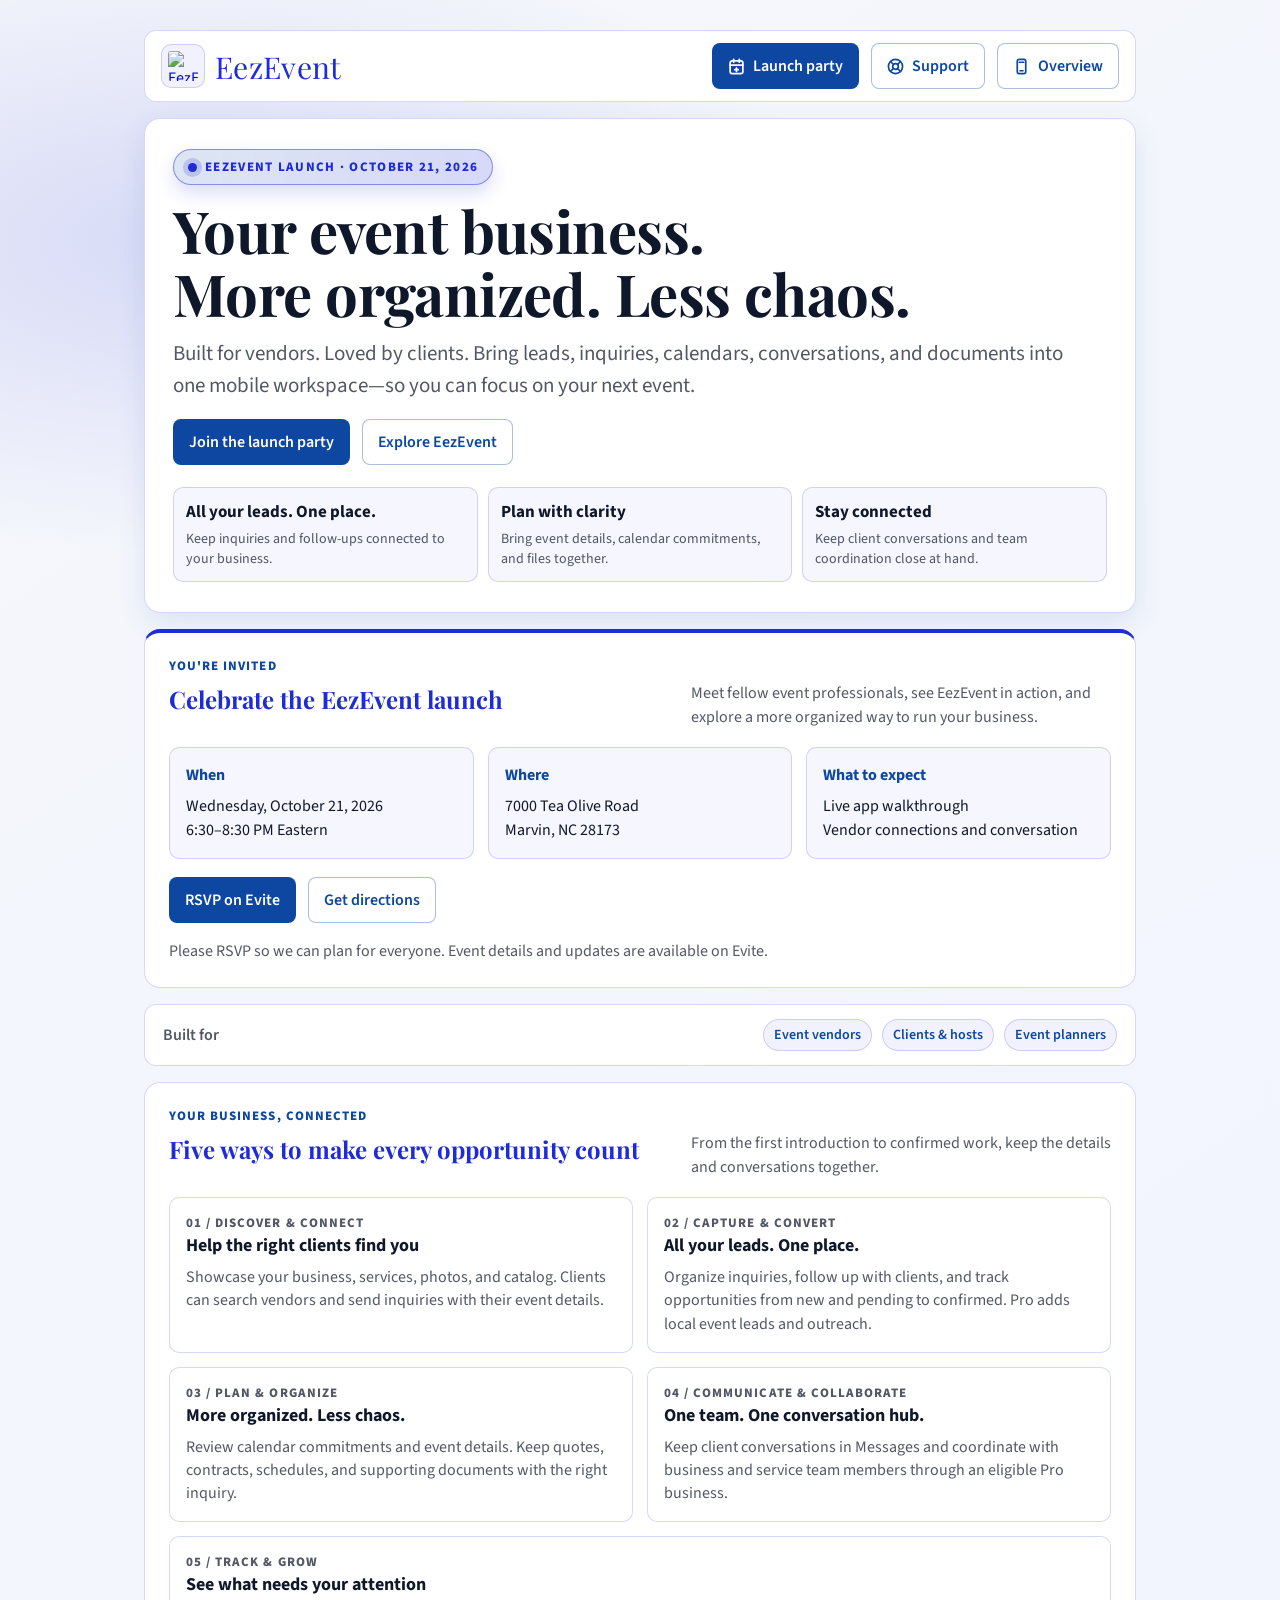
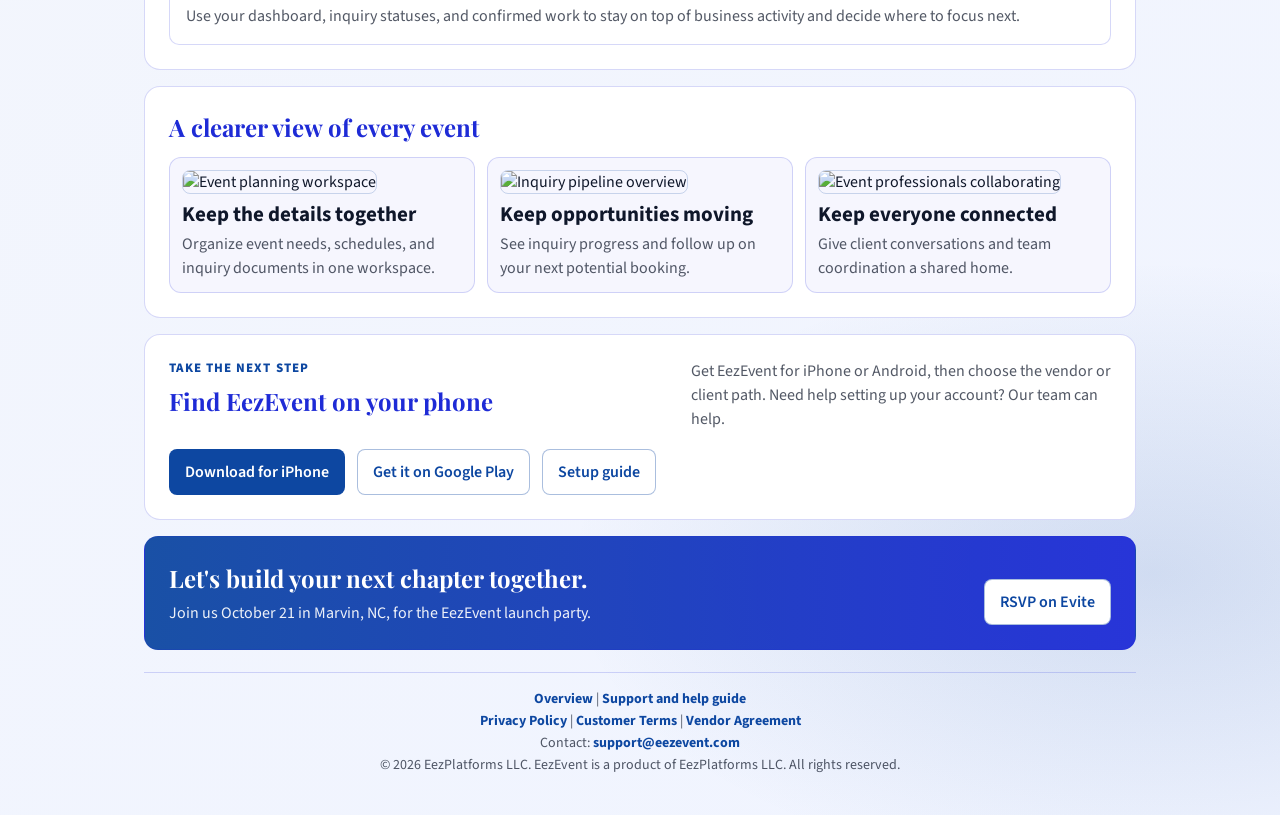
==== index.html @ aec42856 "Refresh EezEvent website for October 21 launch and latest features" ====
<!doctype html>
<html lang="en">
  <head>
    <meta charset="UTF-8" />
    <meta name="viewport" content="width=device-width, initial-scale=1.0" />
    <title>EezEvent | Event Vendor Business Management & Launch Party</title>
    <meta
      name="description"
      content="EezEvent brings leads, inquiries, calendars, conversations, and documents together. Join our launch party October 21, 2026, 6:30–8:30 PM in Marvin, NC."
    />
    <meta property="og:title" content="EezEvent | Event Vendor Business Management & Launch Party" />
    <meta
      property="og:description"
      content="EezEvent brings leads, inquiries, calendars, conversations, and documents together. Join our launch party October 21, 2026, 6:30–8:30 PM in Marvin, NC."
    />
    <meta property="og:type" content="website" />
    <link rel="icon" type="image/png" sizes="32x32" href="./assets/eezevent-just-logo.png" />
    <link rel="icon" type="image/png" sizes="192x192" href="./assets/eezevent-just-logo.png" />
    <link rel="apple-touch-icon" href="./assets/eezevent-just-logo.png" />
    <link rel="preconnect" href="https://fonts.googleapis.com" />
    <link rel="preconnect" href="https://fonts.gstatic.com" crossorigin />
    <link
      href="https://fonts.googleapis.com/css2?family=Playfair+Display:wght@500;600;700&family=Source+Sans+3:wght@400;500;600;700&display=swap"
      rel="stylesheet"
    />
    <link rel="stylesheet" href="./styles.css" />
  </head>
  <body>
    <main class="page">
      <header class="topbar">
        <a class="brand-lockup" href="./index.html" aria-label="EezEvent home">
          <img class="brand-logo" src="./assets/eezevent-just-logo.png" alt="EezEvent logo" />
          <span class="brand-wordmark">EezEvent</span>
        </a>
        <div class="button-row topbar-actions">
          <a
            class="btn btn-solid btn-icon btn-launch"
            href="./index.html#launch-party"
            >Launch party</a
          >
          <a class="btn btn-outline btn-icon btn-support" href="./help.html">Support</a>
          <a class="btn btn-outline btn-icon btn-overview" href="./marketing.html">Overview</a>
        </div>
      </header>

      <section class="hero-panel">
        <p class="eyebrow">EezEvent launch · October 21, 2026</p>
        <h1>Your event business.<br />More organized. Less chaos.</h1>
        <p class="subtitle">Built for vendors. Loved by clients. Bring leads, inquiries, calendars, conversations, and documents into one mobile workspace—so you can focus on your next event.</p>
        <div class="button-row">
          <a class="btn btn-solid" href="#launch-party">Join the launch party</a>
          <a class="btn btn-outline" href="./marketing.html">Explore EezEvent</a>
        </div>
        <div class="hero-meta">
          <article><h3>All your leads. One place.</h3><p>Keep inquiries and follow-ups connected to your business.</p></article>
          <article><h3>Plan with clarity</h3><p>Bring event details, calendar commitments, and files together.</p></article>
          <article><h3>Stay connected</h3><p>Keep client conversations and team coordination close at hand.</p></article>
        </div>
      </section>

      <section class="section event-section" id="launch-party" aria-labelledby="launch-title">
        <div class="section-heading">
          <div>
            <p class="section-kicker">You're invited</p>
            <h2 id="launch-title">Celebrate the EezEvent launch</h2>
          </div>
          <p class="section-intro">Meet fellow event professionals, see EezEvent in action, and explore a more organized way to run your business.</p>
        </div>
        <dl class="event-details">
          <div><dt>When</dt><dd><time datetime="2026-10-21T18:30:00-04:00">Wednesday, October 21, 2026</time><br />6:30–8:30 PM Eastern</dd></div>
          <div><dt>Where</dt><dd>7000 Tea Olive Road<br />Marvin, NC 28173</dd></div>
          <div><dt>What to expect</dt><dd>Live app walkthrough<br />Vendor connections and conversation</dd></div>
        </dl>
        <div class="button-row">
          <a class="btn btn-solid" href="https://evite.me/BHbaJWpThk" target="_blank" rel="noopener noreferrer">RSVP on Evite</a>
          <a class="btn btn-outline" href="https://www.google.com/maps/search/?api=1&amp;query=7000%20Tea%20Olive%20Road%2C%20Marvin%2C%20NC%2028173" target="_blank" rel="noopener noreferrer">Get directions</a>
        </div>
        <p class="event-note">Please RSVP so we can plan for everyone. Event details and updates are available on Evite.</p>
      </section>

      <section class="audience" aria-label="Who EezEvent is for">
        <p>Built for</p><ul><li>Event vendors</li><li>Clients &amp; hosts</li><li>Event planners</li></ul>
      </section>

      <section class="section" id="features" aria-labelledby="features-title">
        <div class="section-heading">
          <div><p class="section-kicker">Your business, connected</p><h2 id="features-title">Five ways to make every opportunity count</h2></div>
          <p class="section-intro">From the first introduction to confirmed work, keep the details and conversations together.</p>
        </div>
        <div class="pillar-grid">
          <article class="card"><p class="section-kicker">01 / Discover &amp; Connect</p><h3>Help the right clients find you</h3><p>Showcase your business, services, photos, and catalog. Clients can search vendors and send inquiries with their event details.</p></article>
          <article class="card"><p class="section-kicker">02 / Capture &amp; Convert</p><h3>All your leads. One place.</h3><p>Organize inquiries, follow up with clients, and track opportunities from new and pending to confirmed. Pro adds local event leads and outreach.</p></article>
          <article class="card"><p class="section-kicker">03 / Plan &amp; Organize</p><h3>More organized. Less chaos.</h3><p>Review calendar commitments and event details. Keep quotes, contracts, schedules, and supporting documents with the right inquiry.</p></article>
          <article class="card"><p class="section-kicker">04 / Communicate &amp; Collaborate</p><h3>One team. One conversation hub.</h3><p>Keep client conversations in Messages and coordinate with business and service team members through an eligible Pro business.</p></article>
          <article class="card"><p class="section-kicker">05 / Track &amp; Grow</p><h3>See what needs your attention</h3><p>Use your dashboard, inquiry statuses, and confirmed work to stay on top of business activity and decide where to focus next.</p></article>
        </div>
      </section>

      <section class="section launch-section">
        <h2>A clearer view of every event</h2>
        <div class="launch-grid">
          <article class="launch-card"><img class="launch-media" src="./assets/launch-workspace.jpg" alt="Event planning workspace" loading="lazy" /><h3>Keep the details together</h3><p>Organize event needs, schedules, and inquiry documents in one workspace.</p></article>
          <article class="launch-card"><img class="launch-media" src="./assets/launch-pipeline.jpg" alt="Inquiry pipeline overview" loading="lazy" /><h3>Keep opportunities moving</h3><p>See inquiry progress and follow up on your next potential booking.</p></article>
          <article class="launch-card"><img class="launch-media" src="./assets/launch-vendor.jpg" alt="Event professionals collaborating" loading="lazy" /><h3>Keep everyone connected</h3><p>Give client conversations and team coordination a shared home.</p></article>
        </div>
      </section>

      <section class="section" id="get-started" aria-labelledby="start-title">
        <div class="section-heading">
          <div><p class="section-kicker">Take the next step</p><h2 id="start-title">Find EezEvent on your phone</h2></div>
          <p class="section-intro">Get EezEvent for iPhone or Android, then choose the vendor or client path. Need help setting up your account? Our team can help.</p>
        </div>
        <div class="button-row">
          <a class="btn btn-solid" href="https://apps.apple.com/us/app/eezevent/id6774633058" target="_blank" rel="noopener noreferrer">Download for iPhone</a>
          <a class="btn btn-outline" href="https://play.google.com/store/apps/details?id=com.eezevent.app" target="_blank" rel="noopener noreferrer">Get it on Google Play</a>
          <a class="btn btn-outline" href="./help.html#getting-started">Setup guide</a>
        </div>
      </section>

      <section class="cta"><div><h2>Let's build your next chapter together.</h2><p>Join us October 21 in Marvin, NC, for the EezEvent launch party.</p></div><div class="button-row"><a class="btn btn-outline" href="https://evite.me/BHbaJWpThk" target="_blank" rel="noopener noreferrer">RSVP on Evite</a></div></section>

      <footer class="launch-note">
        <p>
          <a class="footer-link" href="./marketing.html">Overview</a> |
          <a class="footer-link" href="./help.html">Support and help guide</a>
        </p>
        <p>
          <a class="footer-link" href="./agreements/privacy-policy.html">Privacy Policy</a> |
          <a class="footer-link" href="./agreements/customer-agreement.html">Customer Terms</a> |
          <a class="footer-link" href="./agreements/vendor-agreement.html">Vendor Agreement</a>
        </p>
        <p>Contact: <a class="footer-link" href="mailto:support@eezevent.com">support@eezevent.com</a></p>
        <p>© 2026 EezPlatforms LLC. EezEvent is a product of EezPlatforms LLC. All rights reserved.</p>
      </footer>
    </main>
  </body>
</html>
---- styles.css ----
:root {
  --ink: #0f172a;
  --ink-soft: rgba(15, 23, 42, 0.72);
  --navy: #0d47a1;
  --navy-strong: #1e2bd6;
  --paper: #f5f7fb;
  --surface: #ffffff;
  --line: rgba(30, 43, 214, 0.18);
}

* {
  box-sizing: border-box;
}

html,
body {
  margin: 0;
  min-height: 100%;
  font-family: "Source Sans 3", system-ui, -apple-system, sans-serif;
  color: var(--ink);
  background:
    radial-gradient(1000px 480px at 15% 10%, rgba(30, 43, 214, 0.14), transparent 65%),
    radial-gradient(900px 480px at 90% 90%, rgba(13, 71, 161, 0.14), transparent 65%),
    linear-gradient(145deg, var(--paper), #f0f4ff);
}

html {
  scroll-behavior: smooth;
}

.page {
  min-height: 100vh;
  max-width: 1040px;
  margin: 0 auto;
  padding: 30px 24px 38px;
  display: grid;
  gap: 16px;
}

.topbar {
  padding: 12px 16px;
  border: 1px solid var(--line);
  border-radius: 12px;
  background: var(--surface);
  display: flex;
  align-items: center;
  justify-content: space-between;
  gap: 14px;
}

.brand-lockup {
  display: inline-flex;
  align-items: center;
  gap: 10px;
  min-width: 0;
  text-decoration: none;
}

.brand-logo {
  display: block;
  width: 44px;
  height: 44px;
  object-fit: contain;
  border-radius: 10px;
  background: rgba(30, 43, 214, 0.06);
  border: 1px solid rgba(30, 43, 214, 0.18);
  padding: 6px;
  flex-shrink: 0;
}

.brand-wordmark {
  font-family: "Playfair Display", Georgia, serif;
  font-size: 30px;
  line-height: 1;
  letter-spacing: 0.01em;
  color: var(--navy-strong);
  white-space: nowrap;
  transform: translateY(1px);
}

.topbar-note {
  margin: 0;
  color: var(--ink-soft);
  font-weight: 600;
  font-size: 15px;
  text-align: right;
}

.hero-panel {
  padding: 30px 28px;
  border-radius: 16px;
  border: 1px solid var(--line);
  background: var(--surface);
  box-shadow: 0 10px 28px rgba(13, 71, 161, 0.1);
}

.eyebrow {
  margin: 0 0 14px;
  display: inline-flex;
  align-items: center;
  gap: 8px;
  padding: 8px 14px;
  border-radius: 999px;
  border: 1px solid rgba(30, 43, 214, 0.46);
  background: linear-gradient(90deg, rgba(13, 71, 161, 0.14), rgba(30, 43, 214, 0.18));
  color: var(--navy-strong);
  letter-spacing: 0.1em;
  font-size: 13px;
  font-weight: 800;
  text-transform: uppercase;
  box-shadow: 0 8px 18px rgba(30, 43, 214, 0.16);
}

.eyebrow::before {
  content: "";
  width: 9px;
  height: 9px;
  border-radius: 50%;
  background: var(--navy-strong);
  box-shadow: 0 0 0 5px rgba(30, 43, 214, 0.18);
}

h1,
h2 {
  margin: 0;
  font-family: "Playfair Display", Georgia, serif;
}

h1 {
  font-size: clamp(36px, 5.3vw, 58px);
  line-height: 1.08;
  letter-spacing: -0.01em;
  max-width: 25ch;
}

.subtitle {
  margin: 14px 0 0;
  max-width: 90ch;
  font-size: clamp(17px, 2.1vw, 21px);
  line-height: 1.5;
  color: var(--ink-soft);
}

.button-row {
  margin-top: 18px;
  display: flex;
  flex-wrap: wrap;
  gap: 12px;
}

.topbar-actions {
  margin-top: 0;
  justify-content: flex-end;
}

.btn {
  display: inline-flex;
  align-items: center;
  justify-content: center;
  text-decoration: none;
  font-weight: 600;
  border-radius: 8px;
  padding: 11px 15px;
  border: 1px solid transparent;
  white-space: nowrap;
  transition: background 0.18s ease, color 0.18s ease, border-color 0.18s ease;
}

.btn-icon {
  gap: 8px;
}

.btn-icon::before {
  content: "";
  width: 17px;
  height: 17px;
  flex: 0 0 17px;
  background: currentColor;
  -webkit-mask: var(--btn-icon) center / contain no-repeat;
  mask: var(--btn-icon) center / contain no-repeat;
}

.btn-launch {
  --btn-icon: url("data:image/svg+xml,%3Csvg xmlns='http://www.w3.org/2000/svg' viewBox='0 0 24 24' fill='none' stroke='black' stroke-width='2.4' stroke-linecap='round' stroke-linejoin='round'%3E%3Cpath d='M8 2v4'/%3E%3Cpath d='M16 2v4'/%3E%3Crect x='3' y='4' width='18' height='18' rx='3'/%3E%3Cpath d='M3 10h18'/%3E%3Cpath d='M12 14v5'/%3E%3Cpath d='M9.5 16.5h5'/%3E%3C/svg%3E");
}

.btn-support {
  --btn-icon: url("data:image/svg+xml,%3Csvg xmlns='http://www.w3.org/2000/svg' viewBox='0 0 24 24' fill='none' stroke='black' stroke-width='2.4' stroke-linecap='round' stroke-linejoin='round'%3E%3Ccircle cx='12' cy='12' r='10'/%3E%3Ccircle cx='12' cy='12' r='4'/%3E%3Cpath d='m4.93 4.93 4.24 4.24'/%3E%3Cpath d='m14.83 14.83 4.24 4.24'/%3E%3Cpath d='m14.83 9.17 4.24-4.24'/%3E%3Cpath d='m4.93 19.07 4.24-4.24'/%3E%3C/svg%3E");
}

.btn-overview {
  --btn-icon: url("data:image/svg+xml,%3Csvg xmlns='http://www.w3.org/2000/svg' viewBox='0 0 24 24' fill='none' stroke='black' stroke-width='2.4' stroke-linecap='round' stroke-linejoin='round'%3E%3Crect x='6' y='2' width='12' height='20' rx='2.5'/%3E%3Cpath d='M10 18h4'/%3E%3Cpath d='M9 6h6'/%3E%3C/svg%3E");
}

.btn-solid {
  background: var(--navy);
  color: #fff;
}

.btn-outline {
  border-color: rgba(13, 71, 161, 0.35);
  color: var(--navy);
  background: #fff;
}

.btn:hover {
  transform: translateY(-1px);
}

.hero-meta {
  margin-top: 22px;
  display: grid;
  grid-template-columns: repeat(3, minmax(0, 1fr));
  gap: 10px;
}

.hero-meta article {
  border: 1px solid var(--line);
  border-radius: 10px;
  background: rgba(30, 43, 214, 0.04);
  padding: 12px;
}

.hero-meta h3 {
  margin: 0 0 6px;
  font-size: 17px;
  color: var(--ink);
}

.hero-meta p {
  margin: 0;
  color: var(--ink-soft);
  line-height: 1.4;
  font-size: 14px;
}

.marketing-hero {
  padding: 30px 28px;
  border-radius: 16px;
  border: 1px solid var(--line);
  background: var(--surface);
  box-shadow: 0 10px 28px rgba(13, 71, 161, 0.1);
  display: grid;
  grid-template-columns: minmax(0, 1.1fr) minmax(300px, 0.9fr);
  gap: 24px;
  align-items: center;
}

.marketing-copy {
  min-width: 0;
}

.marketing-visual {
  border-radius: 14px;
  border: 1px solid rgba(13, 71, 161, 0.18);
  background: #fff;
  padding: 14px;
  display: flex;
  align-items: center;
  justify-content: center;
  overflow: hidden;
}

.marketing-screenshot {
  display: block;
  width: 100%;
  height: auto;
  max-height: 650px;
  object-fit: contain;
  border-radius: 10px;
}

.section {
  padding: 24px;
  border-radius: 16px;
  border: 1px solid var(--line);
  background: var(--surface);
}

.section h2 {
  margin-bottom: 14px;
  color: var(--navy-strong);
}

.section-heading {
  display: grid;
  grid-template-columns: minmax(0, 1.2fr) minmax(0, 1fr);
  gap: 18px;
  align-items: end;
  margin-bottom: 18px;
}

.section-kicker {
  margin: 0 0 8px;
  color: var(--navy);
  font-weight: 800;
  text-transform: uppercase;
  letter-spacing: 0.08em;
  font-size: 13px;
}

.section-intro {
  margin: 0;
  color: var(--ink-soft);
  line-height: 1.5;
}

.help-nav {
  display: flex;
  flex-wrap: wrap;
  gap: 10px;
  margin-bottom: 18px;
}

.help-nav a {
  text-decoration: none;
  color: var(--navy);
  font-weight: 700;
  font-size: 14px;
  padding: 8px 12px;
  border-radius: 999px;
  border: 1px solid var(--line);
  background: rgba(30, 43, 214, 0.05);
}

.help-grid {
  display: grid;
  grid-template-columns: 1fr;
  gap: 14px;
}

.support-layout {
  display: grid;
  grid-template-columns: minmax(0, 0.95fr) minmax(0, 1.05fr);
  gap: 14px;
  align-items: stretch;
}

.support-list,
.support-topic-grid {
  display: grid;
  gap: 14px;
}

.support-topic-grid {
  grid-template-columns: repeat(2, minmax(0, 1fr));
}

.support-card {
  border: 1px solid var(--line);
  border-radius: 14px;
  background: linear-gradient(180deg, rgba(255, 255, 255, 0.98), rgba(244, 247, 255, 0.96));
  padding: 18px;
  box-shadow: 0 10px 22px rgba(13, 71, 161, 0.06);
}

.support-primary {
  display: flex;
  flex-direction: column;
  align-items: flex-start;
  justify-content: center;
}

.support-label {
  margin: 0 0 8px;
  color: var(--navy);
  font-weight: 800;
  text-transform: uppercase;
  letter-spacing: 0.08em;
  font-size: 13px;
}

.support-card h3 {
  margin: 0 0 10px;
  font-size: 22px;
  line-height: 1.2;
}

.support-card h3 a {
  color: var(--navy-strong);
  overflow-wrap: anywhere;
}

.support-card p {
  margin: 0 0 12px;
  color: var(--ink-soft);
  line-height: 1.55;
}

.support-card p:last-child {
  margin-bottom: 0;
}

.support-card ul {
  margin: 0;
  padding-left: 18px;
  color: var(--ink);
  line-height: 1.55;
}

.support-card li + li {
  margin-top: 7px;
}

.help-topic {
  border: 1px solid var(--line);
  border-radius: 14px;
  background: linear-gradient(180deg, rgba(255, 255, 255, 0.98), rgba(244, 247, 255, 0.96));
  padding: 18px;
  box-shadow: 0 10px 22px rgba(13, 71, 161, 0.06);
}

.help-topic h3 {
  margin: 0 0 10px;
  font-size: 22px;
  line-height: 1.2;
}

.help-topic p {
  margin: 0 0 12px;
  color: var(--ink-soft);
  line-height: 1.55;
}

.help-topic ul,
.help-topic ol {
  margin: 0;
  padding-left: 18px;
  color: var(--ink);
  line-height: 1.55;
}

.help-topic li + li {
  margin-top: 7px;
}

.launch-grid {
  display: grid;
  grid-template-columns: repeat(3, minmax(0, 1fr));
  gap: 12px;
}

.launch-card {
  border: 1px solid var(--line);
  border-radius: 12px;
  background: rgba(30, 43, 214, 0.04);
  padding: 12px;
}

.launch-media {
  width: 100%;
  height: 130px;
  object-fit: cover;
  border-radius: 8px;
  border: 1px solid rgba(13, 71, 161, 0.2);
  margin-bottom: 8px;
}

.launch-card h3 {
  margin: 0 0 6px;
  font-size: 21px;
  line-height: 1.2;
}

.launch-card p {
  margin: 0;
  color: var(--ink-soft);
  line-height: 1.45;
}

.marketing-feature-grid,
.audience-columns {
  display: grid;
  grid-template-columns: repeat(3, minmax(0, 1fr));
  gap: 14px;
}

.marketing-feature,
.audience-columns article {
  border: 1px solid var(--line);
  border-radius: 14px;
  background: rgba(30, 43, 214, 0.04);
  padding: 14px;
}

.marketing-feature img {
  width: 100%;
  height: 150px;
  object-fit: cover;
  border-radius: 10px;
  border: 1px solid rgba(13, 71, 161, 0.2);
  margin-bottom: 10px;
}

.marketing-feature h3,
.audience-columns h2 {
  margin: 0 0 8px;
  line-height: 1.2;
}

.marketing-feature h3 {
  font-size: 21px;
}

.audience-columns h2 {
  color: var(--ink);
  font-size: 24px;
}

.marketing-feature p,
.audience-columns p:last-child {
  margin: 0;
  color: var(--ink-soft);
  line-height: 1.48;
}

.audience {
  padding: 14px 18px;
  border-radius: 12px;
  border: 1px solid var(--line);
  background: var(--surface);
  display: flex;
  align-items: center;
  justify-content: space-between;
  gap: 10px;
}

.audience p {
  margin: 0;
  color: var(--ink-soft);
  font-weight: 600;
}

.audience ul {
  margin: 0;
  padding: 0;
  list-style: none;
  display: flex;
  flex-wrap: wrap;
  gap: 10px;
}

.audience li {
  padding: 5px 10px;
  border-radius: 999px;
  border: 1px solid var(--line);
  background: rgba(30, 43, 214, 0.06);
  color: var(--navy);
  font-weight: 600;
  font-size: 14px;
}

.card-grid {
  display: grid;
  grid-template-columns: repeat(3, minmax(0, 1fr));
  gap: 12px;
}

.card {
  padding: 16px;
  border-radius: 10px;
  border: 1px solid var(--line);
  background: rgba(255, 255, 255, 0.96);
}

.card h3 {
  margin: 0 0 8px;
  font-size: 18px;
  color: var(--ink);
}

.card p {
  margin: 0;
  color: var(--ink-soft);
  line-height: 1.45;
}

.cta {
  padding: 24px;
  border-radius: 14px;
  border: 1px solid var(--line);
  background: linear-gradient(90deg, rgba(13, 71, 161, 0.95), rgba(30, 43, 214, 0.95));
  color: #fff;
  display: flex;
  flex-wrap: wrap;
  align-items: center;
  justify-content: space-between;
  gap: 16px;
}

.cta h2 {
  margin: 0 0 8px;
  color: #fff;
}

.cta p {
  margin: 0;
  color: rgba(255, 255, 255, 0.92);
}

.launch-note {
  margin-top: 6px;
  padding-top: 14px;
  border-top: 1px solid var(--line);
}

.launch-note p {
  margin: 2px 0;
  color: var(--ink-soft);
  text-align: center;
  font-size: 14px;
}

.footer-link {
  color: var(--navy);
  font-weight: 700;
  text-decoration: none;
}

.footer-link:hover {
  text-decoration: underline;
}

@media (max-width: 900px) {
  .hero-meta,
  .launch-grid,
  .card-grid,
  .section-heading,
  .support-layout,
  .support-topic-grid,
  .marketing-hero,
  .marketing-feature-grid,
  .audience-columns {
    grid-template-columns: 1fr;
  }
}

@media (max-width: 640px) {
  .page {
    padding: 16px;
  }

  .topbar {
    flex-direction: column;
    align-items: flex-start;
  }

  .brand-lockup {
    width: 100%;
  }

  .brand-wordmark {
    font-size: 26px;
  }

  .topbar-note {
    text-align: left;
  }

  .topbar-actions {
    width: 100%;
    justify-content: flex-start;
  }

  .hero-panel,
  .marketing-hero,
  .section,
  .cta {
    padding: 20px 16px;
    border-radius: 12px;
  }

  .marketing-visual {
    padding: 14px;
  }

  h1 {
    max-width: 100%;
  }

  .audience {
    flex-direction: column;
    align-items: flex-start;
  }

  .help-topic {
    padding: 16px;
  }
}

/* Launch content extends the existing brand tokens and responsive card layouts. */
.event-section {
  border-top: 4px solid var(--navy-strong);
  scroll-margin-top: 20px;
}

.event-details {
  display: grid;
  grid-template-columns: repeat(3, minmax(0, 1fr));
  gap: 14px;
  margin: 0;
}

.event-details div {
  padding: 16px;
  border: 1px solid var(--line);
  border-radius: 10px;
  background: rgba(30, 43, 214, 0.04);
}

.event-details dt {
  margin-bottom: 8px;
  color: var(--navy);
  font-weight: 700;
}

.event-details dd {
  margin: 0;
  line-height: 1.5;
}

.event-note {
  margin: 16px 0 0;
  color: var(--ink-soft);
  line-height: 1.5;
}

.pillar-grid,
.plan-grid {
  display: grid;
  grid-template-columns: repeat(2, minmax(0, 1fr));
  gap: 14px;
}

.pillar-grid .card:last-child {
  grid-column: 1 / -1;
}

.plan-grid ul {
  margin: 12px 0 0;
  padding-left: 20px;
  color: var(--ink-soft);
  line-height: 1.5;
}

.plan-grid li + li {
  margin-top: 6px;
}

.audience-columns h3 {
  margin: 0 0 10px;
  font-size: 22px;
  line-height: 1.2;
}

a:focus-visible {
  outline: 3px solid var(--navy-strong);
  outline-offset: 4px;
}

@media (max-width: 640px) {
  .event-details,
  .pillar-grid,
  .plan-grid {
    grid-template-columns: 1fr;
  }

  .btn {
    white-space: normal;
    text-align: center;
  }
}

@media (prefers-reduced-motion: reduce) {
  html { scroll-behavior: auto; }
  .btn { transition: none; }
  .btn:hover { transform: none; }
}
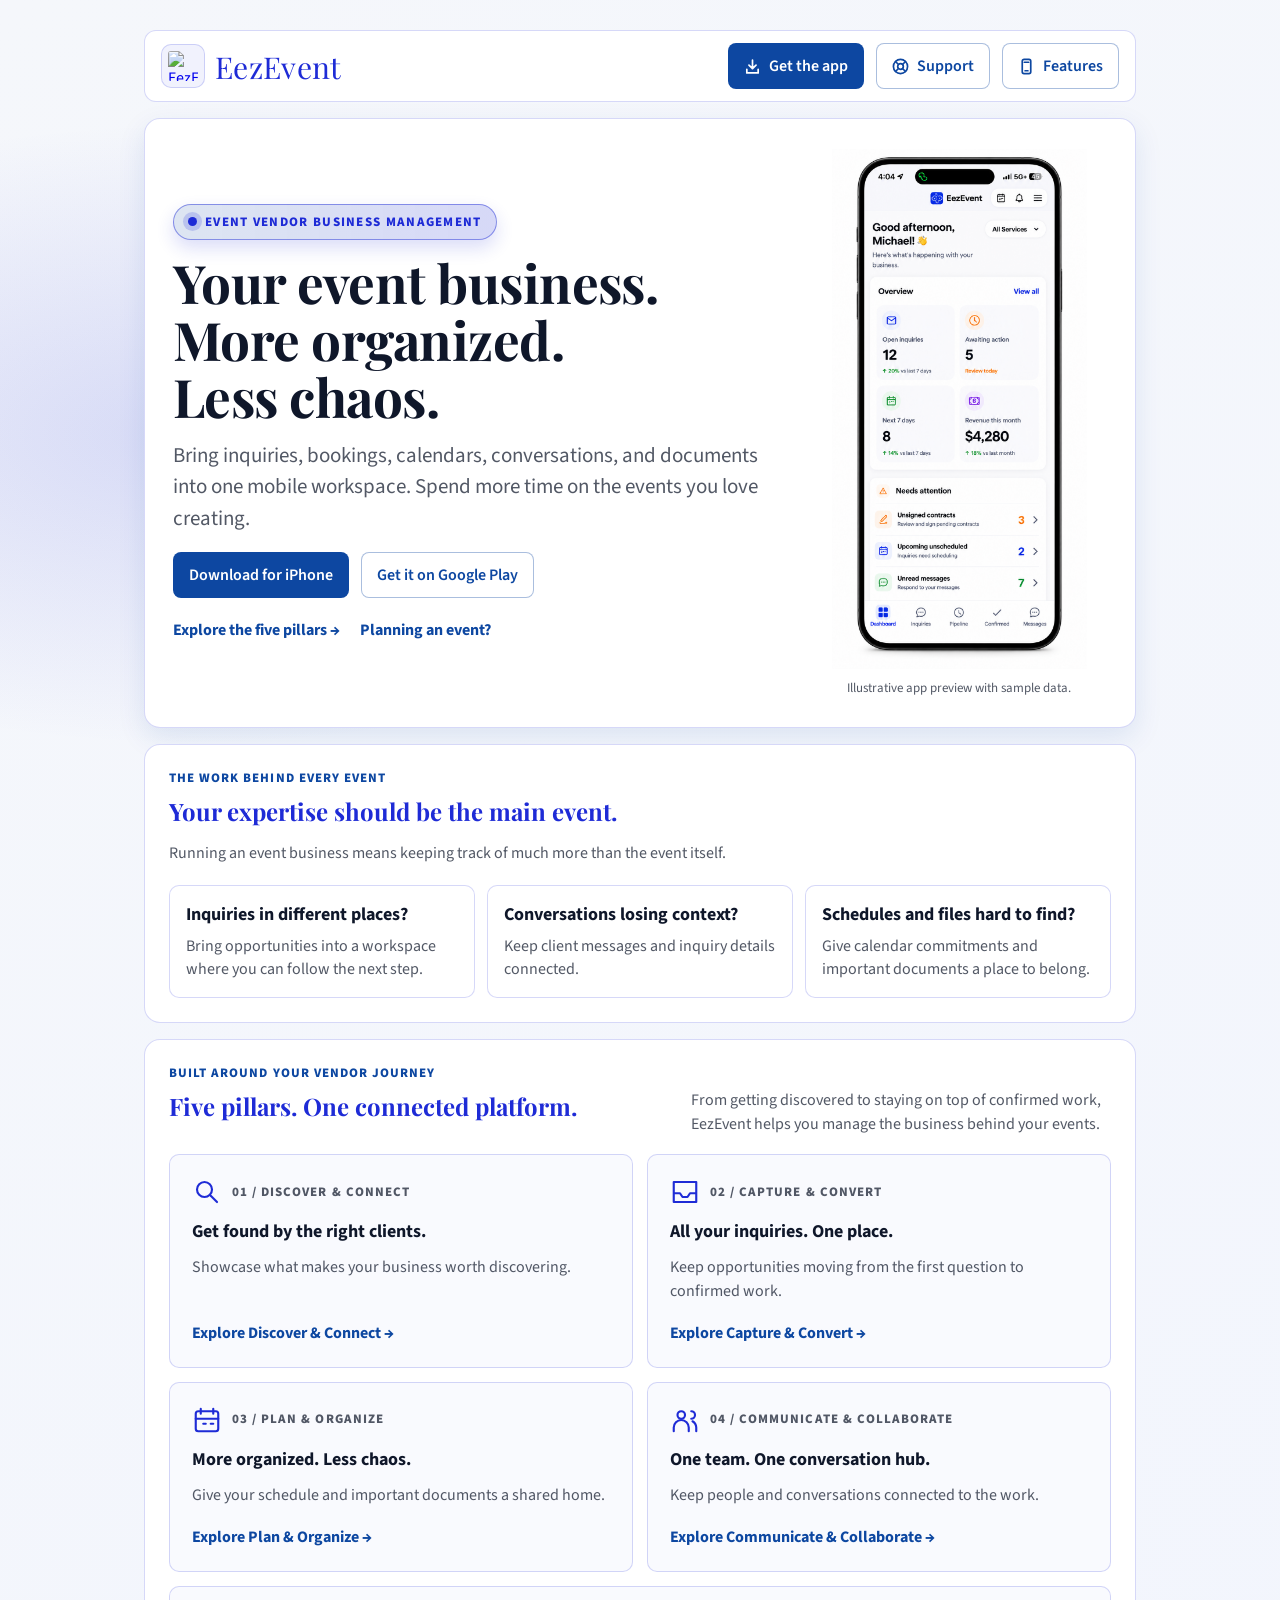
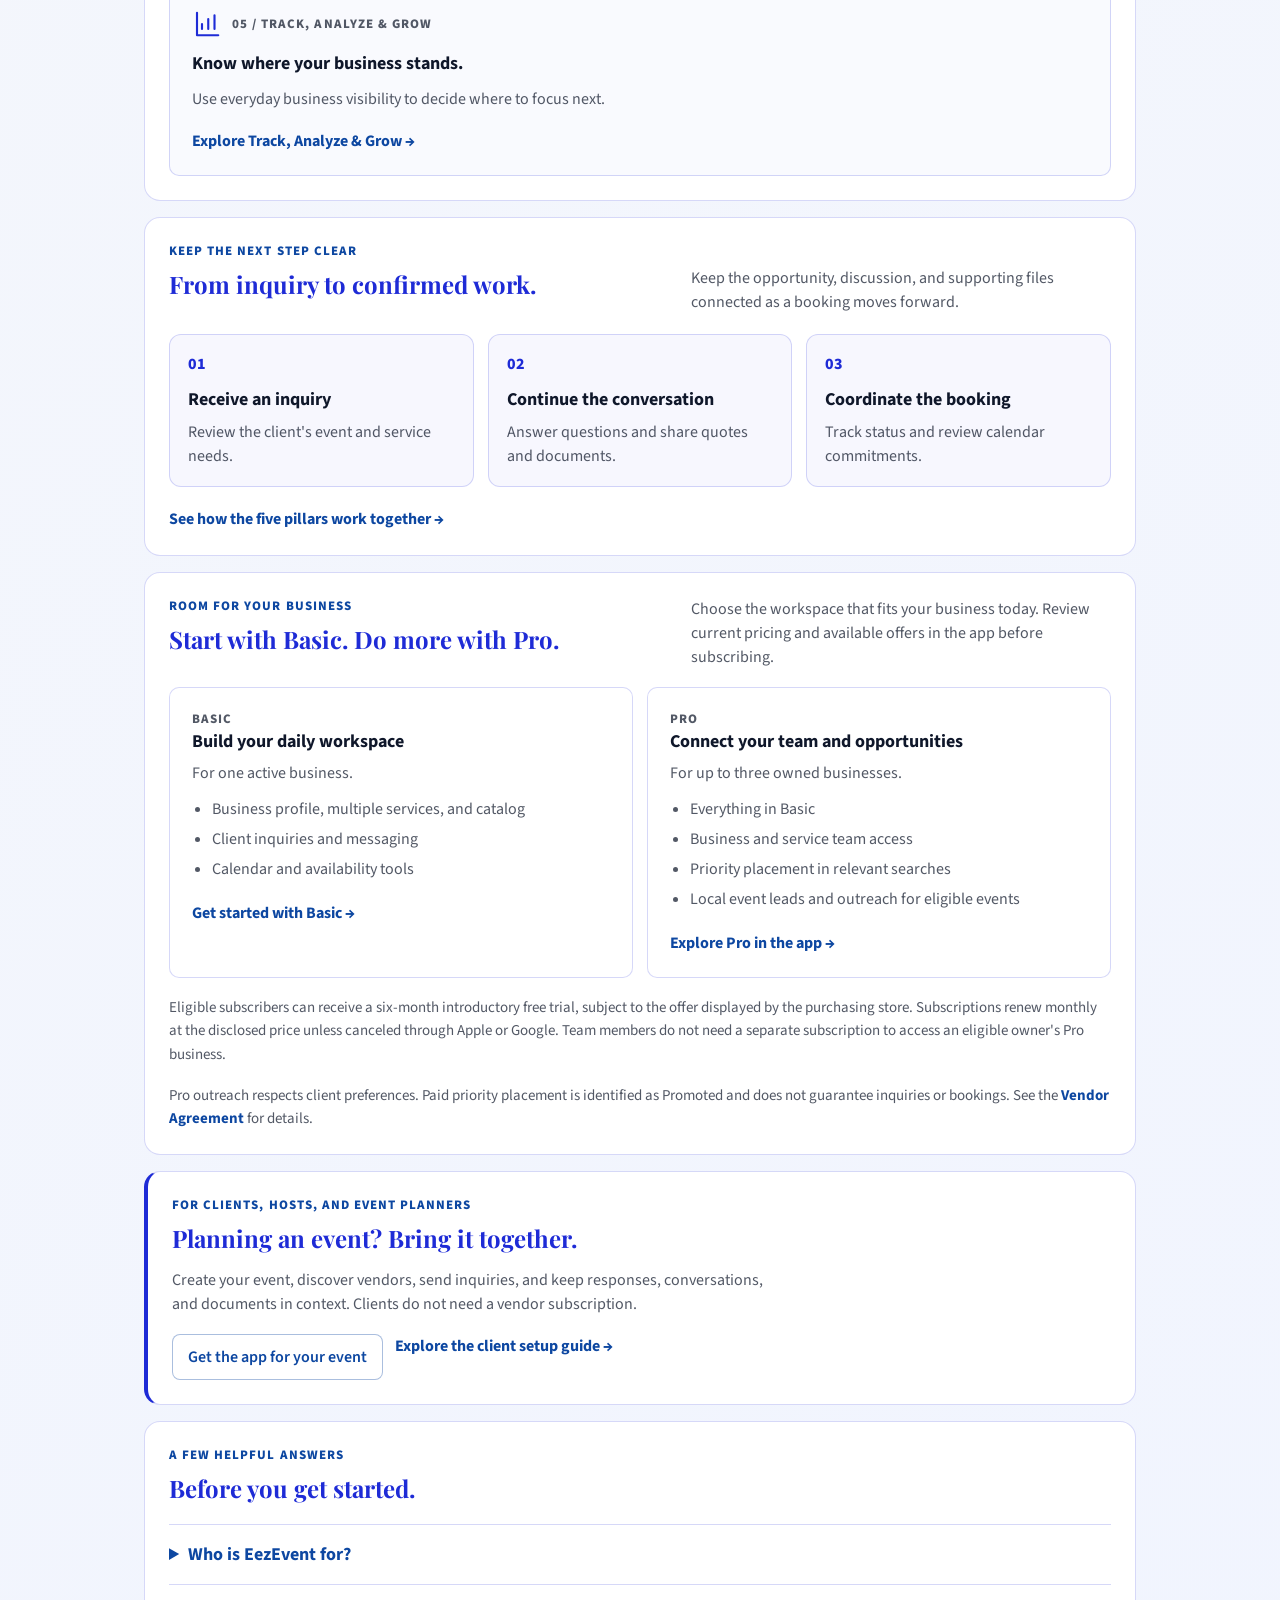
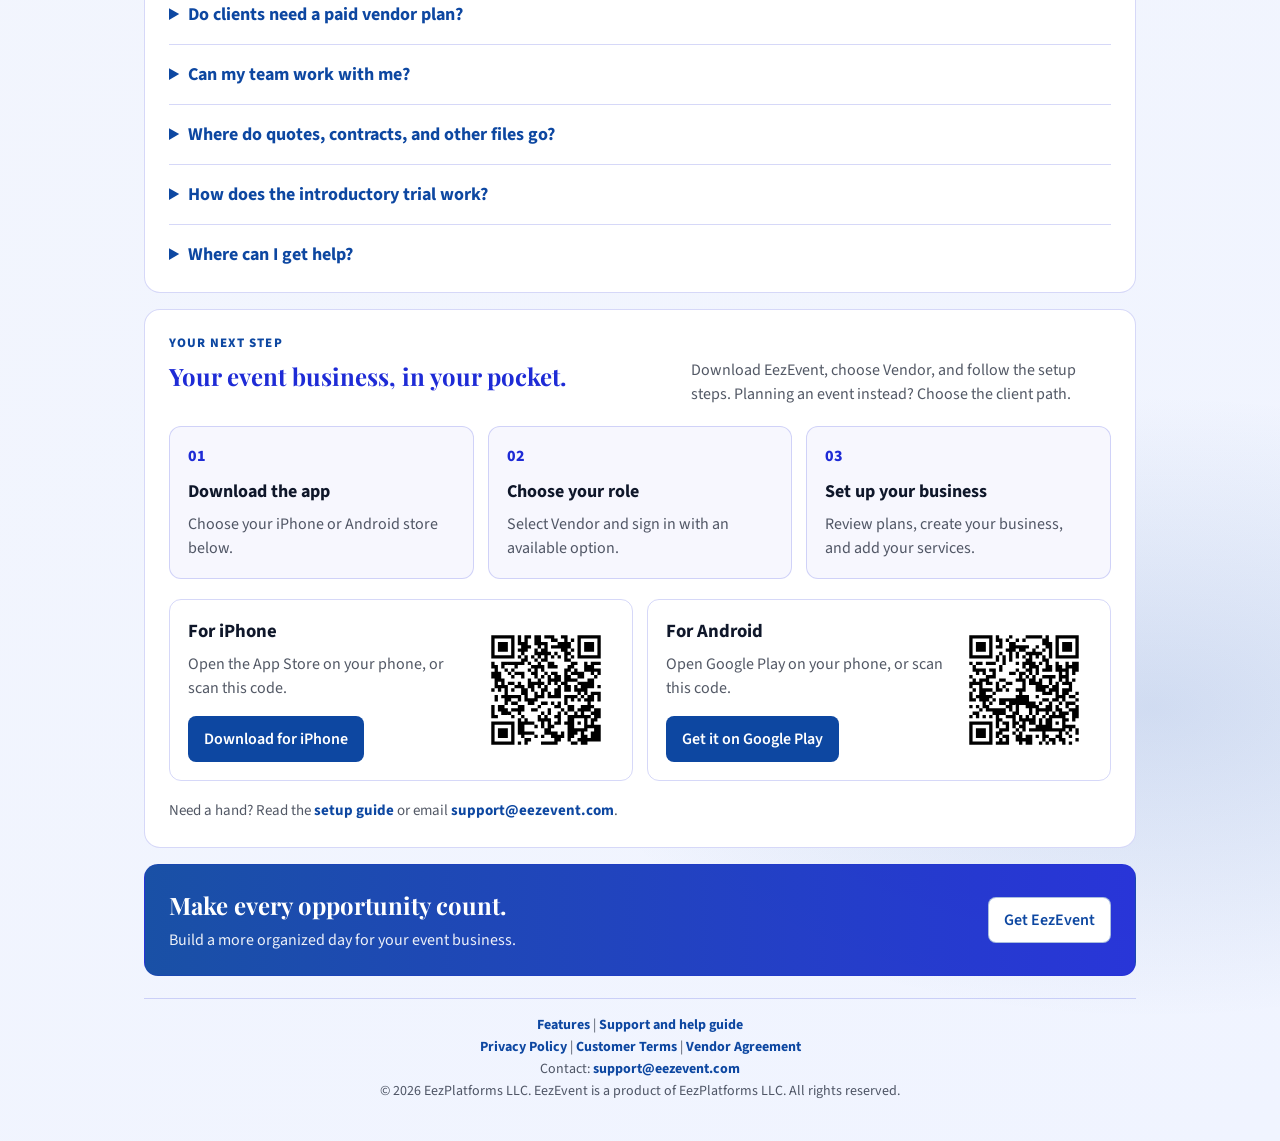
==== commit ed752759: "Build vendor-first post-launch website around five product pillars" ====
--- a/index.html
+++ b/index.html
@@ -3,19 +3,34 @@
   <head>
     <meta charset="UTF-8" />
     <meta name="viewport" content="width=device-width, initial-scale=1.0" />
-    <title>EezEvent | Event Vendor Business Management & Launch Party</title>
+    <title>EezEvent | Manage Your Event Vendor Business</title>
     <meta
       name="description"
-      content="EezEvent brings leads, inquiries, calendars, conversations, and documents together. Join our launch party October 21, 2026, 6:30–8:30 PM in Marvin, NC."
+      content="Manage your event vendor business with EezEvent. Connect services, inquiries, bookings, calendars, documents, and client conversations. Download for iPhone or Android."
     />
-    <meta property="og:title" content="EezEvent | Event Vendor Business Management & Launch Party" />
+    <meta
+      property="og:title"
+      content="EezEvent | Manage Your Event Vendor Business"
+    />
     <meta
       property="og:description"
-      content="EezEvent brings leads, inquiries, calendars, conversations, and documents together. Join our launch party October 21, 2026, 6:30–8:30 PM in Marvin, NC."
+      content="Manage your event vendor business with EezEvent. Connect services, inquiries, bookings, calendars, documents, and client conversations. Download for iPhone or Android."
     />
     <meta property="og:type" content="website" />
-    <link rel="icon" type="image/png" sizes="32x32" href="./assets/eezevent-just-logo.png" />
-    <link rel="icon" type="image/png" sizes="192x192" href="./assets/eezevent-just-logo.png" />
+    <meta property="og:url" content="https://eezevent.com/" />
+    <link rel="canonical" href="https://eezevent.com/" />
+    <link
+      rel="icon"
+      type="image/png"
+      sizes="32x32"
+      href="./assets/eezevent-just-logo.png"
+    />
+    <link
+      rel="icon"
+      type="image/png"
+      sizes="192x192"
+      href="./assets/eezevent-just-logo.png"
+    />
     <link rel="apple-touch-icon" href="./assets/eezevent-just-logo.png" />
     <link rel="preconnect" href="https://fonts.googleapis.com" />
     <link rel="preconnect" href="https://fonts.gstatic.com" crossorigin />
@@ -26,111 +41,536 @@
     <link rel="stylesheet" href="./styles.css" />
   </head>
   <body>
-    <main class="page">
+    <a class="skip-link" href="#main-content">Skip to content</a>
+    <main class="page" id="main-content">
       <header class="topbar">
         <a class="brand-lockup" href="./index.html" aria-label="EezEvent home">
-          <img class="brand-logo" src="./assets/eezevent-just-logo.png" alt="EezEvent logo" />
+          <img
+            class="brand-logo"
+            src="./assets/eezevent-just-logo.png"
+            alt="EezEvent logo"
+          />
           <span class="brand-wordmark">EezEvent</span>
         </a>
-        <div class="button-row topbar-actions">
+        <div class="button-row topbar-actions" aria-label="Site navigation">
           <a
-            class="btn btn-solid btn-icon btn-launch"
-            href="./index.html#launch-party"
-            >Launch party</a
-          >
-          <a class="btn btn-outline btn-icon btn-support" href="./help.html">Support</a>
-          <a class="btn btn-outline btn-icon btn-overview" href="./marketing.html">Overview</a>
+            class="btn btn-solid btn-icon btn-download"
+            href="./index.html#get-started"
+            >Get the app</a
+          >
+          <a class="btn btn-outline btn-icon btn-support" href="./help.html"
+            >Support</a
+          >
+          <a
+            class="btn btn-outline btn-icon btn-overview"
+            href="./marketing.html"
+            >Features</a
+          >
         </div>
       </header>
 
-      <section class="hero-panel">
-        <p class="eyebrow">EezEvent launch · October 21, 2026</p>
-        <h1>Your event business.<br />More organized. Less chaos.</h1>
-        <p class="subtitle">Built for vendors. Loved by clients. Bring leads, inquiries, calendars, conversations, and documents into one mobile workspace—so you can focus on your next event.</p>
-        <div class="button-row">
-          <a class="btn btn-solid" href="#launch-party">Join the launch party</a>
-          <a class="btn btn-outline" href="./marketing.html">Explore EezEvent</a>
-        </div>
-        <div class="hero-meta">
-          <article><h3>All your leads. One place.</h3><p>Keep inquiries and follow-ups connected to your business.</p></article>
-          <article><h3>Plan with clarity</h3><p>Bring event details, calendar commitments, and files together.</p></article>
-          <article><h3>Stay connected</h3><p>Keep client conversations and team coordination close at hand.</p></article>
-        </div>
-      </section>
-
-      <section class="section event-section" id="launch-party" aria-labelledby="launch-title">
+      <section class="marketing-hero home-hero" aria-labelledby="hero-title">
+        <div class="marketing-copy">
+          <p class="eyebrow">Event vendor business management</p>
+          <h1 id="hero-title">
+            Your event business.<br />More organized.<br />Less chaos.
+          </h1>
+          <p class="subtitle">
+            Bring inquiries, bookings, calendars, conversations, and documents
+            into one mobile workspace. Spend more time on the events you love
+            creating.
+          </p>
+          <div class="button-row">
+            <a
+              class="btn btn-solid"
+              href="https://apps.apple.com/us/app/eezevent/id6774633058"
+              target="_blank"
+              rel="noopener noreferrer"
+              >Download for iPhone</a
+            >
+            <a
+              class="btn btn-outline"
+              href="https://play.google.com/store/apps/details?id=com.eezevent.app"
+              target="_blank"
+              rel="noopener noreferrer"
+              >Get it on Google Play</a
+            >
+          </div>
+          <p class="hero-links">
+            <a class="text-link" href="#features">Explore the five pillars →</a
+            ><a class="text-link" href="#for-hosts">Planning an event?</a>
+          </p>
+        </div>
+        <figure class="product-preview">
+          <img
+            src="./assets/eezevent-vendor-app-screen.png"
+            width="878"
+            height="1792"
+            alt="Illustrative EezEvent vendor dashboard showing inquiries, upcoming work, and follow-ups with sample figures"
+            fetchpriority="high"
+          />
+          <figcaption>Illustrative app preview with sample data.</figcaption>
+        </figure>
+      </section>
+      <section class="section" aria-labelledby="challenge-title">
+        <p class="section-kicker">The work behind every event</p>
+        <h2 id="challenge-title">Your expertise should be the main event.</h2>
+        <p class="section-intro">
+          Running an event business means keeping track of much more than the
+          event itself.
+        </p>
+        <div class="card-grid problem-grid">
+          <article class="card">
+            <h3>Inquiries in different places?</h3>
+            <p>
+              Bring opportunities into a workspace where you can follow the next
+              step.
+            </p>
+          </article>
+          <article class="card">
+            <h3>Conversations losing context?</h3>
+            <p>Keep client messages and inquiry details connected.</p>
+          </article>
+          <article class="card">
+            <h3>Schedules and files hard to find?</h3>
+            <p>
+              Give calendar commitments and important documents a place to
+              belong.
+            </p>
+          </article>
+        </div>
+      </section>
+      <section class="section" id="features" aria-labelledby="features-title">
         <div class="section-heading">
           <div>
-            <p class="section-kicker">You're invited</p>
-            <h2 id="launch-title">Celebrate the EezEvent launch</h2>
+            <p class="section-kicker">Built around your vendor journey</p>
+            <h2 id="features-title">Five pillars. One connected platform.</h2>
           </div>
-          <p class="section-intro">Meet fellow event professionals, see EezEvent in action, and explore a more organized way to run your business.</p>
-        </div>
-        <dl class="event-details">
-          <div><dt>When</dt><dd><time datetime="2026-10-21T18:30:00-04:00">Wednesday, October 21, 2026</time><br />6:30–8:30 PM Eastern</dd></div>
-          <div><dt>Where</dt><dd>7000 Tea Olive Road<br />Marvin, NC 28173</dd></div>
-          <div><dt>What to expect</dt><dd>Live app walkthrough<br />Vendor connections and conversation</dd></div>
-        </dl>
+          <p class="section-intro">
+            From getting discovered to staying on top of confirmed work,
+            EezEvent helps you manage the business behind your events.
+          </p>
+        </div>
+        <div class="pillar-grid">
+          <article class="card pillar-card">
+            <div class="pillar-label">
+              <svg
+                class="pillar-icon"
+                viewBox="0 0 24 24"
+                fill="none"
+                stroke="currentColor"
+                stroke-width="1.7"
+                stroke-linecap="round"
+                stroke-linejoin="round"
+                aria-hidden="true"
+              >
+                <circle cx="10" cy="10" r="6" />
+                <path d="m15 15 5 5" />
+              </svg>
+              <p class="section-kicker">01 / Discover &amp; Connect</p>
+            </div>
+            <h3>Get found by the right clients.</h3>
+            <p>Showcase what makes your business worth discovering.</p>
+            <a class="text-link" href="./marketing.html#discover"
+              >Explore Discover &amp; Connect
+              <span aria-hidden="true">→</span></a
+            >
+          </article>
+          <article class="card pillar-card">
+            <div class="pillar-label">
+              <svg
+                class="pillar-icon"
+                viewBox="0 0 24 24"
+                fill="none"
+                stroke="currentColor"
+                stroke-width="1.7"
+                stroke-linecap="round"
+                stroke-linejoin="round"
+                aria-hidden="true"
+              >
+                <path d="M3 4h18v16H3zM3 13h5l2 3h4l2-3h5" />
+              </svg>
+              <p class="section-kicker">02 / Capture &amp; Convert</p>
+            </div>
+            <h3>All your inquiries. One place.</h3>
+            <p>
+              Keep opportunities moving from the first question to confirmed
+              work.
+            </p>
+            <a class="text-link" href="./marketing.html#capture"
+              >Explore Capture &amp; Convert
+              <span aria-hidden="true">→</span></a
+            >
+          </article>
+          <article class="card pillar-card">
+            <div class="pillar-label">
+              <svg
+                class="pillar-icon"
+                viewBox="0 0 24 24"
+                fill="none"
+                stroke="currentColor"
+                stroke-width="1.7"
+                stroke-linecap="round"
+                stroke-linejoin="round"
+                aria-hidden="true"
+              >
+                <rect x="3" y="5" width="18" height="16" rx="2" />
+                <path d="M7 3v4m10-4v4M3 11h18m-12 4h2m4 0h2" />
+              </svg>
+              <p class="section-kicker">03 / Plan &amp; Organize</p>
+            </div>
+            <h3>More organized. Less chaos.</h3>
+            <p>Give your schedule and important documents a shared home.</p>
+            <a class="text-link" href="./marketing.html#plan"
+              >Explore Plan &amp; Organize <span aria-hidden="true">→</span></a
+            >
+          </article>
+          <article class="card pillar-card">
+            <div class="pillar-label">
+              <svg
+                class="pillar-icon"
+                viewBox="0 0 24 24"
+                fill="none"
+                stroke="currentColor"
+                stroke-width="1.7"
+                stroke-linecap="round"
+                stroke-linejoin="round"
+                aria-hidden="true"
+              >
+                <circle cx="9" cy="8" r="3" />
+                <path
+                  d="M3 21v-3a6 6 0 0 1 12 0v3m2-16a3 3 0 0 1 0 6m4 10v-3a6 6 0 0 0-3-5"
+                />
+              </svg>
+              <p class="section-kicker">04 / Communicate &amp; Collaborate</p>
+            </div>
+            <h3>One team. One conversation hub.</h3>
+            <p>Keep people and conversations connected to the work.</p>
+            <a class="text-link" href="./marketing.html#communicate"
+              >Explore Communicate &amp; Collaborate
+              <span aria-hidden="true">→</span></a
+            >
+          </article>
+          <article class="card pillar-card">
+            <div class="pillar-label">
+              <svg
+                class="pillar-icon"
+                viewBox="0 0 24 24"
+                fill="none"
+                stroke="currentColor"
+                stroke-width="1.7"
+                stroke-linecap="round"
+                stroke-linejoin="round"
+                aria-hidden="true"
+              >
+                <path d="M4 3v18h17M8 16v-4m5 4V8m5 8V5" />
+              </svg>
+              <p class="section-kicker">05 / Track, Analyze &amp; Grow</p>
+            </div>
+            <h3>Know where your business stands.</h3>
+            <p>
+              Use everyday business visibility to decide where to focus next.
+            </p>
+            <a class="text-link" href="./marketing.html#grow"
+              >Explore Track, Analyze &amp; Grow
+              <span aria-hidden="true">→</span></a
+            >
+          </article>
+        </div>
+      </section>
+      <section class="section" aria-labelledby="workflow-title">
+        <div class="section-heading">
+          <div>
+            <p class="section-kicker">Keep the next step clear</p>
+            <h2 id="workflow-title">From inquiry to confirmed work.</h2>
+          </div>
+          <p class="section-intro">
+            Keep the opportunity, discussion, and supporting files connected as
+            a booking moves forward.
+          </p>
+        </div>
+        <ol class="setup-steps workflow-steps">
+          <li>
+            <strong>Receive an inquiry</strong
+            ><span>Review the client's event and service needs.</span>
+          </li>
+          <li>
+            <strong>Continue the conversation</strong
+            ><span>Answer questions and share quotes and documents.</span>
+          </li>
+          <li>
+            <strong>Coordinate the booking</strong
+            ><span>Track status and review calendar commitments.</span>
+          </li>
+        </ol>
+        <a class="text-link" href="./marketing.html"
+          >See how the five pillars work together →</a
+        >
+      </section>
+      <section class="section" id="plans" aria-labelledby="plans-title">
+        <div class="section-heading">
+          <div>
+            <p class="section-kicker">Room for your business</p>
+            <h2 id="plans-title">Start with Basic. Do more with Pro.</h2>
+          </div>
+          <p class="section-intro">
+            Choose the workspace that fits your business today. Review current
+            pricing and available offers in the app before subscribing.
+          </p>
+        </div>
+        <div class="plan-grid">
+          <article class="card plan-card">
+            <p class="section-kicker">Basic</p>
+            <h3>Build your daily workspace</h3>
+            <p>For one active business.</p>
+            <ul>
+              <li>Business profile, multiple services, and catalog</li>
+              <li>Client inquiries and messaging</li>
+              <li>Calendar and availability tools</li>
+            </ul>
+            <a class="text-link" href="./index.html#get-started"
+              >Get started with Basic →</a
+            >
+          </article>
+          <article class="card plan-card">
+            <p class="section-kicker">Pro</p>
+            <h3>Connect your team and opportunities</h3>
+            <p>For up to three owned businesses.</p>
+            <ul>
+              <li>Everything in Basic</li>
+              <li>Business and service team access</li>
+              <li>Priority placement in relevant searches</li>
+              <li>Local event leads and outreach for eligible events</li>
+            </ul>
+            <a class="text-link" href="./index.html#get-started"
+              >Explore Pro in the app →</a
+            >
+          </article>
+        </div>
+        <p class="content-note">
+          Eligible subscribers can receive a six-month introductory free trial,
+          subject to the offer displayed by the purchasing store. Subscriptions
+          renew monthly at the disclosed price unless canceled through Apple or
+          Google. Team members do not need a separate subscription to access an
+          eligible owner's Pro business.
+        </p>
+        <p class="content-note">
+          Pro outreach respects client preferences. Paid priority placement is
+          identified as Promoted and does not guarantee inquiries or bookings.
+          See the
+          <a class="footer-link" href="./agreements/vendor-agreement.html"
+            >Vendor Agreement</a
+          >
+          for details.
+        </p>
+      </section>
+      <section
+        class="section host-section"
+        id="for-hosts"
+        aria-labelledby="hosts-title"
+      >
+        <p class="section-kicker">For clients, hosts, and event planners</p>
+        <h2 id="hosts-title">Planning an event? Bring it together.</h2>
+        <p class="section-intro">
+          Create your event, discover vendors, send inquiries, and keep
+          responses, conversations, and documents in context. Clients do not
+          need a vendor subscription.
+        </p>
         <div class="button-row">
-          <a class="btn btn-solid" href="https://evite.me/BHbaJWpThk" target="_blank" rel="noopener noreferrer">RSVP on Evite</a>
-          <a class="btn btn-outline" href="https://www.google.com/maps/search/?api=1&amp;query=7000%20Tea%20Olive%20Road%2C%20Marvin%2C%20NC%2028173" target="_blank" rel="noopener noreferrer">Get directions</a>
-        </div>
-        <p class="event-note">Please RSVP so we can plan for everyone. Event details and updates are available on Evite.</p>
-      </section>
-
-      <section class="audience" aria-label="Who EezEvent is for">
-        <p>Built for</p><ul><li>Event vendors</li><li>Clients &amp; hosts</li><li>Event planners</li></ul>
-      </section>
-
-      <section class="section" id="features" aria-labelledby="features-title">
-        <div class="section-heading">
-          <div><p class="section-kicker">Your business, connected</p><h2 id="features-title">Five ways to make every opportunity count</h2></div>
-          <p class="section-intro">From the first introduction to confirmed work, keep the details and conversations together.</p>
-        </div>
-        <div class="pillar-grid">
-          <article class="card"><p class="section-kicker">01 / Discover &amp; Connect</p><h3>Help the right clients find you</h3><p>Showcase your business, services, photos, and catalog. Clients can search vendors and send inquiries with their event details.</p></article>
-          <article class="card"><p class="section-kicker">02 / Capture &amp; Convert</p><h3>All your leads. One place.</h3><p>Organize inquiries, follow up with clients, and track opportunities from new and pending to confirmed. Pro adds local event leads and outreach.</p></article>
-          <article class="card"><p class="section-kicker">03 / Plan &amp; Organize</p><h3>More organized. Less chaos.</h3><p>Review calendar commitments and event details. Keep quotes, contracts, schedules, and supporting documents with the right inquiry.</p></article>
-          <article class="card"><p class="section-kicker">04 / Communicate &amp; Collaborate</p><h3>One team. One conversation hub.</h3><p>Keep client conversations in Messages and coordinate with business and service team members through an eligible Pro business.</p></article>
-          <article class="card"><p class="section-kicker">05 / Track &amp; Grow</p><h3>See what needs your attention</h3><p>Use your dashboard, inquiry statuses, and confirmed work to stay on top of business activity and decide where to focus next.</p></article>
-        </div>
-      </section>
-
-      <section class="section launch-section">
-        <h2>A clearer view of every event</h2>
-        <div class="launch-grid">
-          <article class="launch-card"><img class="launch-media" src="./assets/launch-workspace.jpg" alt="Event planning workspace" loading="lazy" /><h3>Keep the details together</h3><p>Organize event needs, schedules, and inquiry documents in one workspace.</p></article>
-          <article class="launch-card"><img class="launch-media" src="./assets/launch-pipeline.jpg" alt="Inquiry pipeline overview" loading="lazy" /><h3>Keep opportunities moving</h3><p>See inquiry progress and follow up on your next potential booking.</p></article>
-          <article class="launch-card"><img class="launch-media" src="./assets/launch-vendor.jpg" alt="Event professionals collaborating" loading="lazy" /><h3>Keep everyone connected</h3><p>Give client conversations and team coordination a shared home.</p></article>
-        </div>
-      </section>
-
+          <a class="btn btn-outline" href="#get-started"
+            >Get the app for your event</a
+          ><a class="text-link" href="./help.html#help-events"
+            >Explore the client setup guide →</a
+          >
+        </div>
+      </section>
+      <section class="section" id="faq" aria-labelledby="faq-title">
+        <p class="section-kicker">A few helpful answers</p>
+        <h2 id="faq-title">Before you get started.</h2>
+        <div class="faq-list">
+          <details>
+            <summary>Who is EezEvent for?</summary>
+            <p>
+              EezEvent helps event vendors such as DJs, caterers, photographers,
+              decorators, and venues manage their business. Clients and planners
+              use the same app to organize events and connect with vendors.
+            </p>
+          </details>
+          <details>
+            <summary>Do clients need a paid vendor plan?</summary>
+            <p>
+              No. Vendor owners choose Basic or Pro. Clients can create events
+              and connect with vendors without a vendor subscription.
+            </p>
+          </details>
+          <details>
+            <summary>Can my team work with me?</summary>
+            <p>
+              Business and service team access is included with an eligible
+              owner's Pro business. Those team members do not need a separate
+              subscription to work in that business.
+            </p>
+          </details>
+          <details>
+            <summary>Where do quotes, contracts, and other files go?</summary>
+            <p>
+              Keep supporting documents with the relevant inquiry so the files
+              remain connected to the booking discussion. Your calendar helps
+              you review upcoming commitments.
+            </p>
+          </details>
+          <details>
+            <summary>How does the introductory trial work?</summary>
+            <p>
+              Eligible subscribers may receive a six-month introductory trial.
+              The app's purchasing store shows eligibility, price, billing
+              period, and renewal terms before purchase. Subscriptions renew
+              monthly unless canceled through the store.
+            </p>
+          </details>
+          <details>
+            <summary>Where can I get help?</summary>
+            <p>
+              Visit the
+              <a class="footer-link" href="./help.html"
+                >support and setup guide</a
+              >
+              or contact
+              <a class="footer-link" href="mailto:support@eezevent.com"
+                >support@eezevent.com</a
+              >.
+            </p>
+          </details>
+        </div>
+      </section>
       <section class="section" id="get-started" aria-labelledby="start-title">
         <div class="section-heading">
-          <div><p class="section-kicker">Take the next step</p><h2 id="start-title">Find EezEvent on your phone</h2></div>
-          <p class="section-intro">Get EezEvent for iPhone or Android, then choose the vendor or client path. Need help setting up your account? Our team can help.</p>
-        </div>
-        <div class="button-row">
-          <a class="btn btn-solid" href="https://apps.apple.com/us/app/eezevent/id6774633058" target="_blank" rel="noopener noreferrer">Download for iPhone</a>
-          <a class="btn btn-outline" href="https://play.google.com/store/apps/details?id=com.eezevent.app" target="_blank" rel="noopener noreferrer">Get it on Google Play</a>
-          <a class="btn btn-outline" href="./help.html#getting-started">Setup guide</a>
-        </div>
-      </section>
-
-      <section class="cta"><div><h2>Let's build your next chapter together.</h2><p>Join us October 21 in Marvin, NC, for the EezEvent launch party.</p></div><div class="button-row"><a class="btn btn-outline" href="https://evite.me/BHbaJWpThk" target="_blank" rel="noopener noreferrer">RSVP on Evite</a></div></section>
+          <div>
+            <p class="section-kicker">Your next step</p>
+            <h2 id="start-title">Your event business, in your pocket.</h2>
+          </div>
+          <p class="section-intro">
+            Download EezEvent, choose Vendor, and follow the setup steps.
+            Planning an event instead? Choose the client path.
+          </p>
+        </div>
+        <ol class="setup-steps">
+          <li>
+            <strong>Download the app</strong
+            ><span>Choose your iPhone or Android store below.</span>
+          </li>
+          <li>
+            <strong>Choose your role</strong
+            ><span>Select Vendor and sign in with an available option.</span>
+          </li>
+          <li>
+            <strong>Set up your business</strong
+            ><span
+              >Review plans, create your business, and add your services.</span
+            >
+          </li>
+        </ol>
+        <div class="download-grid">
+          <article class="download-card">
+            <div>
+              <h3>For iPhone</h3>
+              <p>Open the App Store on your phone, or scan this code.</p>
+              <a
+                class="btn btn-solid"
+                href="https://apps.apple.com/us/app/eezevent/id6774633058"
+                target="_blank"
+                rel="noopener noreferrer"
+                >Download for iPhone</a
+              >
+            </div>
+            <a
+              href="https://apps.apple.com/us/app/eezevent/id6774633058"
+              aria-label="Open EezEvent in the App Store"
+              target="_blank"
+              rel="noopener noreferrer"
+              ><img
+                class="store-qr"
+                src="./assets/ios-store-qr.svg"
+                width="160"
+                height="160"
+                alt="QR code for EezEvent's App Store listing"
+                loading="lazy"
+            /></a>
+          </article>
+          <article class="download-card">
+            <div>
+              <h3>For Android</h3>
+              <p>Open Google Play on your phone, or scan this code.</p>
+              <a
+                class="btn btn-solid"
+                href="https://play.google.com/store/apps/details?id=com.eezevent.app"
+                target="_blank"
+                rel="noopener noreferrer"
+                >Get it on Google Play</a
+              >
+            </div>
+            <a
+              href="https://play.google.com/store/apps/details?id=com.eezevent.app"
+              aria-label="Open EezEvent in Google Play"
+              target="_blank"
+              rel="noopener noreferrer"
+              ><img
+                class="store-qr"
+                src="./assets/android-store-qr.svg"
+                width="160"
+                height="160"
+                alt="QR code for EezEvent's Google Play listing"
+                loading="lazy"
+            /></a>
+          </article>
+        </div>
+        <p class="content-note">
+          Need a hand? Read the
+          <a class="footer-link" href="./help.html#getting-started"
+            >setup guide</a
+          >
+          or email
+          <a class="footer-link" href="mailto:support@eezevent.com"
+            >support@eezevent.com</a
+          >.
+        </p>
+      </section>
+      <section class="cta">
+        <div>
+          <h2>Make every opportunity count.</h2>
+          <p>Build a more organized day for your event business.</p>
+        </div>
+        <a class="btn btn-outline" href="#get-started">Get EezEvent</a>
+      </section>
 
       <footer class="launch-note">
         <p>
-          <a class="footer-link" href="./marketing.html">Overview</a> |
+          <a class="footer-link" href="./marketing.html">Features</a> |
           <a class="footer-link" href="./help.html">Support and help guide</a>
         </p>
         <p>
-          <a class="footer-link" href="./agreements/privacy-policy.html">Privacy Policy</a> |
-          <a class="footer-link" href="./agreements/customer-agreement.html">Customer Terms</a> |
-          <a class="footer-link" href="./agreements/vendor-agreement.html">Vendor Agreement</a>
-        </p>
-        <p>Contact: <a class="footer-link" href="mailto:support@eezevent.com">support@eezevent.com</a></p>
-        <p>© 2026 EezPlatforms LLC. EezEvent is a product of EezPlatforms LLC. All rights reserved.</p>
+          <a class="footer-link" href="./agreements/privacy-policy.html"
+            >Privacy Policy</a
+          >
+          |
+          <a class="footer-link" href="./agreements/customer-agreement.html"
+            >Customer Terms</a
+          >
+          |
+          <a class="footer-link" href="./agreements/vendor-agreement.html"
+            >Vendor Agreement</a
+          >
+        </p>
+        <p>
+          Contact:
+          <a class="footer-link" href="mailto:support@eezevent.com"
+            >support@eezevent.com</a
+          >
+        </p>
+        <p>
+          © 2026 EezPlatforms LLC. EezEvent is a product of EezPlatforms LLC.
+          All rights reserved.
+        </p>
       </footer>
     </main>
   </body>
--- a/styles.css
+++ b/styles.css
@@ -16,11 +16,23 @@
 body {
   margin: 0;
   min-height: 100%;
-  font-family: "Source Sans 3", system-ui, -apple-system, sans-serif;
+  font-family:
+    "Source Sans 3",
+    system-ui,
+    -apple-system,
+    sans-serif;
   color: var(--ink);
   background:
-    radial-gradient(1000px 480px at 15% 10%, rgba(30, 43, 214, 0.14), transparent 65%),
-    radial-gradient(900px 480px at 90% 90%, rgba(13, 71, 161, 0.14), transparent 65%),
+    radial-gradient(
+      1000px 480px at 15% 10%,
+      rgba(30, 43, 214, 0.14),
+      transparent 65%
+    ),
+    radial-gradient(
+      900px 480px at 90% 90%,
+      rgba(13, 71, 161, 0.14),
+      transparent 65%
+    ),
     linear-gradient(145deg, var(--paper), #f0f4ff);
 }
 
@@ -102,7 +114,11 @@
   padding: 8px 14px;
   border-radius: 999px;
   border: 1px solid rgba(30, 43, 214, 0.46);
-  background: linear-gradient(90deg, rgba(13, 71, 161, 0.14), rgba(30, 43, 214, 0.18));
+  background: linear-gradient(
+    90deg,
+    rgba(13, 71, 161, 0.14),
+    rgba(30, 43, 214, 0.18)
+  );
   color: var(--navy-strong);
   letter-spacing: 0.1em;
   font-size: 13px;
@@ -163,7 +179,10 @@
   padding: 11px 15px;
   border: 1px solid transparent;
   white-space: nowrap;
-  transition: background 0.18s ease, color 0.18s ease, border-color 0.18s ease;
+  transition:
+    background 0.18s ease,
+    color 0.18s ease,
+    border-color 0.18s ease;
 }
 
 .btn-icon {
@@ -180,8 +199,8 @@
   mask: var(--btn-icon) center / contain no-repeat;
 }
 
-.btn-launch {
-  --btn-icon: url("data:image/svg+xml,%3Csvg xmlns='http://www.w3.org/2000/svg' viewBox='0 0 24 24' fill='none' stroke='black' stroke-width='2.4' stroke-linecap='round' stroke-linejoin='round'%3E%3Cpath d='M8 2v4'/%3E%3Cpath d='M16 2v4'/%3E%3Crect x='3' y='4' width='18' height='18' rx='3'/%3E%3Cpath d='M3 10h18'/%3E%3Cpath d='M12 14v5'/%3E%3Cpath d='M9.5 16.5h5'/%3E%3C/svg%3E");
+.btn-download {
+  --btn-icon: url("data:image/svg+xml,%3Csvg xmlns='http://www.w3.org/2000/svg' viewBox='0 0 24 24' fill='none' stroke='black' stroke-width='2.4' stroke-linecap='round' stroke-linejoin='round'%3E%3Cpath d='M12 3v12m-5-5 5 5 5-5M4 16v5h16v-5'/%3E%3C/svg%3E");
 }
 
 .btn-support {
@@ -349,7 +368,11 @@
 .support-card {
   border: 1px solid var(--line);
   border-radius: 14px;
-  background: linear-gradient(180deg, rgba(255, 255, 255, 0.98), rgba(244, 247, 255, 0.96));
+  background: linear-gradient(
+    180deg,
+    rgba(255, 255, 255, 0.98),
+    rgba(244, 247, 255, 0.96)
+  );
   padding: 18px;
   box-shadow: 0 10px 22px rgba(13, 71, 161, 0.06);
 }
@@ -405,7 +428,11 @@
 .help-topic {
   border: 1px solid var(--line);
   border-radius: 14px;
-  background: linear-gradient(180deg, rgba(255, 255, 255, 0.98), rgba(244, 247, 255, 0.96));
+  background: linear-gradient(
+    180deg,
+    rgba(255, 255, 255, 0.98),
+    rgba(244, 247, 255, 0.96)
+  );
   padding: 18px;
   box-shadow: 0 10px 22px rgba(13, 71, 161, 0.06);
 }
@@ -579,7 +606,11 @@
   padding: 24px;
   border-radius: 14px;
   border: 1px solid var(--line);
-  background: linear-gradient(90deg, rgba(13, 71, 161, 0.95), rgba(30, 43, 214, 0.95));
+  background: linear-gradient(
+    90deg,
+    rgba(13, 71, 161, 0.95),
+    rgba(30, 43, 214, 0.95)
+  );
   color: #fff;
   display: flex;
   flex-wrap: wrap;
@@ -688,37 +719,6 @@
   }
 }
 
-/* Launch content extends the existing brand tokens and responsive card layouts. */
-.event-section {
-  border-top: 4px solid var(--navy-strong);
-  scroll-margin-top: 20px;
-}
-
-.event-details {
-  display: grid;
-  grid-template-columns: repeat(3, minmax(0, 1fr));
-  gap: 14px;
-  margin: 0;
-}
-
-.event-details div {
-  padding: 16px;
-  border: 1px solid var(--line);
-  border-radius: 10px;
-  background: rgba(30, 43, 214, 0.04);
-}
-
-.event-details dt {
-  margin-bottom: 8px;
-  color: var(--navy);
-  font-weight: 700;
-}
-
-.event-details dd {
-  margin: 0;
-  line-height: 1.5;
-}
-
 .event-note {
   margin: 16px 0 0;
   color: var(--ink-soft);
@@ -759,7 +759,6 @@
 }
 
 @media (max-width: 640px) {
-  .event-details,
   .pillar-grid,
   .plan-grid {
     grid-template-columns: 1fr;
@@ -772,7 +771,273 @@
 }
 
 @media (prefers-reduced-motion: reduce) {
-  html { scroll-behavior: auto; }
-  .btn { transition: none; }
-  .btn:hover { transform: none; }
-}
+  html {
+    scroll-behavior: auto;
+  }
+  .btn {
+    transition: none;
+  }
+  .btn:hover {
+    transform: none;
+  }
+}
+
+/* Evergreen product pages: reuse the existing brand palette and type. */
+.skip-link {
+  position: absolute;
+  left: 16px;
+  top: -80px;
+  z-index: 10;
+  padding: 12px 16px;
+  border-radius: 8px;
+  background: var(--navy);
+  color: #fff;
+}
+.skip-link:focus {
+  top: 12px;
+}
+.home-hero {
+  grid-template-columns: minmax(0, 1.35fr) minmax(0, 0.65fr);
+}
+.home-hero h1 {
+  font-size: clamp(34px, 4.8vw, 53px);
+}
+.product-preview {
+  margin: 0;
+  min-width: 0;
+  text-align: center;
+}
+.product-preview img {
+  display: block;
+  width: auto;
+  max-width: 100%;
+  height: auto;
+  max-height: 520px;
+  margin: 0 auto;
+}
+.product-preview figcaption {
+  margin-top: 10px;
+  font-size: 13px;
+  color: var(--ink-soft);
+}
+.hero-links {
+  display: flex;
+  flex-wrap: wrap;
+  gap: 10px 20px;
+  margin: 20px 0 0;
+}
+.text-link {
+  display: inline-block;
+  color: var(--navy);
+  font-weight: 700;
+  text-decoration: none;
+  line-height: 1.5;
+}
+.text-link:hover {
+  text-decoration: underline;
+}
+.problem-grid {
+  margin-top: 20px;
+}
+.pillar-card {
+  display: flex;
+  flex-direction: column;
+  gap: 12px;
+  padding: 22px;
+  background: rgba(30, 43, 214, 0.025);
+}
+.pillar-card h3,
+.pillar-card p {
+  margin: 0;
+}
+.pillar-card .text-link {
+  margin-top: auto;
+  padding-top: 6px;
+}
+.pillar-label {
+  display: flex;
+  align-items: center;
+  gap: 10px;
+}
+.pillar-icon {
+  width: 30px;
+  height: 30px;
+  flex: 0 0 30px;
+  color: var(--navy-strong);
+}
+.content-note {
+  font-size: 15px;
+  line-height: 1.55;
+  color: var(--ink-soft);
+  margin: 18px 0 0;
+}
+.setup-steps {
+  display: grid;
+  grid-template-columns: repeat(3, minmax(0, 1fr));
+  gap: 14px;
+  list-style: none;
+  counter-reset: setup;
+  padding: 0;
+  margin: 20px 0;
+}
+.setup-steps li {
+  counter-increment: setup;
+  padding: 18px;
+  border: 1px solid var(--line);
+  border-radius: 12px;
+  background: rgba(30, 43, 214, 0.035);
+}
+.setup-steps li::before {
+  content: counter(setup, decimal-leading-zero);
+  display: block;
+  color: var(--navy-strong);
+  font-weight: 800;
+  margin-bottom: 12px;
+}
+.setup-steps strong {
+  display: block;
+  font-size: 18px;
+  margin-bottom: 8px;
+}
+.setup-steps span {
+  display: block;
+  color: var(--ink-soft);
+  line-height: 1.5;
+}
+.plan-card {
+  padding: 22px;
+}
+.plan-card .text-link {
+  margin-top: 20px;
+}
+.host-section {
+  border-left: 4px solid var(--navy-strong);
+}
+.host-section .section-intro {
+  max-width: 75ch;
+}
+.faq-list {
+  margin-top: 20px;
+}
+.faq-list details {
+  border-top: 1px solid var(--line);
+  padding: 16px 0;
+}
+.faq-list details:last-child {
+  padding-bottom: 0;
+}
+.faq-list summary {
+  cursor: pointer;
+  color: var(--navy);
+  font-size: 18px;
+  font-weight: 700;
+  line-height: 1.5;
+}
+.faq-list p {
+  color: var(--ink-soft);
+  line-height: 1.6;
+  margin: 12px 0 0;
+  max-width: 85ch;
+}
+summary:focus-visible {
+  outline: 3px solid var(--navy-strong);
+  outline-offset: 4px;
+}
+.download-grid {
+  display: grid;
+  grid-template-columns: repeat(2, minmax(0, 1fr));
+  gap: 14px;
+}
+.download-card {
+  display: flex;
+  align-items: center;
+  justify-content: space-between;
+  gap: 12px;
+  border: 1px solid var(--line);
+  border-radius: 12px;
+  padding: 18px;
+}
+.download-card h3 {
+  margin: 0 0 8px;
+}
+.download-card p {
+  color: var(--ink-soft);
+  line-height: 1.5;
+  margin: 0 0 16px;
+}
+.store-qr {
+  display: block;
+  width: 136px;
+  height: 136px;
+  background: white;
+  flex-shrink: 0;
+}
+.download-card > a {
+  flex-shrink: 0;
+}
+.pillar-nav {
+  margin: 0;
+}
+.pillar-detail {
+  scroll-margin-top: 20px;
+}
+.pillar-detail-heading {
+  display: flex;
+  align-items: flex-start;
+  gap: 18px;
+}
+.pillar-detail-heading > div {
+  flex: 1;
+  min-width: 0;
+}
+.pillar-number {
+  font-size: 32px;
+  font-weight: 800;
+  color: var(--navy-strong);
+  line-height: 1;
+}
+.benefit-list {
+  color: var(--ink-soft);
+  line-height: 1.6;
+  padding-left: 22px;
+  margin: 20px 0;
+}
+.benefit-list li + li {
+  margin-top: 10px;
+}
+section[id] {
+  scroll-margin-top: 20px;
+}
+@media (max-width: 900px) {
+  .home-hero {
+    grid-template-columns: 1fr;
+  }
+  .home-hero .product-preview {
+    max-width: 280px;
+    justify-self: center;
+  }
+  .download-grid {
+    grid-template-columns: 1fr;
+  }
+}
+@media (max-width: 640px) {
+  .setup-steps {
+    grid-template-columns: 1fr;
+  }
+  .pillar-card,
+  .plan-card {
+    padding: 18px;
+  }
+  .pillar-detail-heading {
+    gap: 12px;
+  }
+  .pillar-detail-heading .pillar-icon {
+    display: none;
+  }
+  .download-card {
+    flex-wrap: wrap;
+  }
+  .hero-links {
+    flex-direction: column;
+  }
+}
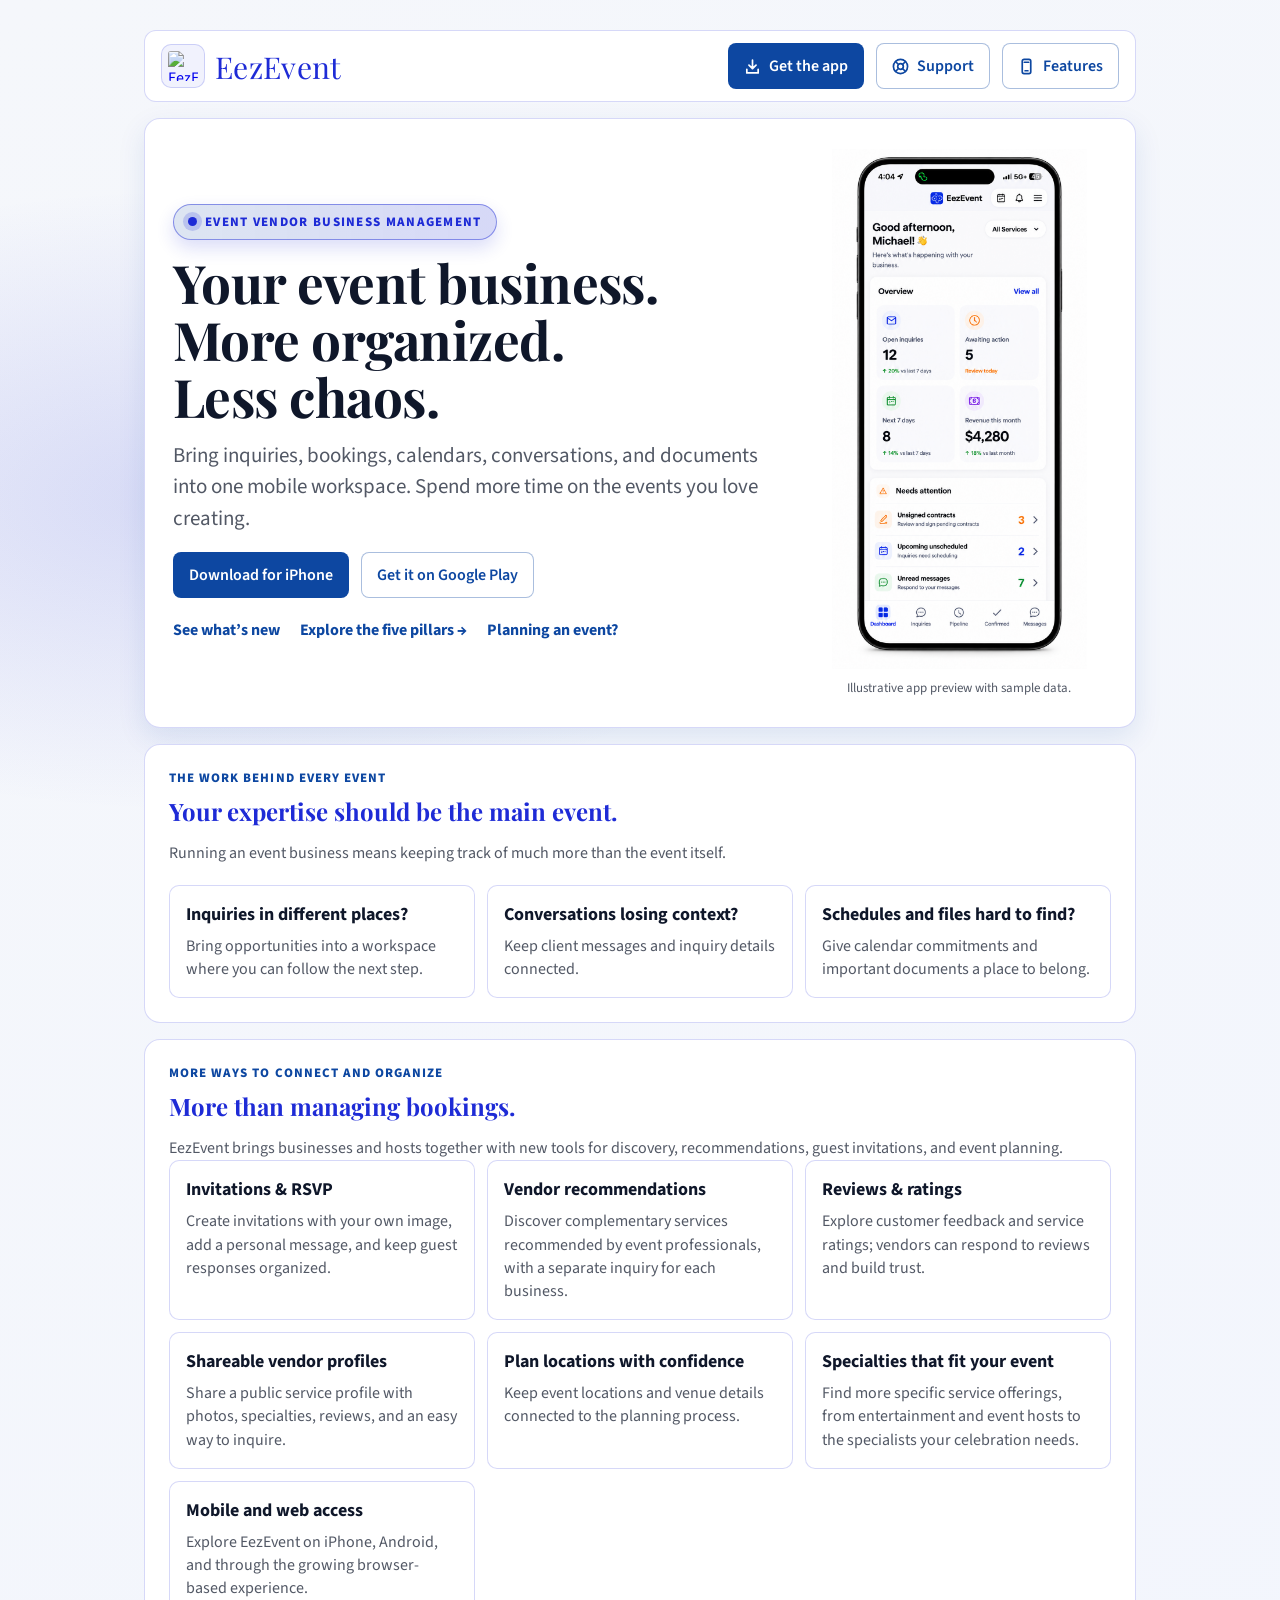
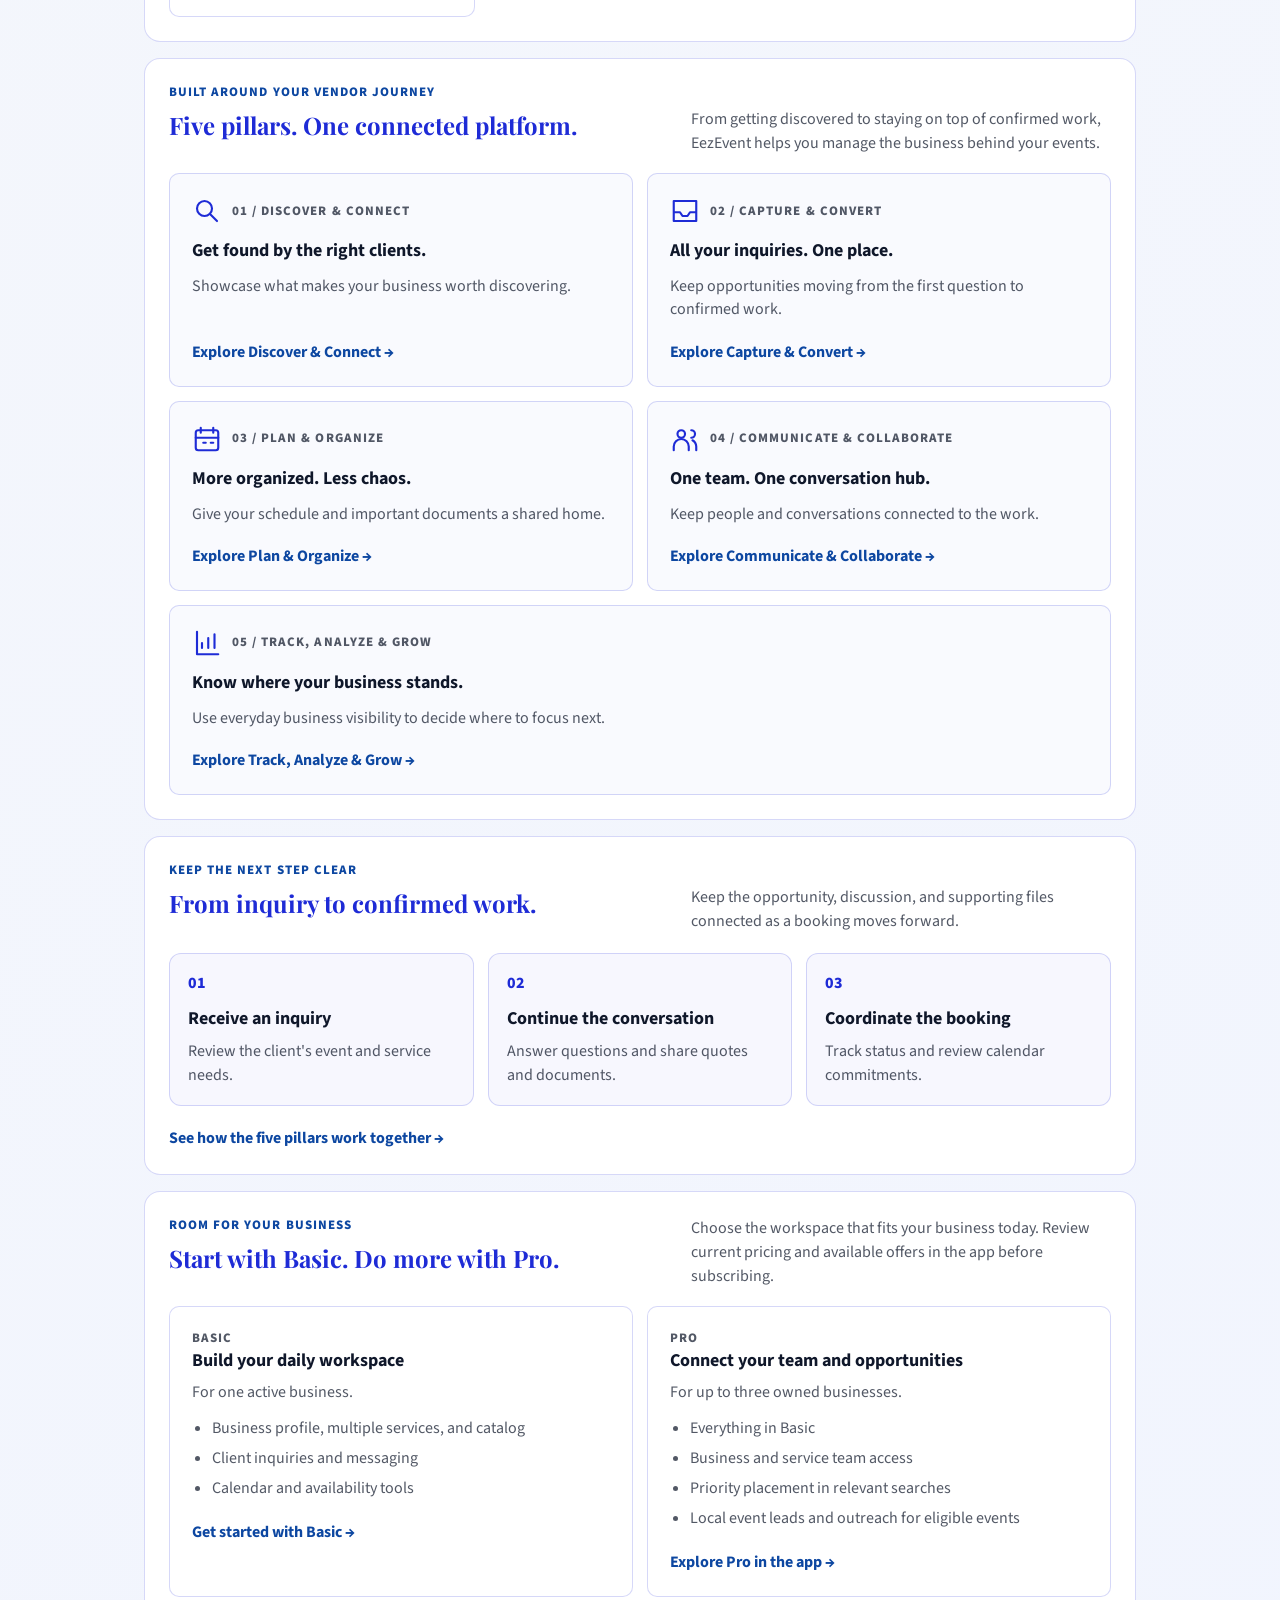
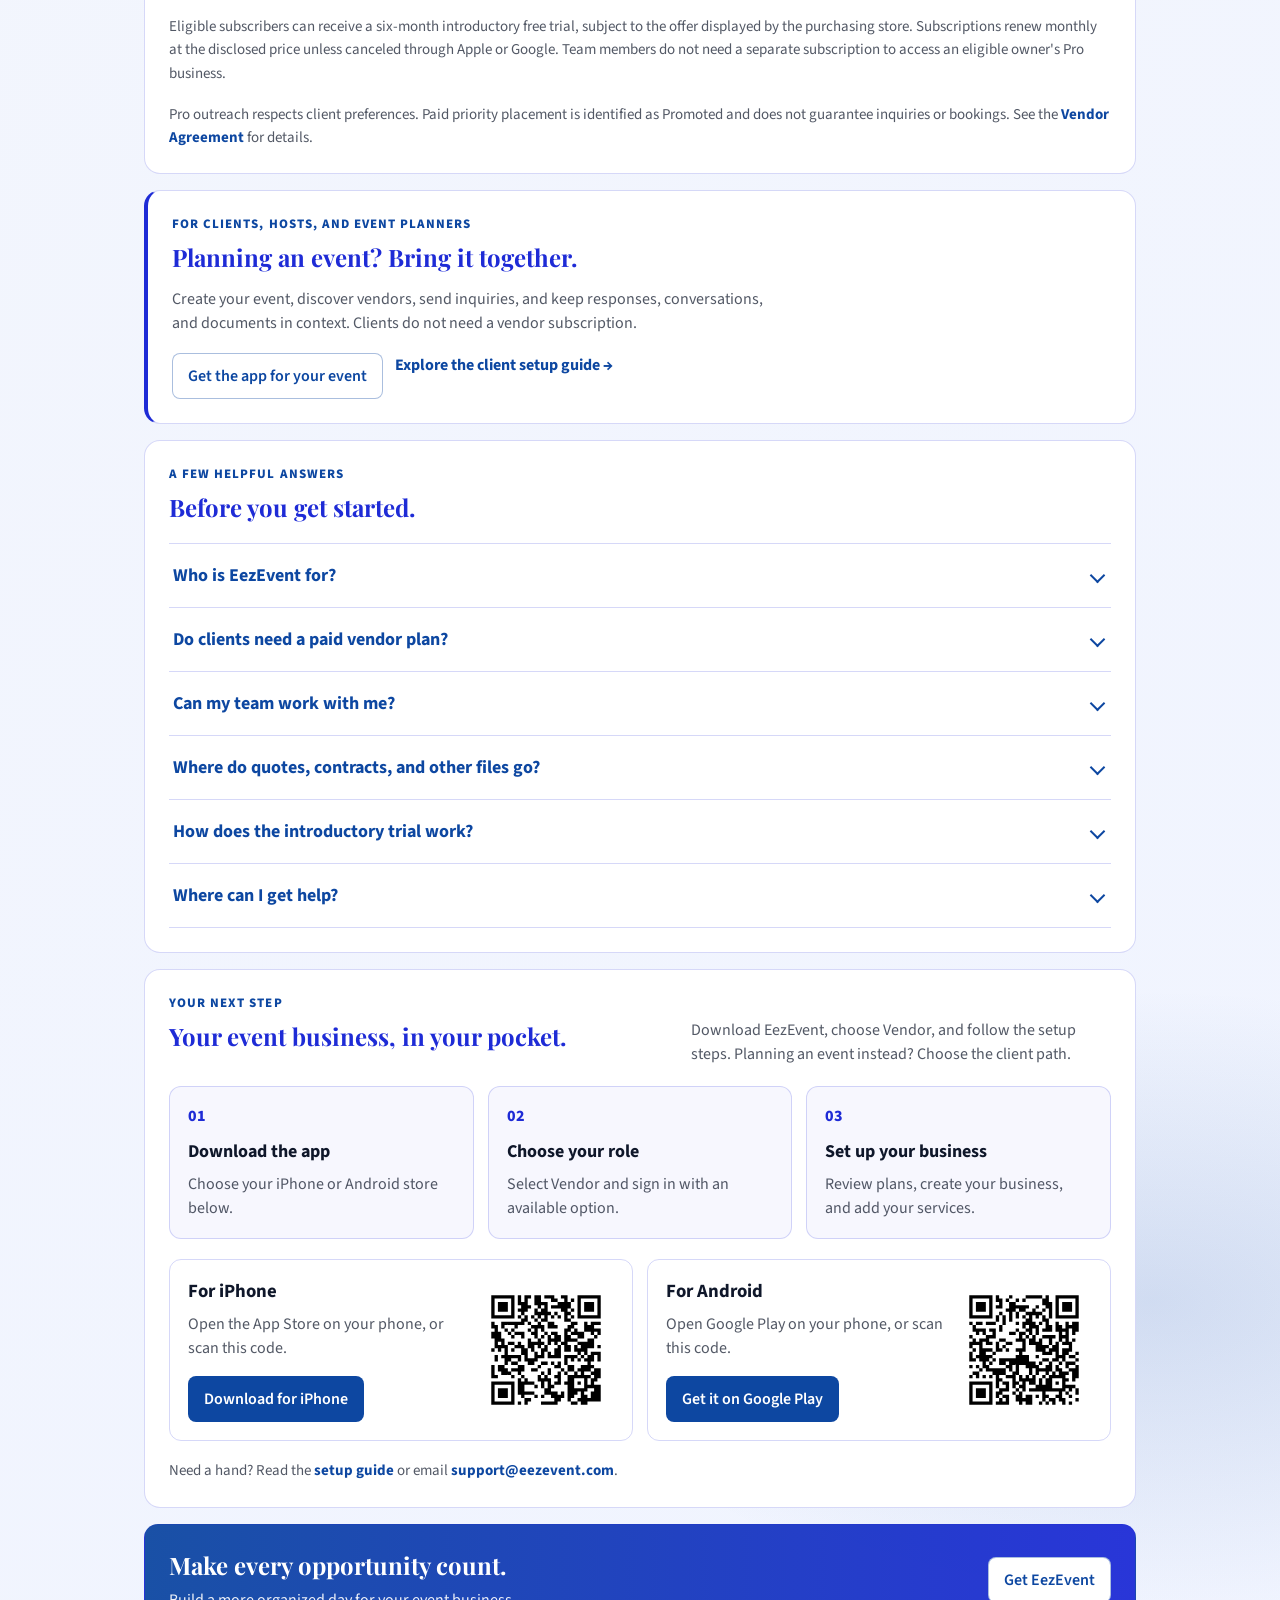
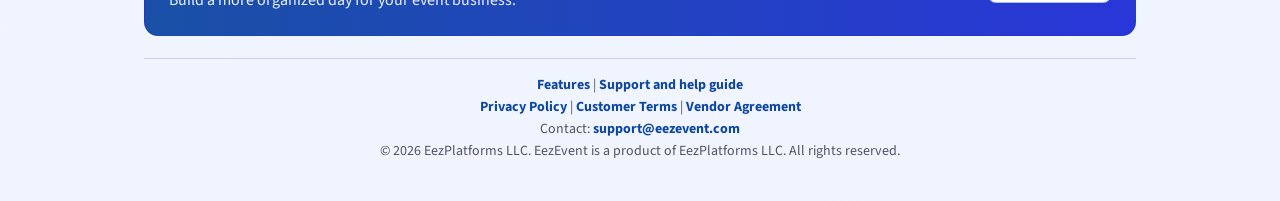
==== commit 4a01abfc: "feat(marketing): showcase approved EezEvent invitations, referrals, reviews and web capabilities" ====
--- a/index.html
+++ b/index.html
@@ -6,7 +6,7 @@
     <title>EezEvent | Manage Your Event Vendor Business</title>
     <meta
       name="description"
-      content="Manage your event vendor business with EezEvent. Connect services, inquiries, bookings, calendars, documents, and client conversations. Download for iPhone or Android."
+      content="Manage your event vendor business with EezEvent. Discover shareable profiles, reviews, vendor recommendations, invitations, RSVPs, and connected planning tools."
     />
     <meta
       property="og:title"
@@ -97,7 +97,7 @@
             >
           </div>
           <p class="hero-links">
-            <a class="text-link" href="#features">Explore the five pillars →</a
+            <a class="text-link" href="#whats-new">See what’s new</a><a class="text-link" href="#features">Explore the five pillars →</a
             ><a class="text-link" href="#for-hosts">Planning an event?</a>
           </p>
         </div>
@@ -137,6 +137,41 @@
               Give calendar commitments and important documents a place to
               belong.
             </p>
+          </article>
+        </div>
+      </section>
+      <section class="section" id="whats-new" aria-labelledby="whats-new-title">
+        <p class="section-kicker">More ways to connect and organize</p>
+        <h2 id="whats-new-title">More than managing bookings.</h2>
+        <p class="section-intro">EezEvent brings businesses and hosts together with new tools for discovery, recommendations, guest invitations, and event planning.</p>
+        <div class="card-grid eezevent-feature-grid">
+          <article class="card">
+            <h3>Invitations & RSVP</h3>
+            <p>Create invitations with your own image, add a personal message, and keep guest responses organized.</p>
+          </article>
+          <article class="card">
+            <h3>Vendor recommendations</h3>
+            <p>Discover complementary services recommended by event professionals, with a separate inquiry for each business.</p>
+          </article>
+          <article class="card">
+            <h3>Reviews & ratings</h3>
+            <p>Explore customer feedback and service ratings; vendors can respond to reviews and build trust.</p>
+          </article>
+          <article class="card">
+            <h3>Shareable vendor profiles</h3>
+            <p>Share a public service profile with photos, specialties, reviews, and an easy way to inquire.</p>
+          </article>
+          <article class="card">
+            <h3>Plan locations with confidence</h3>
+            <p>Keep event locations and venue details connected to the planning process.</p>
+          </article>
+          <article class="card">
+            <h3>Specialties that fit your event</h3>
+            <p>Find more specific service offerings, from entertainment and event hosts to the specialists your celebration needs.</p>
+          </article>
+          <article class="card">
+            <h3>Mobile and web access</h3>
+            <p>Explore EezEvent on iPhone, Android, and through the growing browser-based experience.</p>
           </article>
         </div>
       </section>
--- a/styles.css
+++ b/styles.css
@@ -921,27 +921,51 @@
 }
 .faq-list details {
   border-top: 1px solid var(--line);
-  padding: 16px 0;
 }
 .faq-list details:last-child {
-  padding-bottom: 0;
+  border-bottom: 1px solid var(--line);
 }
 .faq-list summary {
+  display: flex;
+  align-items: center;
+  justify-content: space-between;
+  gap: 20px;
+  padding: 18px 4px;
+  border-radius: 8px;
   cursor: pointer;
+  list-style: none;
   color: var(--navy);
   font-size: 18px;
   font-weight: 700;
   line-height: 1.5;
+  text-align: left;
+}
+.faq-list summary::-webkit-details-marker {
+  display: none;
+}
+.faq-list summary::after {
+  content: "";
+  width: 9px;
+  height: 9px;
+  margin-right: 4px;
+  border-right: 2px solid currentColor;
+  border-bottom: 2px solid currentColor;
+  transform: rotate(45deg);
+  flex-shrink: 0;
+}
+.faq-list details[open] > summary::after {
+  transform: rotate(225deg);
 }
 .faq-list p {
   color: var(--ink-soft);
   line-height: 1.6;
-  margin: 12px 0 0;
-  max-width: 85ch;
+  margin: 0;
+  padding: 0 4px 20px;
+  max-width: none;
 }
 summary:focus-visible {
-  outline: 3px solid var(--navy-strong);
-  outline-offset: 4px;
+  outline: 2px solid var(--navy-strong);
+  outline-offset: -2px;
 }
 .download-grid {
   display: grid;
@@ -983,8 +1007,12 @@
 }
 .pillar-detail-heading {
   display: flex;
-  align-items: flex-start;
+  align-items: center;
   gap: 18px;
+  margin-bottom: 16px;
+}
+.pillar-detail-heading .section-kicker {
+  margin: 0;
 }
 .pillar-detail-heading > div {
   flex: 1;
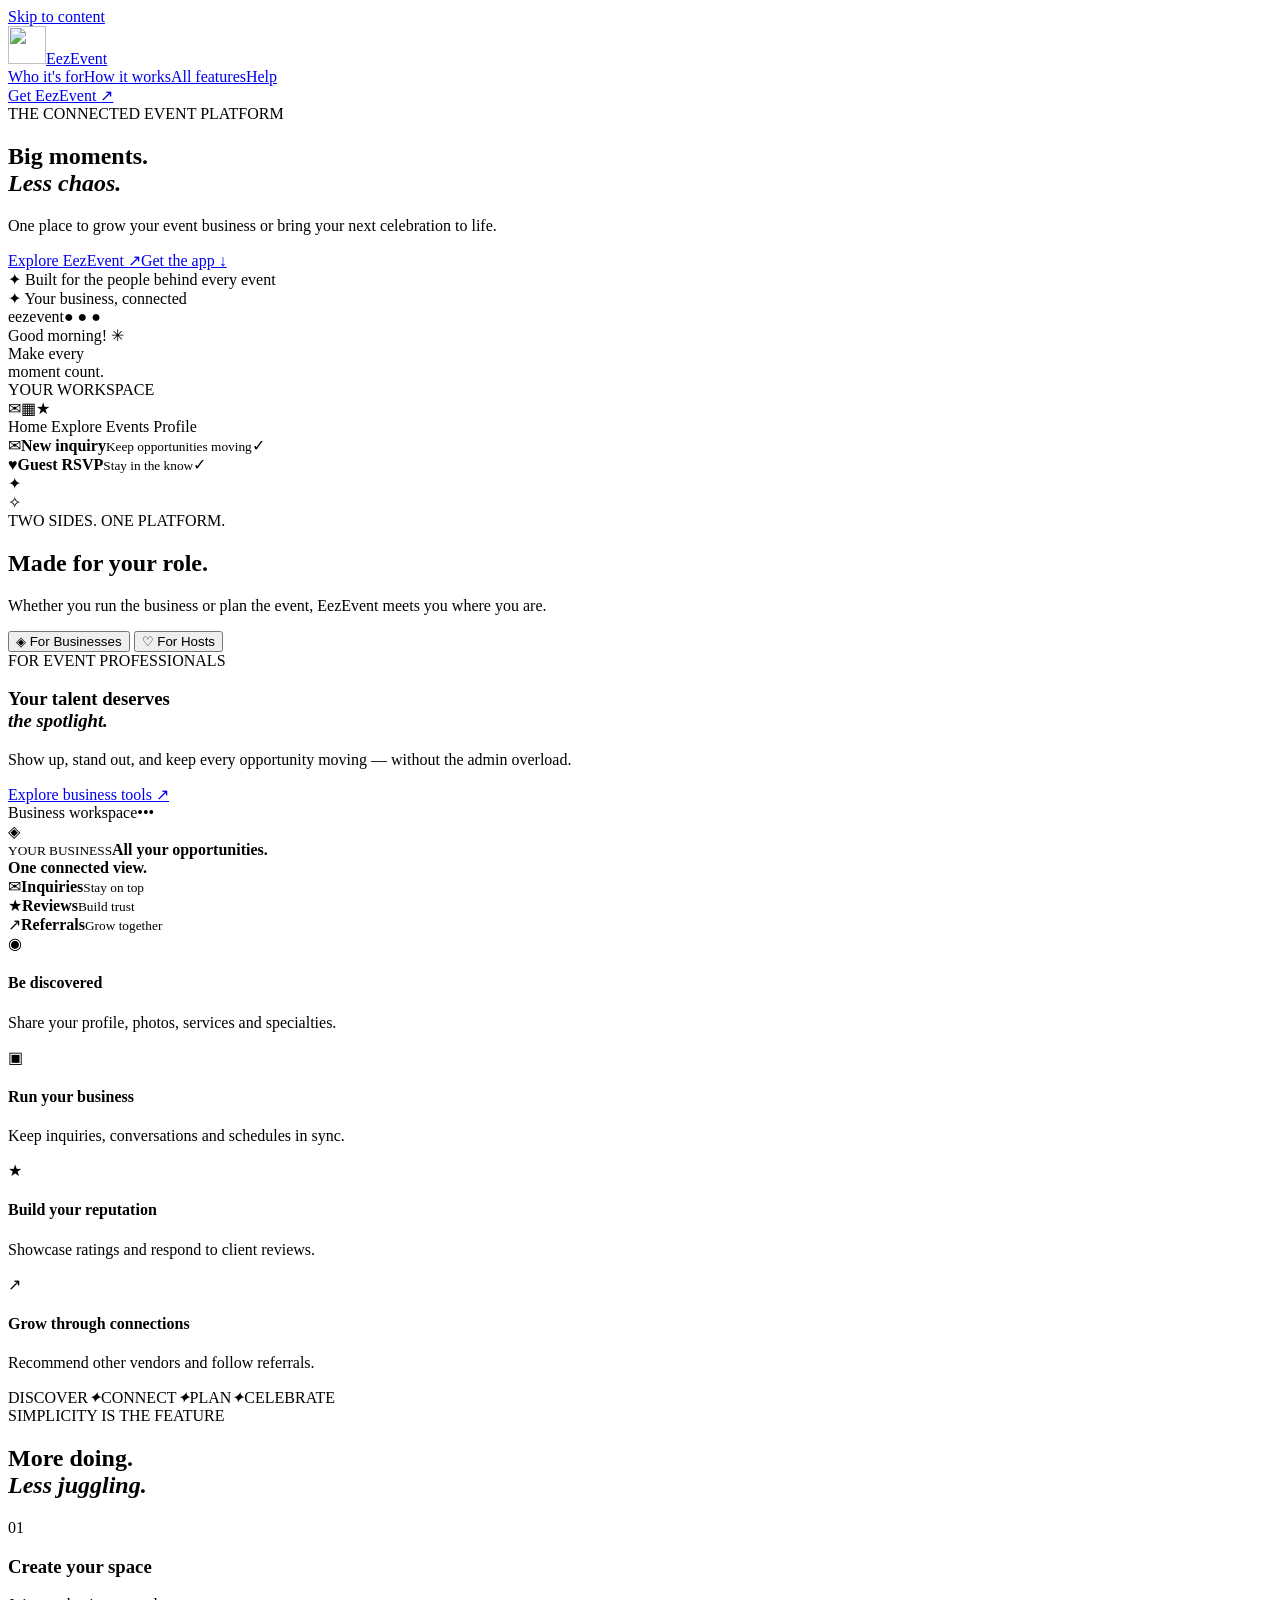
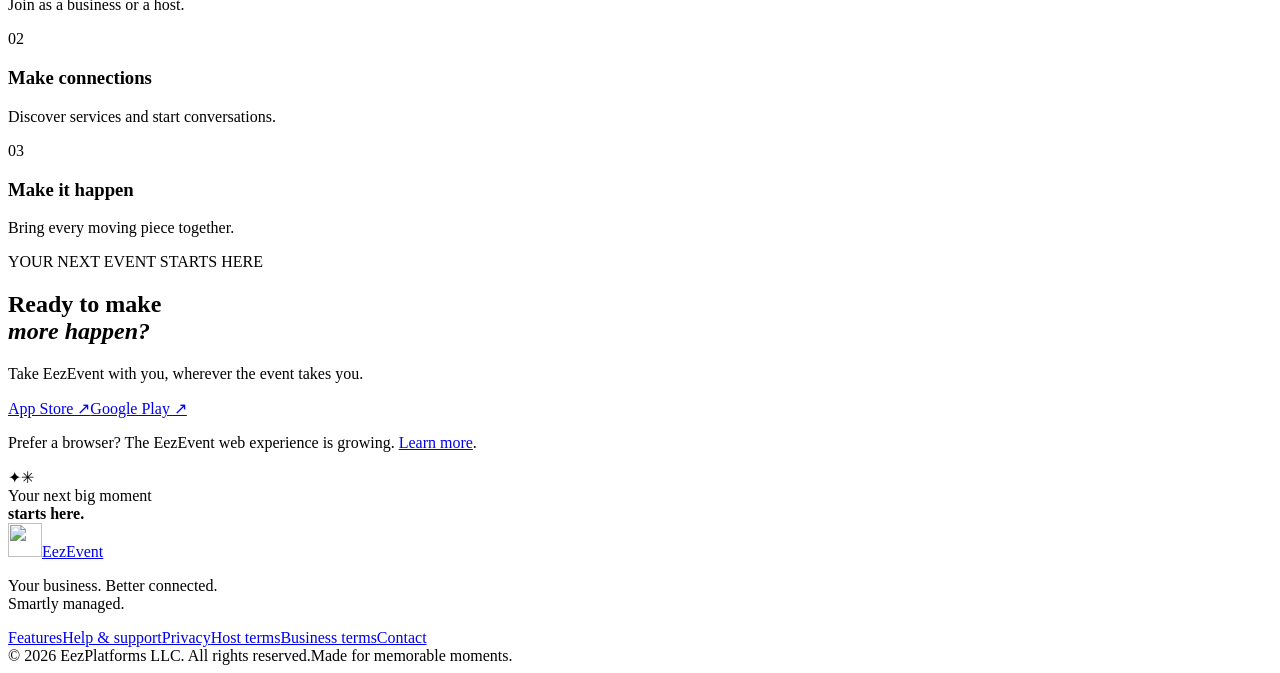
==== commit b68e55a4: "feat(site): redesign homepage around business and host personas" ====
--- a/index.html
+++ b/index.html
@@ -1,612 +1,84 @@
 <!doctype html>
 <html lang="en">
-  <head>
-    <meta charset="UTF-8" />
-    <meta name="viewport" content="width=device-width, initial-scale=1.0" />
-    <title>EezEvent | Manage Your Event Vendor Business</title>
-    <meta
-      name="description"
-      content="Manage your event vendor business with EezEvent. Discover shareable profiles, reviews, vendor recommendations, invitations, RSVPs, and connected planning tools."
-    />
-    <meta
-      property="og:title"
-      content="EezEvent | Manage Your Event Vendor Business"
-    />
-    <meta
-      property="og:description"
-      content="Manage your event vendor business with EezEvent. Connect services, inquiries, bookings, calendars, documents, and client conversations. Download for iPhone or Android."
-    />
-    <meta property="og:type" content="website" />
-    <meta property="og:url" content="https://eezevent.com/" />
-    <link rel="canonical" href="https://eezevent.com/" />
-    <link
-      rel="icon"
-      type="image/png"
-      sizes="32x32"
-      href="./assets/eezevent-just-logo.png"
-    />
-    <link
-      rel="icon"
-      type="image/png"
-      sizes="192x192"
-      href="./assets/eezevent-just-logo.png"
-    />
-    <link rel="apple-touch-icon" href="./assets/eezevent-just-logo.png" />
-    <link rel="preconnect" href="https://fonts.googleapis.com" />
-    <link rel="preconnect" href="https://fonts.gstatic.com" crossorigin />
-    <link
-      href="https://fonts.googleapis.com/css2?family=Playfair+Display:wght@500;600;700&family=Source+Sans+3:wght@400;500;600;700&display=swap"
-      rel="stylesheet"
-    />
-    <link rel="stylesheet" href="./styles.css" />
-  </head>
-  <body>
-    <a class="skip-link" href="#main-content">Skip to content</a>
-    <main class="page" id="main-content">
-      <header class="topbar">
-        <a class="brand-lockup" href="./index.html" aria-label="EezEvent home">
-          <img
-            class="brand-logo"
-            src="./assets/eezevent-just-logo.png"
-            alt="EezEvent logo"
-          />
-          <span class="brand-wordmark">EezEvent</span>
-        </a>
-        <div class="button-row topbar-actions" aria-label="Site navigation">
-          <a
-            class="btn btn-solid btn-icon btn-download"
-            href="./index.html#get-started"
-            >Get the app</a
-          >
-          <a class="btn btn-outline btn-icon btn-support" href="./help.html"
-            >Support</a
-          >
-          <a
-            class="btn btn-outline btn-icon btn-overview"
-            href="./marketing.html"
-            >Features</a
-          >
-        </div>
-      </header>
-
-      <section class="marketing-hero home-hero" aria-labelledby="hero-title">
-        <div class="marketing-copy">
-          <p class="eyebrow">Event vendor business management</p>
-          <h1 id="hero-title">
-            Your event business.<br />More organized.<br />Less chaos.
-          </h1>
-          <p class="subtitle">
-            Bring inquiries, bookings, calendars, conversations, and documents
-            into one mobile workspace. Spend more time on the events you love
-            creating.
-          </p>
-          <div class="button-row">
-            <a
-              class="btn btn-solid"
-              href="https://apps.apple.com/us/app/eezevent/id6774633058"
-              target="_blank"
-              rel="noopener noreferrer"
-              >Download for iPhone</a
-            >
-            <a
-              class="btn btn-outline"
-              href="https://play.google.com/store/apps/details?id=com.eezevent.app"
-              target="_blank"
-              rel="noopener noreferrer"
-              >Get it on Google Play</a
-            >
-          </div>
-          <p class="hero-links">
-            <a class="text-link" href="#whats-new">See what’s new</a><a class="text-link" href="#features">Explore the five pillars →</a
-            ><a class="text-link" href="#for-hosts">Planning an event?</a>
-          </p>
-        </div>
-        <figure class="product-preview">
-          <img
-            src="./assets/eezevent-vendor-app-screen.png"
-            width="878"
-            height="1792"
-            alt="Illustrative EezEvent vendor dashboard showing inquiries, upcoming work, and follow-ups with sample figures"
-            fetchpriority="high"
-          />
-          <figcaption>Illustrative app preview with sample data.</figcaption>
-        </figure>
-      </section>
-      <section class="section" aria-labelledby="challenge-title">
-        <p class="section-kicker">The work behind every event</p>
-        <h2 id="challenge-title">Your expertise should be the main event.</h2>
-        <p class="section-intro">
-          Running an event business means keeping track of much more than the
-          event itself.
-        </p>
-        <div class="card-grid problem-grid">
-          <article class="card">
-            <h3>Inquiries in different places?</h3>
-            <p>
-              Bring opportunities into a workspace where you can follow the next
-              step.
-            </p>
-          </article>
-          <article class="card">
-            <h3>Conversations losing context?</h3>
-            <p>Keep client messages and inquiry details connected.</p>
-          </article>
-          <article class="card">
-            <h3>Schedules and files hard to find?</h3>
-            <p>
-              Give calendar commitments and important documents a place to
-              belong.
-            </p>
-          </article>
-        </div>
-      </section>
-      <section class="section" id="whats-new" aria-labelledby="whats-new-title">
-        <p class="section-kicker">More ways to connect and organize</p>
-        <h2 id="whats-new-title">More than managing bookings.</h2>
-        <p class="section-intro">EezEvent brings businesses and hosts together with new tools for discovery, recommendations, guest invitations, and event planning.</p>
-        <div class="card-grid eezevent-feature-grid">
-          <article class="card">
-            <h3>Invitations & RSVP</h3>
-            <p>Create invitations with your own image, add a personal message, and keep guest responses organized.</p>
-          </article>
-          <article class="card">
-            <h3>Vendor recommendations</h3>
-            <p>Discover complementary services recommended by event professionals, with a separate inquiry for each business.</p>
-          </article>
-          <article class="card">
-            <h3>Reviews & ratings</h3>
-            <p>Explore customer feedback and service ratings; vendors can respond to reviews and build trust.</p>
-          </article>
-          <article class="card">
-            <h3>Shareable vendor profiles</h3>
-            <p>Share a public service profile with photos, specialties, reviews, and an easy way to inquire.</p>
-          </article>
-          <article class="card">
-            <h3>Plan locations with confidence</h3>
-            <p>Keep event locations and venue details connected to the planning process.</p>
-          </article>
-          <article class="card">
-            <h3>Specialties that fit your event</h3>
-            <p>Find more specific service offerings, from entertainment and event hosts to the specialists your celebration needs.</p>
-          </article>
-          <article class="card">
-            <h3>Mobile and web access</h3>
-            <p>Explore EezEvent on iPhone, Android, and through the growing browser-based experience.</p>
-          </article>
-        </div>
-      </section>
-      <section class="section" id="features" aria-labelledby="features-title">
-        <div class="section-heading">
-          <div>
-            <p class="section-kicker">Built around your vendor journey</p>
-            <h2 id="features-title">Five pillars. One connected platform.</h2>
-          </div>
-          <p class="section-intro">
-            From getting discovered to staying on top of confirmed work,
-            EezEvent helps you manage the business behind your events.
-          </p>
-        </div>
-        <div class="pillar-grid">
-          <article class="card pillar-card">
-            <div class="pillar-label">
-              <svg
-                class="pillar-icon"
-                viewBox="0 0 24 24"
-                fill="none"
-                stroke="currentColor"
-                stroke-width="1.7"
-                stroke-linecap="round"
-                stroke-linejoin="round"
-                aria-hidden="true"
-              >
-                <circle cx="10" cy="10" r="6" />
-                <path d="m15 15 5 5" />
-              </svg>
-              <p class="section-kicker">01 / Discover &amp; Connect</p>
-            </div>
-            <h3>Get found by the right clients.</h3>
-            <p>Showcase what makes your business worth discovering.</p>
-            <a class="text-link" href="./marketing.html#discover"
-              >Explore Discover &amp; Connect
-              <span aria-hidden="true">→</span></a
-            >
-          </article>
-          <article class="card pillar-card">
-            <div class="pillar-label">
-              <svg
-                class="pillar-icon"
-                viewBox="0 0 24 24"
-                fill="none"
-                stroke="currentColor"
-                stroke-width="1.7"
-                stroke-linecap="round"
-                stroke-linejoin="round"
-                aria-hidden="true"
-              >
-                <path d="M3 4h18v16H3zM3 13h5l2 3h4l2-3h5" />
-              </svg>
-              <p class="section-kicker">02 / Capture &amp; Convert</p>
-            </div>
-            <h3>All your inquiries. One place.</h3>
-            <p>
-              Keep opportunities moving from the first question to confirmed
-              work.
-            </p>
-            <a class="text-link" href="./marketing.html#capture"
-              >Explore Capture &amp; Convert
-              <span aria-hidden="true">→</span></a
-            >
-          </article>
-          <article class="card pillar-card">
-            <div class="pillar-label">
-              <svg
-                class="pillar-icon"
-                viewBox="0 0 24 24"
-                fill="none"
-                stroke="currentColor"
-                stroke-width="1.7"
-                stroke-linecap="round"
-                stroke-linejoin="round"
-                aria-hidden="true"
-              >
-                <rect x="3" y="5" width="18" height="16" rx="2" />
-                <path d="M7 3v4m10-4v4M3 11h18m-12 4h2m4 0h2" />
-              </svg>
-              <p class="section-kicker">03 / Plan &amp; Organize</p>
-            </div>
-            <h3>More organized. Less chaos.</h3>
-            <p>Give your schedule and important documents a shared home.</p>
-            <a class="text-link" href="./marketing.html#plan"
-              >Explore Plan &amp; Organize <span aria-hidden="true">→</span></a
-            >
-          </article>
-          <article class="card pillar-card">
-            <div class="pillar-label">
-              <svg
-                class="pillar-icon"
-                viewBox="0 0 24 24"
-                fill="none"
-                stroke="currentColor"
-                stroke-width="1.7"
-                stroke-linecap="round"
-                stroke-linejoin="round"
-                aria-hidden="true"
-              >
-                <circle cx="9" cy="8" r="3" />
-                <path
-                  d="M3 21v-3a6 6 0 0 1 12 0v3m2-16a3 3 0 0 1 0 6m4 10v-3a6 6 0 0 0-3-5"
-                />
-              </svg>
-              <p class="section-kicker">04 / Communicate &amp; Collaborate</p>
-            </div>
-            <h3>One team. One conversation hub.</h3>
-            <p>Keep people and conversations connected to the work.</p>
-            <a class="text-link" href="./marketing.html#communicate"
-              >Explore Communicate &amp; Collaborate
-              <span aria-hidden="true">→</span></a
-            >
-          </article>
-          <article class="card pillar-card">
-            <div class="pillar-label">
-              <svg
-                class="pillar-icon"
-                viewBox="0 0 24 24"
-                fill="none"
-                stroke="currentColor"
-                stroke-width="1.7"
-                stroke-linecap="round"
-                stroke-linejoin="round"
-                aria-hidden="true"
-              >
-                <path d="M4 3v18h17M8 16v-4m5 4V8m5 8V5" />
-              </svg>
-              <p class="section-kicker">05 / Track, Analyze &amp; Grow</p>
-            </div>
-            <h3>Know where your business stands.</h3>
-            <p>
-              Use everyday business visibility to decide where to focus next.
-            </p>
-            <a class="text-link" href="./marketing.html#grow"
-              >Explore Track, Analyze &amp; Grow
-              <span aria-hidden="true">→</span></a
-            >
-          </article>
-        </div>
-      </section>
-      <section class="section" aria-labelledby="workflow-title">
-        <div class="section-heading">
-          <div>
-            <p class="section-kicker">Keep the next step clear</p>
-            <h2 id="workflow-title">From inquiry to confirmed work.</h2>
-          </div>
-          <p class="section-intro">
-            Keep the opportunity, discussion, and supporting files connected as
-            a booking moves forward.
-          </p>
-        </div>
-        <ol class="setup-steps workflow-steps">
-          <li>
-            <strong>Receive an inquiry</strong
-            ><span>Review the client's event and service needs.</span>
-          </li>
-          <li>
-            <strong>Continue the conversation</strong
-            ><span>Answer questions and share quotes and documents.</span>
-          </li>
-          <li>
-            <strong>Coordinate the booking</strong
-            ><span>Track status and review calendar commitments.</span>
-          </li>
-        </ol>
-        <a class="text-link" href="./marketing.html"
-          >See how the five pillars work together →</a
-        >
-      </section>
-      <section class="section" id="plans" aria-labelledby="plans-title">
-        <div class="section-heading">
-          <div>
-            <p class="section-kicker">Room for your business</p>
-            <h2 id="plans-title">Start with Basic. Do more with Pro.</h2>
-          </div>
-          <p class="section-intro">
-            Choose the workspace that fits your business today. Review current
-            pricing and available offers in the app before subscribing.
-          </p>
-        </div>
-        <div class="plan-grid">
-          <article class="card plan-card">
-            <p class="section-kicker">Basic</p>
-            <h3>Build your daily workspace</h3>
-            <p>For one active business.</p>
-            <ul>
-              <li>Business profile, multiple services, and catalog</li>
-              <li>Client inquiries and messaging</li>
-              <li>Calendar and availability tools</li>
-            </ul>
-            <a class="text-link" href="./index.html#get-started"
-              >Get started with Basic →</a
-            >
-          </article>
-          <article class="card plan-card">
-            <p class="section-kicker">Pro</p>
-            <h3>Connect your team and opportunities</h3>
-            <p>For up to three owned businesses.</p>
-            <ul>
-              <li>Everything in Basic</li>
-              <li>Business and service team access</li>
-              <li>Priority placement in relevant searches</li>
-              <li>Local event leads and outreach for eligible events</li>
-            </ul>
-            <a class="text-link" href="./index.html#get-started"
-              >Explore Pro in the app →</a
-            >
-          </article>
-        </div>
-        <p class="content-note">
-          Eligible subscribers can receive a six-month introductory free trial,
-          subject to the offer displayed by the purchasing store. Subscriptions
-          renew monthly at the disclosed price unless canceled through Apple or
-          Google. Team members do not need a separate subscription to access an
-          eligible owner's Pro business.
-        </p>
-        <p class="content-note">
-          Pro outreach respects client preferences. Paid priority placement is
-          identified as Promoted and does not guarantee inquiries or bookings.
-          See the
-          <a class="footer-link" href="./agreements/vendor-agreement.html"
-            >Vendor Agreement</a
-          >
-          for details.
-        </p>
-      </section>
-      <section
-        class="section host-section"
-        id="for-hosts"
-        aria-labelledby="hosts-title"
-      >
-        <p class="section-kicker">For clients, hosts, and event planners</p>
-        <h2 id="hosts-title">Planning an event? Bring it together.</h2>
-        <p class="section-intro">
-          Create your event, discover vendors, send inquiries, and keep
-          responses, conversations, and documents in context. Clients do not
-          need a vendor subscription.
-        </p>
-        <div class="button-row">
-          <a class="btn btn-outline" href="#get-started"
-            >Get the app for your event</a
-          ><a class="text-link" href="./help.html#help-events"
-            >Explore the client setup guide →</a
-          >
-        </div>
-      </section>
-      <section class="section" id="faq" aria-labelledby="faq-title">
-        <p class="section-kicker">A few helpful answers</p>
-        <h2 id="faq-title">Before you get started.</h2>
-        <div class="faq-list">
-          <details>
-            <summary>Who is EezEvent for?</summary>
-            <p>
-              EezEvent helps event vendors such as DJs, caterers, photographers,
-              decorators, and venues manage their business. Clients and planners
-              use the same app to organize events and connect with vendors.
-            </p>
-          </details>
-          <details>
-            <summary>Do clients need a paid vendor plan?</summary>
-            <p>
-              No. Vendor owners choose Basic or Pro. Clients can create events
-              and connect with vendors without a vendor subscription.
-            </p>
-          </details>
-          <details>
-            <summary>Can my team work with me?</summary>
-            <p>
-              Business and service team access is included with an eligible
-              owner's Pro business. Those team members do not need a separate
-              subscription to work in that business.
-            </p>
-          </details>
-          <details>
-            <summary>Where do quotes, contracts, and other files go?</summary>
-            <p>
-              Keep supporting documents with the relevant inquiry so the files
-              remain connected to the booking discussion. Your calendar helps
-              you review upcoming commitments.
-            </p>
-          </details>
-          <details>
-            <summary>How does the introductory trial work?</summary>
-            <p>
-              Eligible subscribers may receive a six-month introductory trial.
-              The app's purchasing store shows eligibility, price, billing
-              period, and renewal terms before purchase. Subscriptions renew
-              monthly unless canceled through the store.
-            </p>
-          </details>
-          <details>
-            <summary>Where can I get help?</summary>
-            <p>
-              Visit the
-              <a class="footer-link" href="./help.html"
-                >support and setup guide</a
-              >
-              or contact
-              <a class="footer-link" href="mailto:support@eezevent.com"
-                >support@eezevent.com</a
-              >.
-            </p>
-          </details>
-        </div>
-      </section>
-      <section class="section" id="get-started" aria-labelledby="start-title">
-        <div class="section-heading">
-          <div>
-            <p class="section-kicker">Your next step</p>
-            <h2 id="start-title">Your event business, in your pocket.</h2>
-          </div>
-          <p class="section-intro">
-            Download EezEvent, choose Vendor, and follow the setup steps.
-            Planning an event instead? Choose the client path.
-          </p>
-        </div>
-        <ol class="setup-steps">
-          <li>
-            <strong>Download the app</strong
-            ><span>Choose your iPhone or Android store below.</span>
-          </li>
-          <li>
-            <strong>Choose your role</strong
-            ><span>Select Vendor and sign in with an available option.</span>
-          </li>
-          <li>
-            <strong>Set up your business</strong
-            ><span
-              >Review plans, create your business, and add your services.</span
-            >
-          </li>
-        </ol>
-        <div class="download-grid">
-          <article class="download-card">
-            <div>
-              <h3>For iPhone</h3>
-              <p>Open the App Store on your phone, or scan this code.</p>
-              <a
-                class="btn btn-solid"
-                href="https://apps.apple.com/us/app/eezevent/id6774633058"
-                target="_blank"
-                rel="noopener noreferrer"
-                >Download for iPhone</a
-              >
-            </div>
-            <a
-              href="https://apps.apple.com/us/app/eezevent/id6774633058"
-              aria-label="Open EezEvent in the App Store"
-              target="_blank"
-              rel="noopener noreferrer"
-              ><img
-                class="store-qr"
-                src="./assets/ios-store-qr.svg"
-                width="160"
-                height="160"
-                alt="QR code for EezEvent's App Store listing"
-                loading="lazy"
-            /></a>
-          </article>
-          <article class="download-card">
-            <div>
-              <h3>For Android</h3>
-              <p>Open Google Play on your phone, or scan this code.</p>
-              <a
-                class="btn btn-solid"
-                href="https://play.google.com/store/apps/details?id=com.eezevent.app"
-                target="_blank"
-                rel="noopener noreferrer"
-                >Get it on Google Play</a
-              >
-            </div>
-            <a
-              href="https://play.google.com/store/apps/details?id=com.eezevent.app"
-              aria-label="Open EezEvent in Google Play"
-              target="_blank"
-              rel="noopener noreferrer"
-              ><img
-                class="store-qr"
-                src="./assets/android-store-qr.svg"
-                width="160"
-                height="160"
-                alt="QR code for EezEvent's Google Play listing"
-                loading="lazy"
-            /></a>
-          </article>
-        </div>
-        <p class="content-note">
-          Need a hand? Read the
-          <a class="footer-link" href="./help.html#getting-started"
-            >setup guide</a
-          >
-          or email
-          <a class="footer-link" href="mailto:support@eezevent.com"
-            >support@eezevent.com</a
-          >.
-        </p>
-      </section>
-      <section class="cta">
-        <div>
-          <h2>Make every opportunity count.</h2>
-          <p>Build a more organized day for your event business.</p>
-        </div>
-        <a class="btn btn-outline" href="#get-started">Get EezEvent</a>
-      </section>
-
-      <footer class="launch-note">
-        <p>
-          <a class="footer-link" href="./marketing.html">Features</a> |
-          <a class="footer-link" href="./help.html">Support and help guide</a>
-        </p>
-        <p>
-          <a class="footer-link" href="./agreements/privacy-policy.html"
-            >Privacy Policy</a
-          >
-          |
-          <a class="footer-link" href="./agreements/customer-agreement.html"
-            >Customer Terms</a
-          >
-          |
-          <a class="footer-link" href="./agreements/vendor-agreement.html"
-            >Vendor Agreement</a
-          >
-        </p>
-        <p>
-          Contact:
-          <a class="footer-link" href="mailto:support@eezevent.com"
-            >support@eezevent.com</a
-          >
-        </p>
-        <p>
-          © 2026 EezPlatforms LLC. EezEvent is a product of EezPlatforms LLC.
-          All rights reserved.
-        </p>
-      </footer>
-    </main>
-  </body>
-</html>
+<head>
+  <meta charset="utf-8">
+  <meta name="viewport" content="width=device-width, initial-scale=1">
+  <meta name="theme-color" content="#1b1035">
+  <title>EezEvent — More bookings. Less chaos.</title>
+  <meta name="description" content="EezEvent connects event businesses and hosts. Showcase services, manage inquiries, discover vendors, send invitations and track RSVPs — all in one place.">
+  <meta property="og:type" content="website">
+  <meta property="og:title" content="EezEvent — Your event world, connected">
+  <meta property="og:description" content="For event businesses and hosts: more connections, less chaos.">
+  <meta property="og:url" content="https://eezevent.com/">
+  <link rel="canonical" href="https://eezevent.com/">
+  <link rel="icon" href="./assets/eezevent-just-logo.png" type="image/png">
+  <link rel="apple-touch-icon" href="./assets/eezevent-just-logo.png">
+  <link rel="preconnect" href="https://fonts.googleapis.com">
+  <link rel="preconnect" href="https://fonts.gstatic.com" crossorigin>
+  <link href="https://fonts.googleapis.com/css2?family=DM+Sans:wght@400;500;600;700;800&family=Manrope:wght@400;500;600;700;800&display=swap" rel="stylesheet">
+  <link rel="stylesheet" href="./modern.css">
+</head>
+<body>
+<a class="skip" href="#main">Skip to content</a>
+<header class="site-header">
+  <nav class="nav wrap" aria-label="Main navigation">
+    <a class="brand" href="./index.html" aria-label="EezEvent home"><img src="./assets/eezevent-just-logo.png" alt="" width="38" height="38"><span>EezEvent</span></a>
+    <div class="nav-links"><a href="#experiences">Who it's for</a><a href="#how-it-works">How it works</a><a href="./marketing.html">All features</a><a href="./help.html">Help</a></div>
+    <a class="nav-cta" href="#get-started">Get EezEvent <span aria-hidden="true">↗</span></a>
+  </nav>
+</header>
+<main id="main">
+<section class="hero">
+  <div class="hero-glow hero-glow-a" aria-hidden="true"></div><div class="hero-glow hero-glow-b" aria-hidden="true"></div>
+  <div class="wrap hero-layout">
+    <div class="hero-copy">
+      <div class="eyebrow"><span class="eyebrow-dot"></span> THE CONNECTED EVENT PLATFORM</div>
+      <h1>Big moments.<br><em>Less chaos.</em></h1>
+      <p>One place to grow your event business or bring your next celebration to life.</p>
+      <div class="hero-actions"><a class="button button-light" href="#experiences">Explore EezEvent <span aria-hidden="true">↗</span></a><a class="button button-ghost" href="#get-started">Get the app <span aria-hidden="true">↓</span></a></div>
+      <div class="hero-proof"><span class="proof-symbol">✦</span> Built for the people behind every event</div>
+    </div>
+    <div class="hero-art" aria-label="Illustration of the EezEvent vendor and host experiences">
+      <div class="orbit orbit-one"></div><div class="orbit orbit-two"></div>
+      <div class="art-label art-label-top"><span class="tiny-icon">✦</span> Your business, connected</div>
+      <div class="phone-shell"><div class="phone-camera"></div><div class="phone-screen"><div class="phone-top"><span>eezevent</span><span>● ● ●</span></div><div class="phone-welcome">Good morning! <span>✳</span></div><div class="phone-title">Make every<br>moment count.</div><div class="phone-panel"><span class="panel-kicker">YOUR WORKSPACE</span><div class="mini-line long"></div><div class="mini-line"></div><div class="mini-row"><span class="mini-tile">✉</span><span class="mini-tile">▦</span><span class="mini-tile">★</span></div></div><div class="phone-bottom">Home <span>Explore</span> Events <span>Profile</span></div></div></div>
+      <div class="floating-card float-inquiry"><span class="float-icon">✉</span><span><strong>New inquiry</strong><small>Keep opportunities moving</small></span><span class="float-check">✓</span></div>
+      <div class="floating-card float-rsvp"><span class="float-icon">♥</span><span><strong>Guest RSVP</strong><small>Stay in the know</small></span><span class="float-check">✓</span></div>
+      <div class="art-spark art-spark-one">✦</div><div class="art-spark art-spark-two">✧</div>
+    </div>
+  </div>
+</section>
+<section class="persona-section wrap" id="experiences" aria-labelledby="persona-title">
+  <div class="section-intro"><span class="kicker">TWO SIDES. ONE PLATFORM.</span><h2 id="persona-title">Made for your role.</h2><p>Whether you run the business or plan the event, EezEvent meets you where you are.</p></div>
+  <div class="persona-switch" role="tablist" aria-label="Choose your EezEvent experience">
+    <button id="tab-business" class="persona-tab active" type="button" role="tab" aria-selected="true" aria-controls="panel-business" tabindex="0" data-persona="business"><span aria-hidden="true">◈</span> For Businesses</button>
+    <button id="tab-host" class="persona-tab" type="button" role="tab" aria-selected="false" aria-controls="panel-host" tabindex="-1" data-persona="host"><span aria-hidden="true">♡</span> For Hosts</button>
+  </div>
+  <div class="persona-panel business-panel" id="panel-business" role="tabpanel" aria-labelledby="tab-business">
+    <div class="persona-story"><span class="persona-overline">FOR EVENT PROFESSIONALS</span><h3>Your talent deserves<br><em>the spotlight.</em></h3><p>Show up, stand out, and keep every opportunity moving — without the admin overload.</p><a class="text-action" href="./marketing.html#discover">Explore business tools <span aria-hidden="true">↗</span></a></div>
+    <div class="feature-visual"><div class="visual-head"><span>Business workspace</span><span class="visual-dots">•••</span></div><div class="visual-card visual-card-primary"><span class="visual-symbol">◈</span><div><small>YOUR BUSINESS</small><strong>All your opportunities.<br>One connected view.</strong></div></div><div class="visual-columns"><div><span>✉</span><strong>Inquiries</strong><small>Stay on top</small></div><div><span>★</span><strong>Reviews</strong><small>Build trust</small></div><div><span>↗</span><strong>Referrals</strong><small>Grow together</small></div></div></div>
+    <div class="persona-features">
+      <article><span class="feature-icon">◉</span><div><h4>Be discovered</h4><p>Share your profile, photos, services and specialties.</p></div></article>
+      <article><span class="feature-icon">▣</span><div><h4>Run your business</h4><p>Keep inquiries, conversations and schedules in sync.</p></div></article>
+      <article><span class="feature-icon">★</span><div><h4>Build your reputation</h4><p>Showcase ratings and respond to client reviews.</p></div></article>
+      <article><span class="feature-icon">↗</span><div><h4>Grow through connections</h4><p>Recommend other vendors and follow referrals.</p></div></article>
+    </div>
+  </div>
+  <div class="persona-panel host-panel" id="panel-host" role="tabpanel" aria-labelledby="tab-host" hidden>
+    <div class="persona-story"><span class="persona-overline">FOR HOSTS & EVENT PLANNERS</span><h3>Dream it. Plan it.<br><em>Celebrate it.</em></h3><p>From finding the right team to inviting your favorite people, make planning feel effortless.</p><a class="text-action" href="#get-started">Start planning <span aria-hidden="true">↗</span></a></div>
+    <div class="feature-visual host-visual"><div class="visual-head"><span>My celebration</span><span class="visual-dots">•••</span></div><div class="visual-card visual-card-primary"><span class="visual-symbol">♡</span><div><small>YOUR EVENT</small><strong>Every detail.<br>Beautifully together.</strong></div></div><div class="visual-columns"><div><span>⌕</span><strong>Vendors</strong><small>Find your fit</small></div><div><span>✉</span><strong>Invites</strong><small>Send & share</small></div><div><span>✓</span><strong>RSVPs</strong><small>Stay updated</small></div></div></div>
+    <div class="persona-features">
+      <article><span class="feature-icon">⌕</span><div><h4>Find your people</h4><p>Explore vendors, specialties, profiles and reviews.</p></div></article>
+      <article><span class="feature-icon">✉</span><div><h4>Invite beautifully</h4><p>Upload your invitation image and track guest RSVPs.</p></div></article>
+      <article><span class="feature-icon">♡</span><div><h4>Discover trusted connections</h4><p>Review vendor recommendations and send inquiries.</p></div></article>
+      <article><span class="feature-icon">⌖</span><div><h4>Keep plans together</h4><p>Organize event locations, details and conversations.</p></div></article>
+    </div>
+  </div>
+</section>
+<section class="statement-band"><div class="wrap"><span>DISCOVER</span><i>✦</i><span>CONNECT</span><i>✦</i><span>PLAN</span><i>✦</i><span>CELEBRATE</span></div></section>
+<section class="how-section wrap" id="how-it-works"><div class="section-intro"><span class="kicker">SIMPLICITY IS THE FEATURE</span><h2>More doing.<br><em>Less juggling.</em></h2></div><div class="steps"><article><div class="step-number">01</div><h3>Create your space</h3><p>Join as a business or a host.</p></article><article><div class="step-number">02</div><h3>Make connections</h3><p>Discover services and start conversations.</p></article><article><div class="step-number">03</div><h3>Make it happen</h3><p>Bring every moving piece together.</p></article></div></section>
+<section class="download-section" id="get-started"><div class="wrap download-layout"><div><span class="kicker">YOUR NEXT EVENT STARTS HERE</span><h2>Ready to make<br><em>more happen?</em></h2><p>Take EezEvent with you, wherever the event takes you.</p><div class="download-actions"><a class="button button-light" href="https://apps.apple.com/us/app/eezevent/id6774633058" target="_blank" rel="noopener noreferrer">App Store ↗</a><a class="button button-ghost" href="https://play.google.com/store/apps/details?id=com.eezevent.app" target="_blank" rel="noopener noreferrer">Google Play ↗</a></div><p class="browser-note">Prefer a browser? The EezEvent web experience is growing. <a href="./help.html">Learn more</a>.</p></div><div class="download-art" aria-hidden="true"><span class="download-shape">✦</span><span class="download-shape-small">✳</span><div class="download-message">Your next big moment<br><strong>starts here.</strong></div></div></div></section>
+</main>
+<footer class="footer"><div class="wrap footer-main"><div class="footer-brand"><a class="brand" href="./index.html"><img src="./assets/eezevent-just-logo.png" alt="" width="34" height="34"><span>EezEvent</span></a><p>Your business. Better connected.<br>Smartly managed.</p></div><div class="footer-links"><a href="./marketing.html">Features</a><a href="./help.html">Help & support</a><a href="./agreements/privacy-policy.html">Privacy</a><a href="./agreements/customer-agreement.html">Host terms</a><a href="./agreements/vendor-agreement.html">Business terms</a><a href="mailto:support@eezevent.com">Contact</a></div></div><div class="wrap footer-bottom"><span>© 2026 EezPlatforms LLC. All rights reserved.</span><span>Made for memorable moments.</span></div></footer>
+<script src="./persona.js" defer></script>
+</body></html>
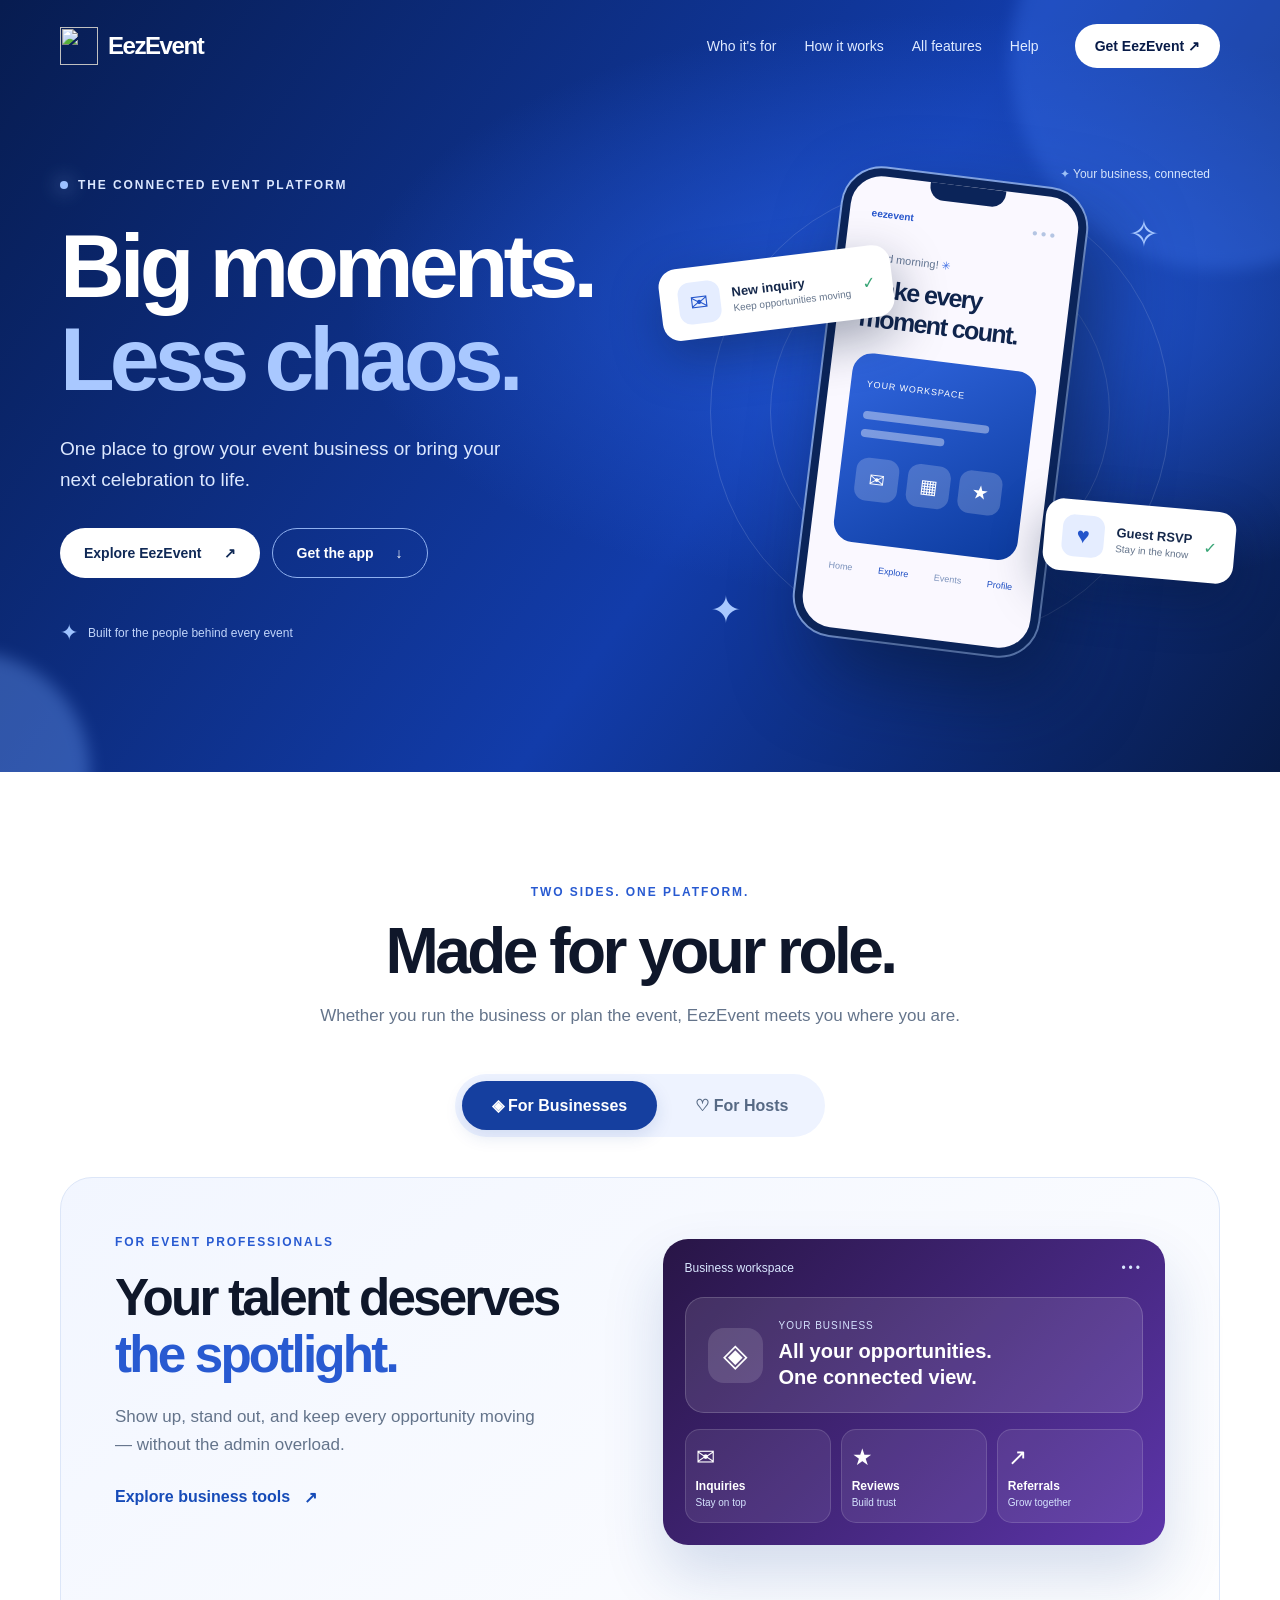
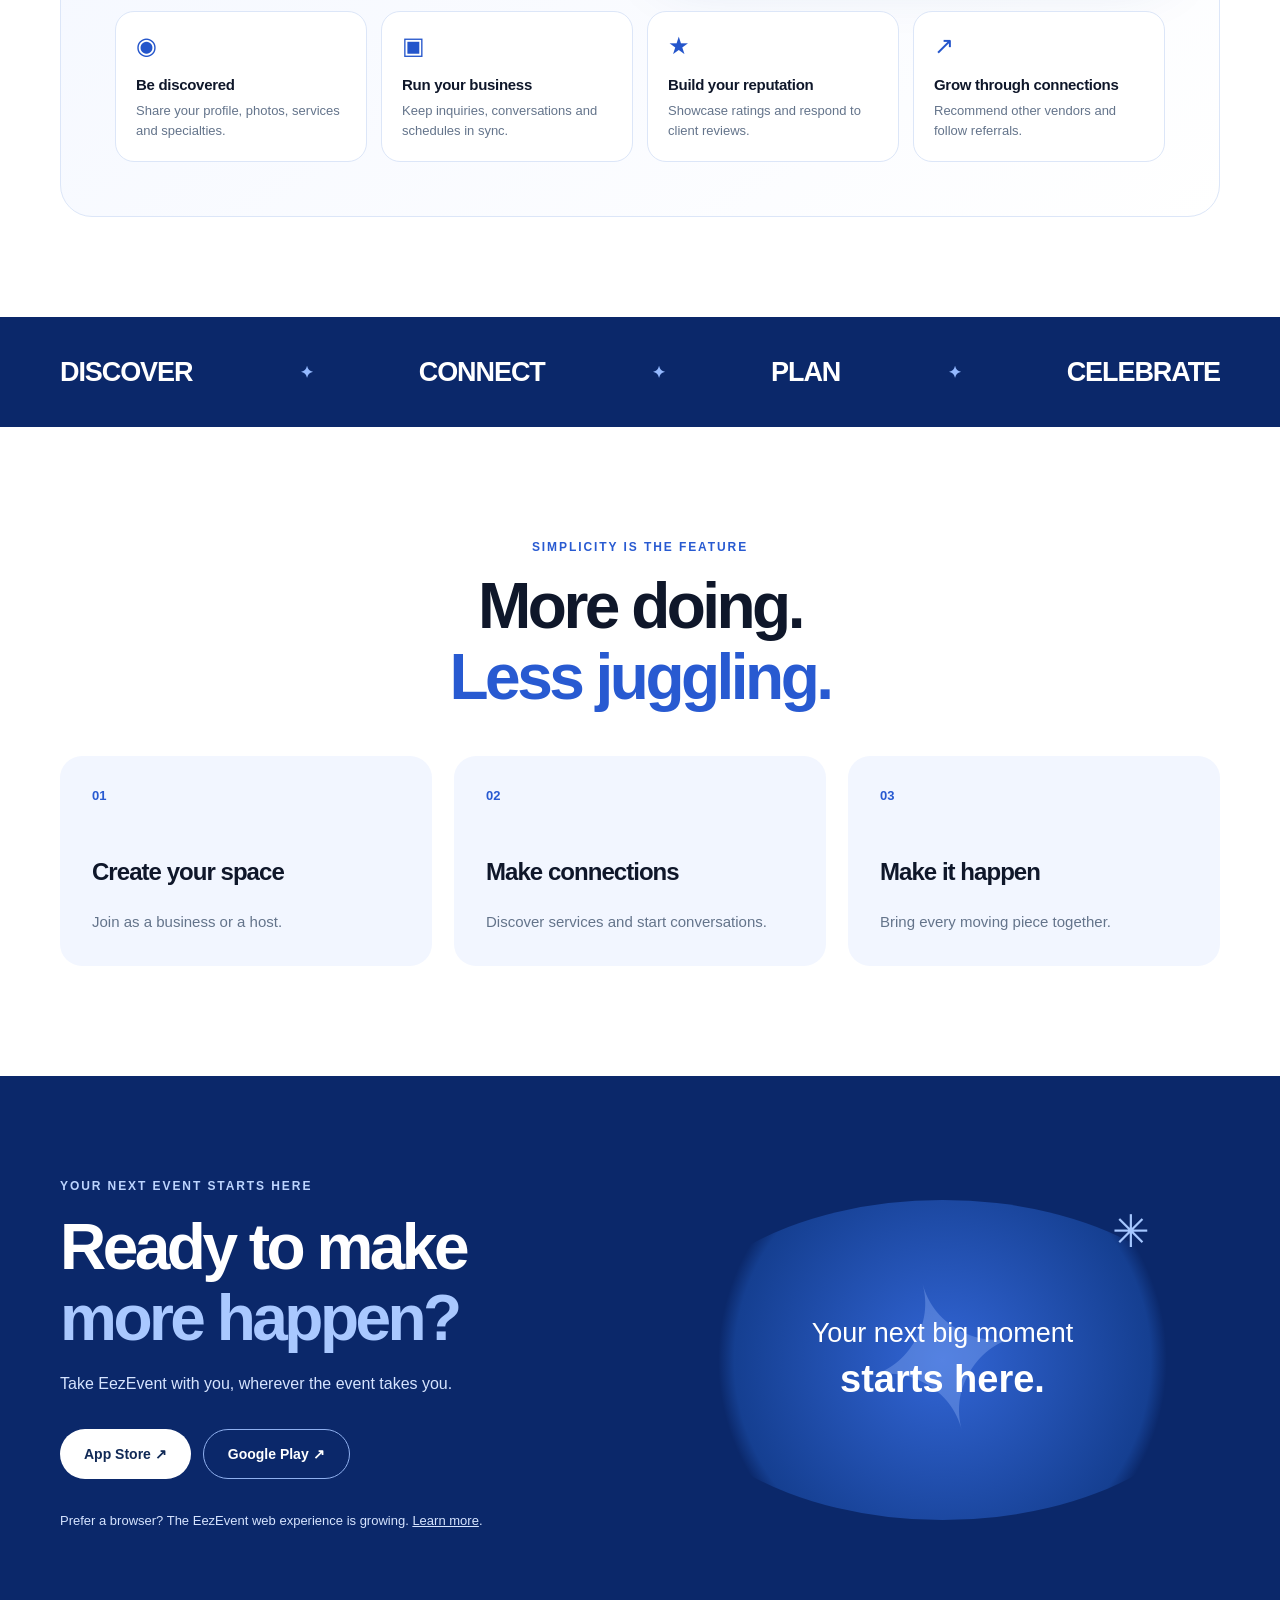
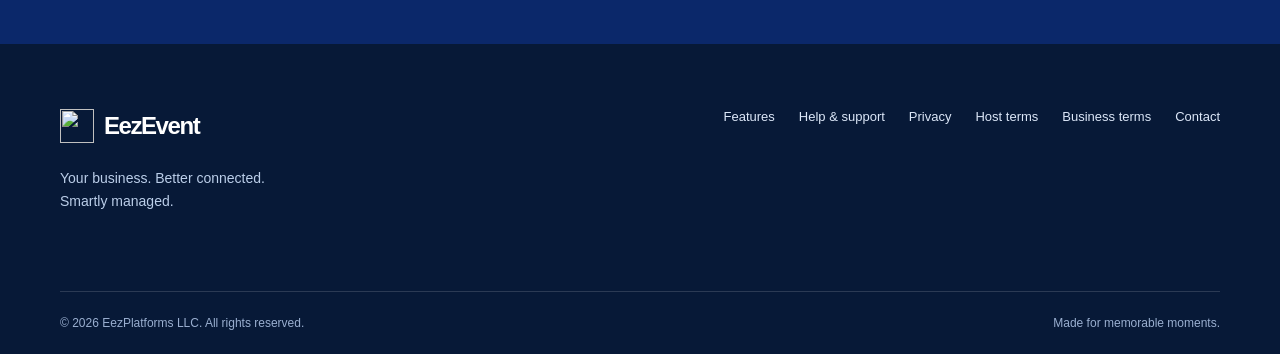
==== commit 5673567d: "style: update browser theme color to EezEvent royal blue" ====
--- a/index.html
+++ b/index.html
@@ -3,7 +3,7 @@
 <head>
   <meta charset="utf-8">
   <meta name="viewport" content="width=device-width, initial-scale=1">
-  <meta name="theme-color" content="#1b1035">
+  <meta name="theme-color" content="#0b286a">
   <title>EezEvent — More bookings. Less chaos.</title>
   <meta name="description" content="EezEvent connects event businesses and hosts. Showcase services, manage inquiries, discover vendors, send invitations and track RSVPs — all in one place.">
   <meta property="og:type" content="website">
--- a/modern.css
+++ b/modern.css
@@ -0,0 +1 @@
+:root{--royal-blue:#1e2bd6;--navy:#0d47a1;--sky:#74a6ff;--ink:#0f172a;--muted:#64748b;--royal blue:#1e2bd6;--deep:#081b48;--lav:#e9efff;--line:#dce5f7;--cream:#f8faff}*{box-sizing:border-box}html{scroll-behavior:smooth}body{margin:0;color:var(--ink);font-family:"DM Sans",sans-serif;background:#fff}h1,h2,h3,h4,p{margin-top:0}h1,h2,h3{font-family:Manrope,sans-serif;letter-spacing:-.055em}a{color:inherit;text-decoration:none}button{font:inherit}a:focus-visible,button:focus-visible{outline:3px solid #ffcb69;outline-offset:4px}.wrap{width:min(1160px,calc(100% - 48px));margin:auto}.skip{position:absolute;left:-9999px;top:0;z-index:99;background:white;padding:14px}.skip:focus{left:12px}.site-header{position:absolute;top:0;left:0;width:100%;z-index:5;color:white}.nav{height:92px;display:flex;align-items:center;gap:36px}.brand{display:inline-flex;align-items:center;gap:10px;font-family:Manrope,sans-serif;font-size:24px;font-weight:800;letter-spacing:-.06em}.brand img{object-fit:contain}.nav-links{display:flex;gap:28px;margin-left:auto;font-size:14px;color:#e0ebff}.nav-links a:hover{color:white}.nav-cta{font-size:14px;font-weight:800;background:white;color:var(--deep);border-radius:100px;padding:14px 20px;white-space:nowrap}.hero{background:radial-gradient(ellipse at 75% 40%,#2358d8 0%,transparent 45%),linear-gradient(125deg,#071c50,#123caa 58%,#081b48);color:#fff;position:relative;overflow:hidden}.hero-glow{position:absolute;pointer-events:none;border-radius:50%;filter:blur(8px);opacity:.35}.hero-glow-a{width:420px;height:420px;background:#3d74ef;right:-150px;top:-150px}.hero-glow-b{width:240px;height:240px;background:#74a6ff;left:-150px;bottom:-120px}.hero-layout{min-height:760px;display:grid;grid-template-columns:1fr 1fr;align-items:center;gap:40px;padding:132px 0 80px;position:relative}.eyebrow,.kicker,.persona-overline{font-size:12px;letter-spacing:.16em;font-weight:800}.eyebrow{color:#dbe7ff;display:flex;align-items:center;gap:10px}.eyebrow-dot{width:8px;height:8px;border-radius:50%;background:#9cc0ff;box-shadow:0 0 20px #9cc0ff}.hero h1{font-size:clamp(64px,7vw,106px);line-height:1.03;margin:28px 0}.hero h1 em,.persona-story h3 em,.how-section h2 em,.download-section h2 em{font-style:normal;color:#a9c8ff}.hero-copy>p{font-size:19px;line-height:1.65;max-width:460px;color:#dce8ff}.hero-actions,.download-actions{display:flex;flex-wrap:wrap;gap:12px;margin:32px 0}.button{display:inline-flex;align-items:center;justify-content:center;gap:22px;border-radius:100px;padding:16px 24px;font-weight:800;font-size:14px;transition:transform .2s}.button:hover,.nav-cta:hover{transform:translateY(-2px)}.button-light{background:#fff;color:#102956}.button-ghost{border:1px solid #8fb0ef;color:#fff}.hero-proof{font-size:12px;color:#c1d5fa;display:flex;align-items:center;gap:10px;margin-top:42px}.proof-symbol{color:#9ec3ff;font-size:22px}.hero-art{height:560px;position:relative;display:grid;place-items:center}.orbit{position:absolute;border:1px solid #ffffff23;border-radius:50%;width:460px;height:460px}.orbit-two{width:340px;height:340px}.phone-shell{height:470px;width:245px;background:#faf8ff;border:8px solid #0b2459;border-radius:39px;box-shadow:25px 35px 80px #07173590,0 0 0 2px #8daff0;transform:rotate(7deg);position:relative;padding:12px;color:#10254d}.phone-camera{width:76px;height:17px;border-radius:0 0 14px 14px;background:#0b2459;position:absolute;top:0;left:calc(50% - 38px)}.phone-screen{height:100%;padding:20px 10px;overflow:hidden}.phone-top{display:flex;justify-content:space-between;font-size:10px;font-weight:800;color:#2353cb}.phone-top span:last-child{color:#b4c5e3}.phone-welcome{font-size:11px;margin-top:32px;color:#637694}.phone-welcome span{color:#3c6de4}.phone-title{font-family:Manrope,sans-serif;font-size:25px;line-height:1.2;font-weight:800;letter-spacing:-.06em;margin:9px 0 20px}.phone-panel{background:linear-gradient(145deg,#3166df,#0c3b9e);color:white;border-radius:20px;padding:20px 16px;height:190px}.panel-kicker{font-size:9px;letter-spacing:.1em}.mini-line{height:8px;background:#ffffff65;width:55%;border-radius:8px;margin:10px 0}.mini-line.long{width:83%;margin-top:20px}.mini-row{display:flex;gap:9px;margin-top:20px}.mini-tile{background:#ffffff32;border-radius:12px;width:43px;height:43px;display:grid;place-items:center;font-size:19px}.phone-bottom{display:flex;justify-content:space-between;font-size:9px;margin-top:20px;color:#7a91bb}.phone-bottom span{color:#1d4ec4}.floating-card{position:absolute;background:#fff;color:#15284b;display:flex;align-items:center;gap:12px;padding:15px 18px;border-radius:18px;box-shadow:0 18px 50px #07173560;z-index:2}.floating-card strong,.floating-card small{display:block}.floating-card strong{font-size:13px}.floating-card small{font-size:10px;color:#64748b;margin-top:3px}.float-icon{font-size:22px;background:#e5edff;color:#2455cb;border-radius:12px;width:42px;height:42px;display:grid;place-items:center}.float-check{color:#39a576}.float-inquiry{left:0;top:125px;transform:rotate(-7deg)}.float-rsvp{right:-15px;bottom:115px;transform:rotate(5deg)}.art-label{position:absolute;top:35px;right:10px;font-size:12px;color:#d9e8ff}.tiny-icon{color:#a4c8ff}.art-spark{position:absolute;color:#a8c8ff;font-size:38px}.art-spark-one{left:50px;bottom:60px}.art-spark-two{right:60px;top:80px}.persona-section{padding:110px 0 100px}.section-intro{text-align:center;max-width:700px;margin:0 auto 44px}.kicker{color:#285ad1}.section-intro h2{font-size:clamp(42px,5vw,65px);line-height:1.1;margin:16px 0}.section-intro p{font-size:17px;color:var(--muted);line-height:1.65}.persona-switch{display:flex;gap:8px;background:#eef3ff;border-radius:100px;padding:7px;width:fit-content;margin:0 auto 40px}.persona-tab{border:0;background:transparent;color:#566984;padding:15px 30px;border-radius:100px;font-weight:800;cursor:pointer}.persona-tab.active{background:#153f9f;color:#fff;box-shadow:0 6px 18px #123c9922}.persona-panel{display:grid;grid-template-columns:1fr 1fr;gap:45px;align-items:center;background:linear-gradient(145deg,#f2f6ff,#fff);border:1px solid #dce6f8;border-radius:32px;padding:54px}.persona-panel[hidden]{display:none}.persona-overline{color:#285ad1}.persona-story h3{font-size:clamp(39px,4vw,58px);line-height:1.1;margin:20px 0}.persona-story h3 em{color:#285ad1}.persona-story p{color:var(--muted);font-size:17px;line-height:1.65;max-width:430px}.text-action{font-weight:800;color:#164bb8;display:inline-flex;gap:14px;margin-top:12px}.feature-visual{background:linear-gradient(135deg,#281546,#5c35aa);padding:22px;border-radius:25px;box-shadow:0 30px 60px #153f912b;color:white;min-height:280px;grid-column:2;grid-row:1/3}.visual-head{display:flex;justify-content:space-between;color:#d9e7ff;font-size:12px;margin-bottom:22px}.visual-dots{letter-spacing:3px}.visual-card-primary{background:#ffffff1b;border:1px solid #ffffff2c;border-radius:19px;padding:22px;display:flex;gap:16px;align-items:center}.visual-symbol{width:55px;height:55px;display:grid;place-items:center;background:#ffffff22;border-radius:16px;font-size:32px}.visual-card small,.visual-card strong{display:block}.visual-card small{font-size:10px;color:#d6e3ff;letter-spacing:.1em;margin-bottom:7px}.visual-card strong{font-size:20px;line-height:1.3}.visual-columns{display:grid;grid-template-columns:repeat(3,1fr);gap:10px;margin-top:16px}.visual-columns>div{background:#ffffff14;border:1px solid #ffffff24;border-radius:15px;padding:14px 10px}.visual-columns span,.visual-columns strong,.visual-columns small{display:block}.visual-columns span{font-size:23px;margin-bottom:8px}.visual-columns strong{font-size:12px}.visual-columns small{font-size:10px;color:#d6e4ff;margin-top:4px}.persona-features{grid-column:1/-1;display:grid;grid-template-columns:repeat(4,1fr);gap:14px;margin-top:14px}.persona-features article{padding:20px;border-radius:19px;background:white;border:1px solid #dce6f8}.feature-icon{font-size:24px;color:#2455cb;display:block;margin-bottom:16px}.persona-features h4{font-size:15px;letter-spacing:-.02em;margin-bottom:8px}.persona-features p{color:var(--muted);font-size:13px;line-height:1.55;margin:0}.host-panel{background:linear-gradient(145deg,#f0f7ff,#fff)}.host-visual{background:linear-gradient(130deg,#1b56c4,#5e9cf1)}.statement-band{background:#0b286a;color:#fff;overflow:hidden}.statement-band .wrap{min-height:110px;display:flex;align-items:center;justify-content:space-between;gap:20px;font-size:clamp(16px,2.4vw,27px);font-weight:800;letter-spacing:-.04em}.statement-band i{font-size:16px;color:#94b9ff;font-style:normal}.how-section{padding:110px 0}.how-section .section-intro h2 em{color:#285ad1}.steps{display:grid;grid-template-columns:repeat(3,1fr);gap:22px}.steps article{background:#f2f6ff;padding:32px;border-radius:22px}.step-number{color:#285ad1;font-weight:800;font-size:13px;margin-bottom:55px}.steps h3{font-size:24px;letter-spacing:-.04em}.steps p{color:var(--muted);font-size:15px;line-height:1.6;margin-bottom:0}.download-section{background:#0b286a;color:#fff;overflow:hidden}.download-layout{padding:100px 0;display:grid;grid-template-columns:1fr 1fr;gap:50px;align-items:center}.download-section .kicker{color:#bdd5ff}.download-section h2{font-size:clamp(48px,5vw,72px);line-height:1.1;margin:18px 0}.download-section p{color:#d6e4ff;line-height:1.6}.browser-note{font-size:13px;margin-top:30px}.browser-note a{text-decoration:underline}.download-art{height:320px;display:grid;place-items:center;position:relative;background:radial-gradient(circle,#3265d5,#153f91 65%,transparent 70%);border-radius:50%}.download-shape{position:absolute;font-size:200px;color:#9fc0ff;opacity:.32;transform:rotate(-15deg)}.download-shape-small{position:absolute;top:5px;right:70px;font-size:45px;color:#a5c7ff}.download-message{font-family:Manrope,sans-serif;font-size:27px;text-align:center;line-height:1.4;position:relative}.download-message strong{font-size:38px}.footer{background:#071937;color:#fff}.footer-main{padding:65px 0;display:flex;justify-content:space-between;gap:30px}.footer-brand p{color:#bbcee9;font-size:14px;line-height:1.6;margin-top:20px}.footer-links{display:flex;flex-wrap:wrap;align-content:flex-start;gap:18px 24px;max-width:550px;color:#dce7f8;font-size:13px}.footer-links a:hover{text-decoration:underline}.footer-bottom{border-top:1px solid #ffffff25;display:flex;justify-content:space-between;padding:24px 0;color:#9aafd0;font-size:12px}@media(max-width:950px){.nav-links{display:none}.nav-cta{margin-left:auto}.hero-layout{grid-template-columns:1fr;gap:10px;padding-top:160px}.hero-art{height:510px}.hero-copy{max-width:700px}.persona-panel{grid-template-columns:1fr}.feature-visual{grid-column:1;grid-row:auto}.persona-features{grid-template-columns:repeat(2,1fr)}.download-layout{grid-template-columns:1fr}.download-art{max-width:500px;width:100%;justify-self:center}}@media(max-width:620px){.wrap{width:min(100% - 32px,1160px)}.nav{height:76px}.brand{font-size:21px}.nav-cta{padding:12px 16px}.hero-layout{padding:135px 0 45px;min-height:0}.hero h1{font-size:clamp(52px,12vw,78px)}.hero-copy>p{font-size:17px}.hero-art{height:400px}.phone-shell{transform:scale(.75) rotate(7deg)}.orbit{width:330px;height:330px}.orbit-two{width:230px;height:230px}.floating-card{padding:9px 10px;gap:6px}.floating-card strong{font-size:11px}.floating-card small{font-size:9px}.float-icon{width:30px;height:30px;font-size:15px}.float-inquiry{left:0;top:80px}.float-rsvp{right:0;bottom:65px}.art-label{right:0;top:8px}.persona-section,.how-section{padding:70px 0}.persona-switch{width:100%;justify-content:center}.persona-tab{flex:1;padding:14px 10px;font-size:13px}.persona-panel{padding:26px 20px;border-radius:22px;gap:28px}.persona-story h3{font-size:39px}.persona-features{grid-template-columns:1fr;gap:10px}.persona-features article{display:flex;gap:15px;padding:14px}.feature-icon{margin:0;min-width:26px}.visual-columns{gap:5px}.visual-columns>div{padding:12px 7px}.visual-columns strong{font-size:10px}.statement-band .wrap{flex-wrap:wrap;justify-content:center;padding:25px 0;gap:12px}.steps{grid-template-columns:1fr}.step-number{margin-bottom:30px}.download-layout{padding:75px 0}.download-art{height:250px}.footer-main,.footer-bottom{flex-direction:column}.footer-main{padding:45px 0}.footer-bottom{gap:8px}}@media(prefers-reduced-motion:reduce){html{scroll-behavior:auto}.button{transition:none}}
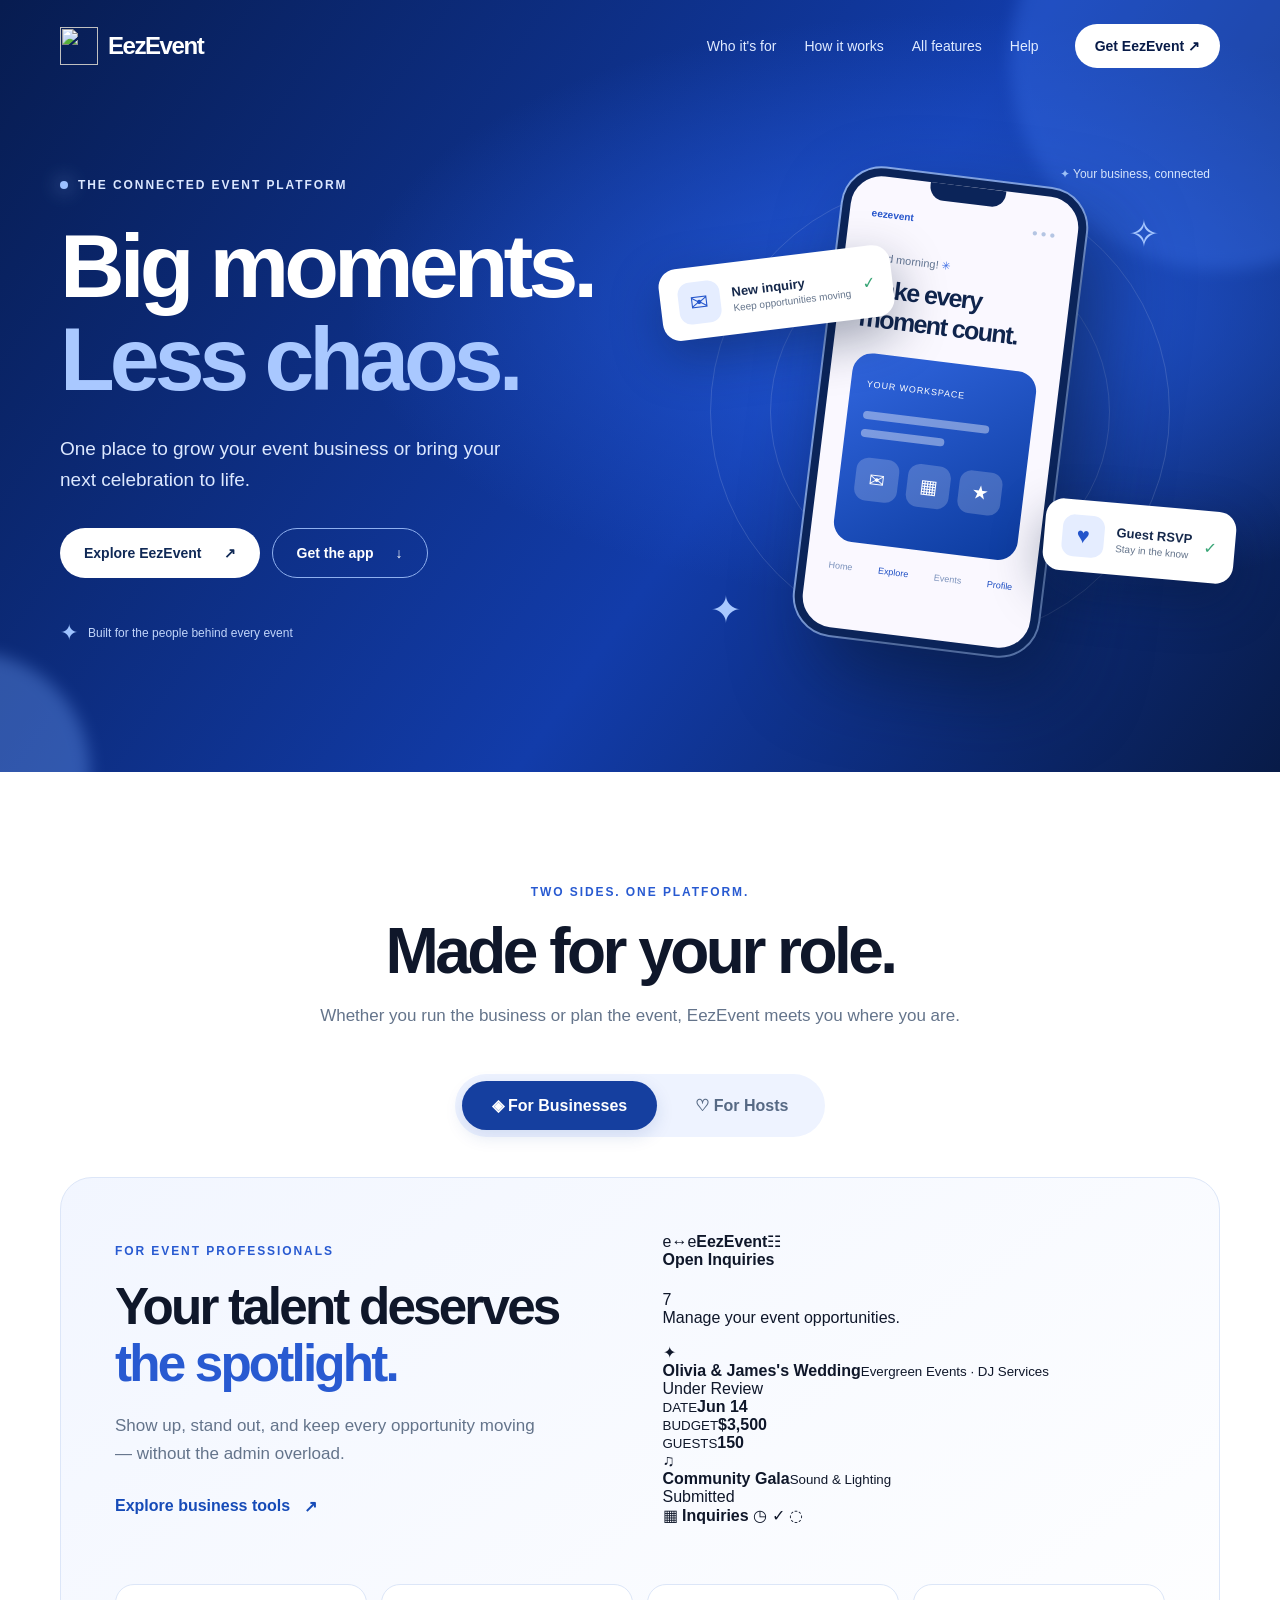
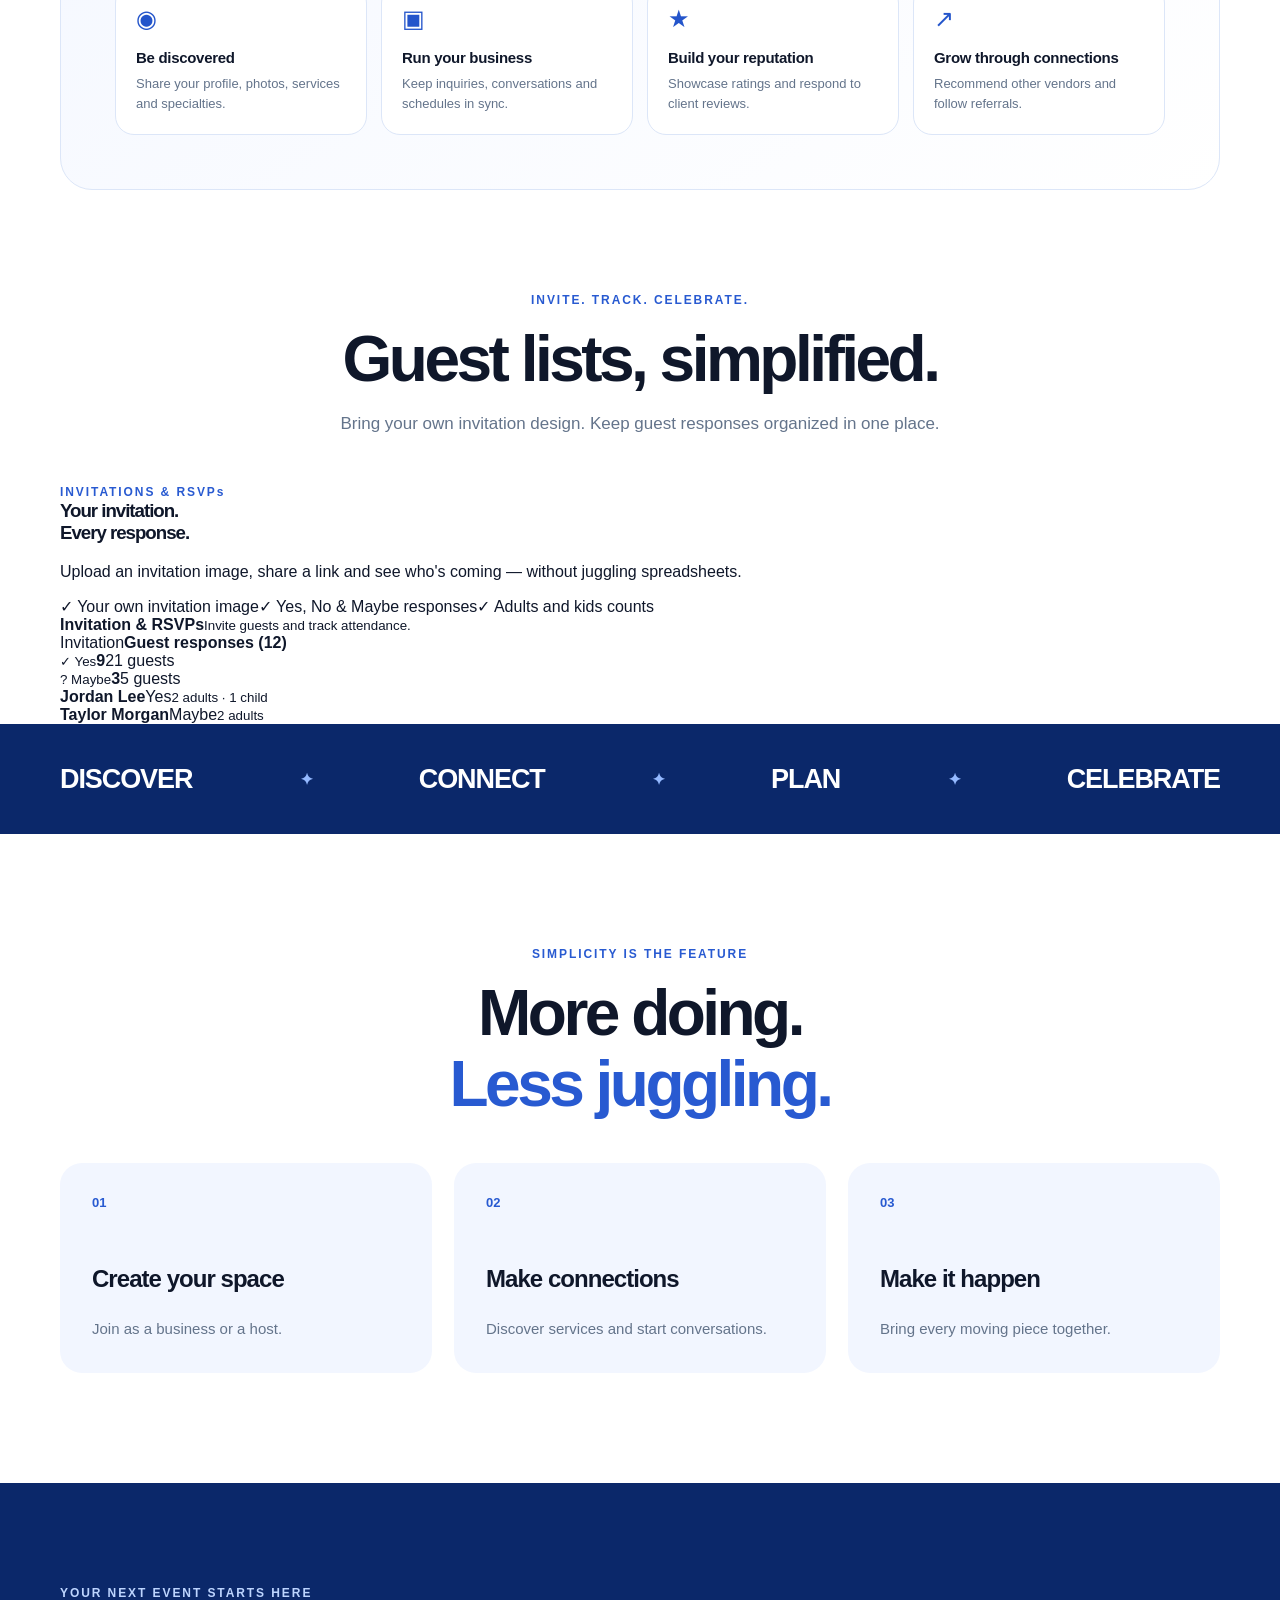
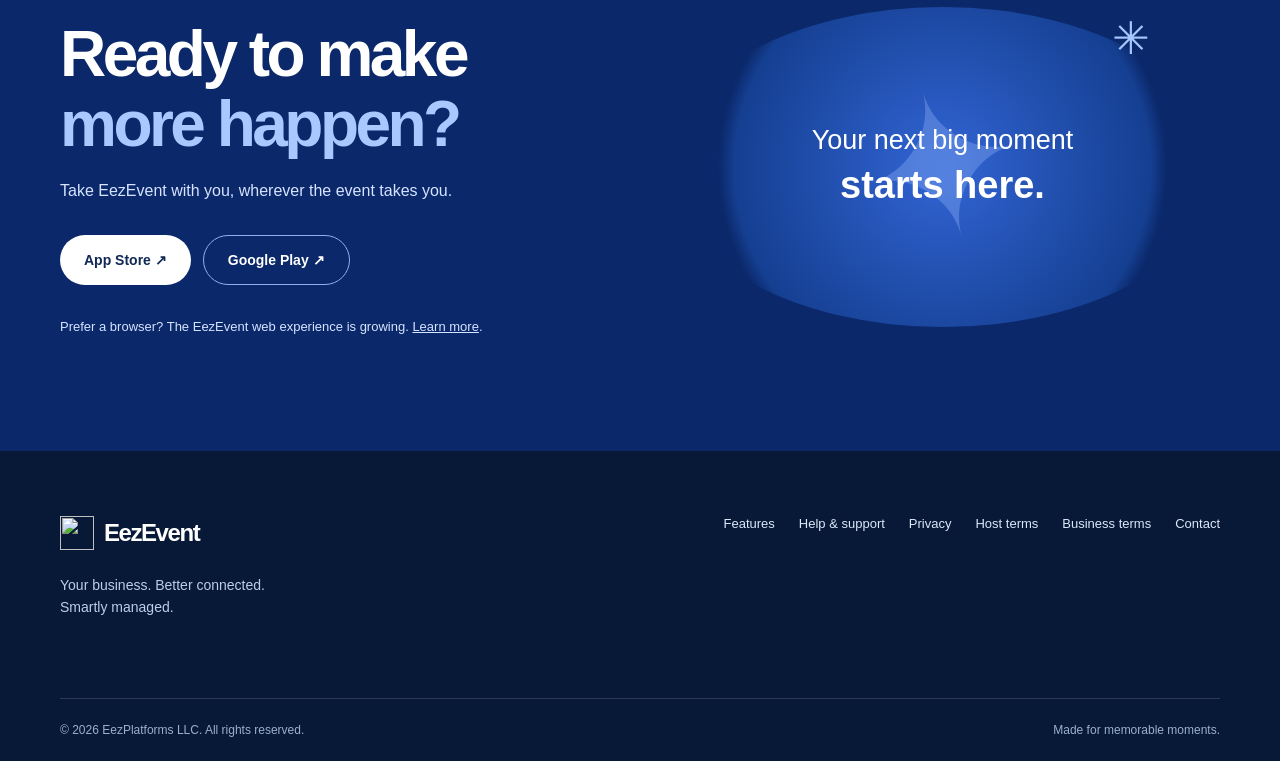
==== commit 2b7fc9c6: "feat(site): replace generic visuals with EezEvent-inspired anonymized product previews" ====
--- a/index.html
+++ b/index.html
@@ -56,7 +56,7 @@
   </div>
   <div class="persona-panel business-panel" id="panel-business" role="tabpanel" aria-labelledby="tab-business">
     <div class="persona-story"><span class="persona-overline">FOR EVENT PROFESSIONALS</span><h3>Your talent deserves<br><em>the spotlight.</em></h3><p>Show up, stand out, and keep every opportunity moving — without the admin overload.</p><a class="text-action" href="./marketing.html#discover">Explore business tools <span aria-hidden="true">↗</span></a></div>
-    <div class="feature-visual"><div class="visual-head"><span>Business workspace</span><span class="visual-dots">•••</span></div><div class="visual-card visual-card-primary"><span class="visual-symbol">◈</span><div><small>YOUR BUSINESS</small><strong>All your opportunities.<br>One connected view.</strong></div></div><div class="visual-columns"><div><span>✉</span><strong>Inquiries</strong><small>Stay on top</small></div><div><span>★</span><strong>Reviews</strong><small>Build trust</small></div><div><span>↗</span><strong>Referrals</strong><small>Grow together</small></div></div></div>
+    <div class="product-preview" aria-label="Illustrative EezEvent business inquiries interface with sample event data"><div class="preview-top"><span class="preview-logo">e↔e</span><strong>EezEvent</strong><span class="preview-menu">☷</span></div><div class="preview-body"><div class="preview-heading"><h4>Open Inquiries</h4><span class="preview-count">7</span></div><p class="preview-subtitle">Manage your event opportunities.</p><div class="preview-inquiry"><div class="preview-inquiry-head"><span class="preview-avatar">✦</span><div><strong>Olivia & James's Wedding</strong><small>Evergreen Events · DJ Services</small></div><span class="preview-status">Under Review</span></div><div class="preview-metrics"><div><small>DATE</small><strong>Jun 14</strong></div><div><small>BUDGET</small><strong>$3,500</strong></div><div><small>GUESTS</small><strong>150</strong></div></div></div><div class="preview-inquiry preview-inquiry-compact"><div class="preview-inquiry-head"><span class="preview-avatar alt">♫</span><div><strong>Community Gala</strong><small>Sound & Lighting</small></div><span class="preview-status blue">Submitted</span></div></div><div class="preview-bottom">▦ <b>Inquiries</b> ◷ ✓ ◌</div></div></div>
     <div class="persona-features">
       <article><span class="feature-icon">◉</span><div><h4>Be discovered</h4><p>Share your profile, photos, services and specialties.</p></div></article>
       <article><span class="feature-icon">▣</span><div><h4>Run your business</h4><p>Keep inquiries, conversations and schedules in sync.</p></div></article>
@@ -66,7 +66,7 @@
   </div>
   <div class="persona-panel host-panel" id="panel-host" role="tabpanel" aria-labelledby="tab-host" hidden>
     <div class="persona-story"><span class="persona-overline">FOR HOSTS & EVENT PLANNERS</span><h3>Dream it. Plan it.<br><em>Celebrate it.</em></h3><p>From finding the right team to inviting your favorite people, make planning feel effortless.</p><a class="text-action" href="#get-started">Start planning <span aria-hidden="true">↗</span></a></div>
-    <div class="feature-visual host-visual"><div class="visual-head"><span>My celebration</span><span class="visual-dots">•••</span></div><div class="visual-card visual-card-primary"><span class="visual-symbol">♡</span><div><small>YOUR EVENT</small><strong>Every detail.<br>Beautifully together.</strong></div></div><div class="visual-columns"><div><span>⌕</span><strong>Vendors</strong><small>Find your fit</small></div><div><span>✉</span><strong>Invites</strong><small>Send & share</small></div><div><span>✓</span><strong>RSVPs</strong><small>Stay updated</small></div></div></div>
+    <div class="product-preview" aria-label="Illustrative EezEvent host event overview with sample event data"><div class="preview-top"><span class="preview-logo">e↔e</span><strong>EezEvent</strong><span class="preview-menu">☷</span></div><div class="preview-body"><div class="preview-event"><span class="preview-avatar host-avatar">♥</span><div><h4>Olivia & James's Wedding</h4><small>Wedding · June 14, 2027</small></div></div><div class="preview-event-metrics"><span>♧ 150 guests</span><span>⌖ Charlotte, NC</span></div><div class="preview-invite-row"><span>✉</span><strong>Invitations & RSVPs</strong><span>›</span></div><div class="preview-tracker"><strong>Vendor Tracker</strong><small>Everything coming together.</small><div class="preview-numbers"><span><b>4</b> Finalized</span><span><b>2</b> In progress</span><span><b>3</b> To explore</span></div><div class="preview-progress"><i></i><i></i><i></i></div></div><div class="preview-bottom">✦ <b>Events</b> ⌕ ◇ ◌</div></div></div>
     <div class="persona-features">
       <article><span class="feature-icon">⌕</span><div><h4>Find your people</h4><p>Explore vendors, specialties, profiles and reviews.</p></div></article>
       <article><span class="feature-icon">✉</span><div><h4>Invite beautifully</h4><p>Upload your invitation image and track guest RSVPs.</p></div></article>
@@ -75,6 +75,7 @@
     </div>
   </div>
 </section>
+<section class="showcase-section wrap" id="invitations"><div class="section-intro"><span class="kicker">INVITE. TRACK. CELEBRATE.</span><h2>Guest lists, simplified.</h2><p>Bring your own invitation design. Keep guest responses organized in one place.</p></div><div class="showcase-grid"><div class="showcase-copy"><span class="persona-overline">INVITATIONS & RSVPs</span><h3>Your invitation.<br>Every response.</h3><p>Upload an invitation image, share a link and see who's coming — without juggling spreadsheets.</p><div class="showcase-bullets"><span>✓ Your own invitation image</span><span>✓ Yes, No & Maybe responses</span><span>✓ Adults and kids counts</span></div></div><div class="rsvp-preview" aria-label="Illustrative EezEvent RSVP summary using fictional sample data"><div class="rsvp-header"><strong>Invitation & RSVPs</strong><small>Invite guests and track attendance.</small></div><div class="rsvp-tabs"><span>Invitation</span><b>Guest responses (12)</b></div><div class="rsvp-cards"><div class="rsvp-yes"><small>✓ Yes</small><strong>9</strong><span>21 guests</span></div><div class="rsvp-maybe"><small>? Maybe</small><strong>3</strong><span>5 guests</span></div></div><div class="rsvp-guest"><strong>Jordan Lee</strong><span>Yes</span><small>2 adults · 1 child</small></div><div class="rsvp-guest"><strong>Taylor Morgan</strong><span>Maybe</span><small>2 adults</small></div></div></div></section>
 <section class="statement-band"><div class="wrap"><span>DISCOVER</span><i>✦</i><span>CONNECT</span><i>✦</i><span>PLAN</span><i>✦</i><span>CELEBRATE</span></div></section>
 <section class="how-section wrap" id="how-it-works"><div class="section-intro"><span class="kicker">SIMPLICITY IS THE FEATURE</span><h2>More doing.<br><em>Less juggling.</em></h2></div><div class="steps"><article><div class="step-number">01</div><h3>Create your space</h3><p>Join as a business or a host.</p></article><article><div class="step-number">02</div><h3>Make connections</h3><p>Discover services and start conversations.</p></article><article><div class="step-number">03</div><h3>Make it happen</h3><p>Bring every moving piece together.</p></article></div></section>
 <section class="download-section" id="get-started"><div class="wrap download-layout"><div><span class="kicker">YOUR NEXT EVENT STARTS HERE</span><h2>Ready to make<br><em>more happen?</em></h2><p>Take EezEvent with you, wherever the event takes you.</p><div class="download-actions"><a class="button button-light" href="https://apps.apple.com/us/app/eezevent/id6774633058" target="_blank" rel="noopener noreferrer">App Store ↗</a><a class="button button-ghost" href="https://play.google.com/store/apps/details?id=com.eezevent.app" target="_blank" rel="noopener noreferrer">Google Play ↗</a></div><p class="browser-note">Prefer a browser? The EezEvent web experience is growing. <a href="./help.html">Learn more</a>.</p></div><div class="download-art" aria-hidden="true"><span class="download-shape">✦</span><span class="download-shape-small">✳</span><div class="download-message">Your next big moment<br><strong>starts here.</strong></div></div></div></section>
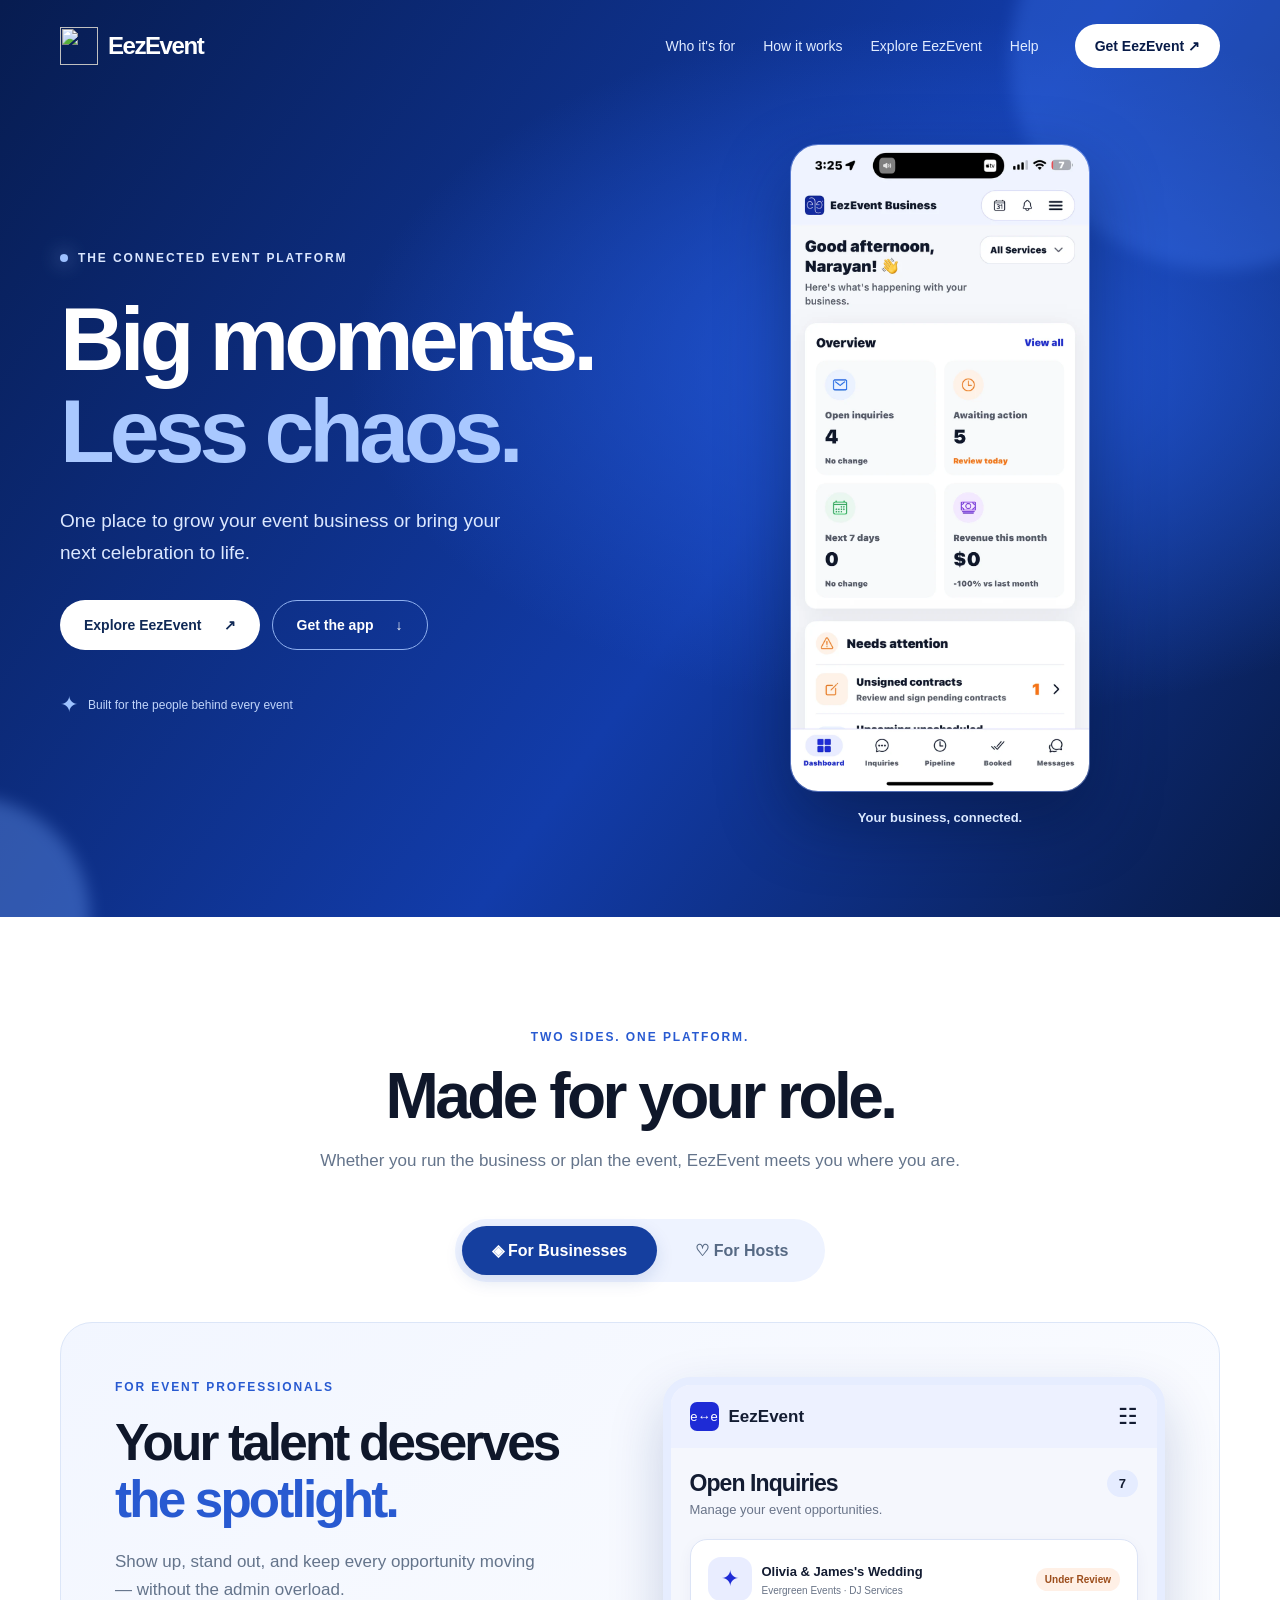
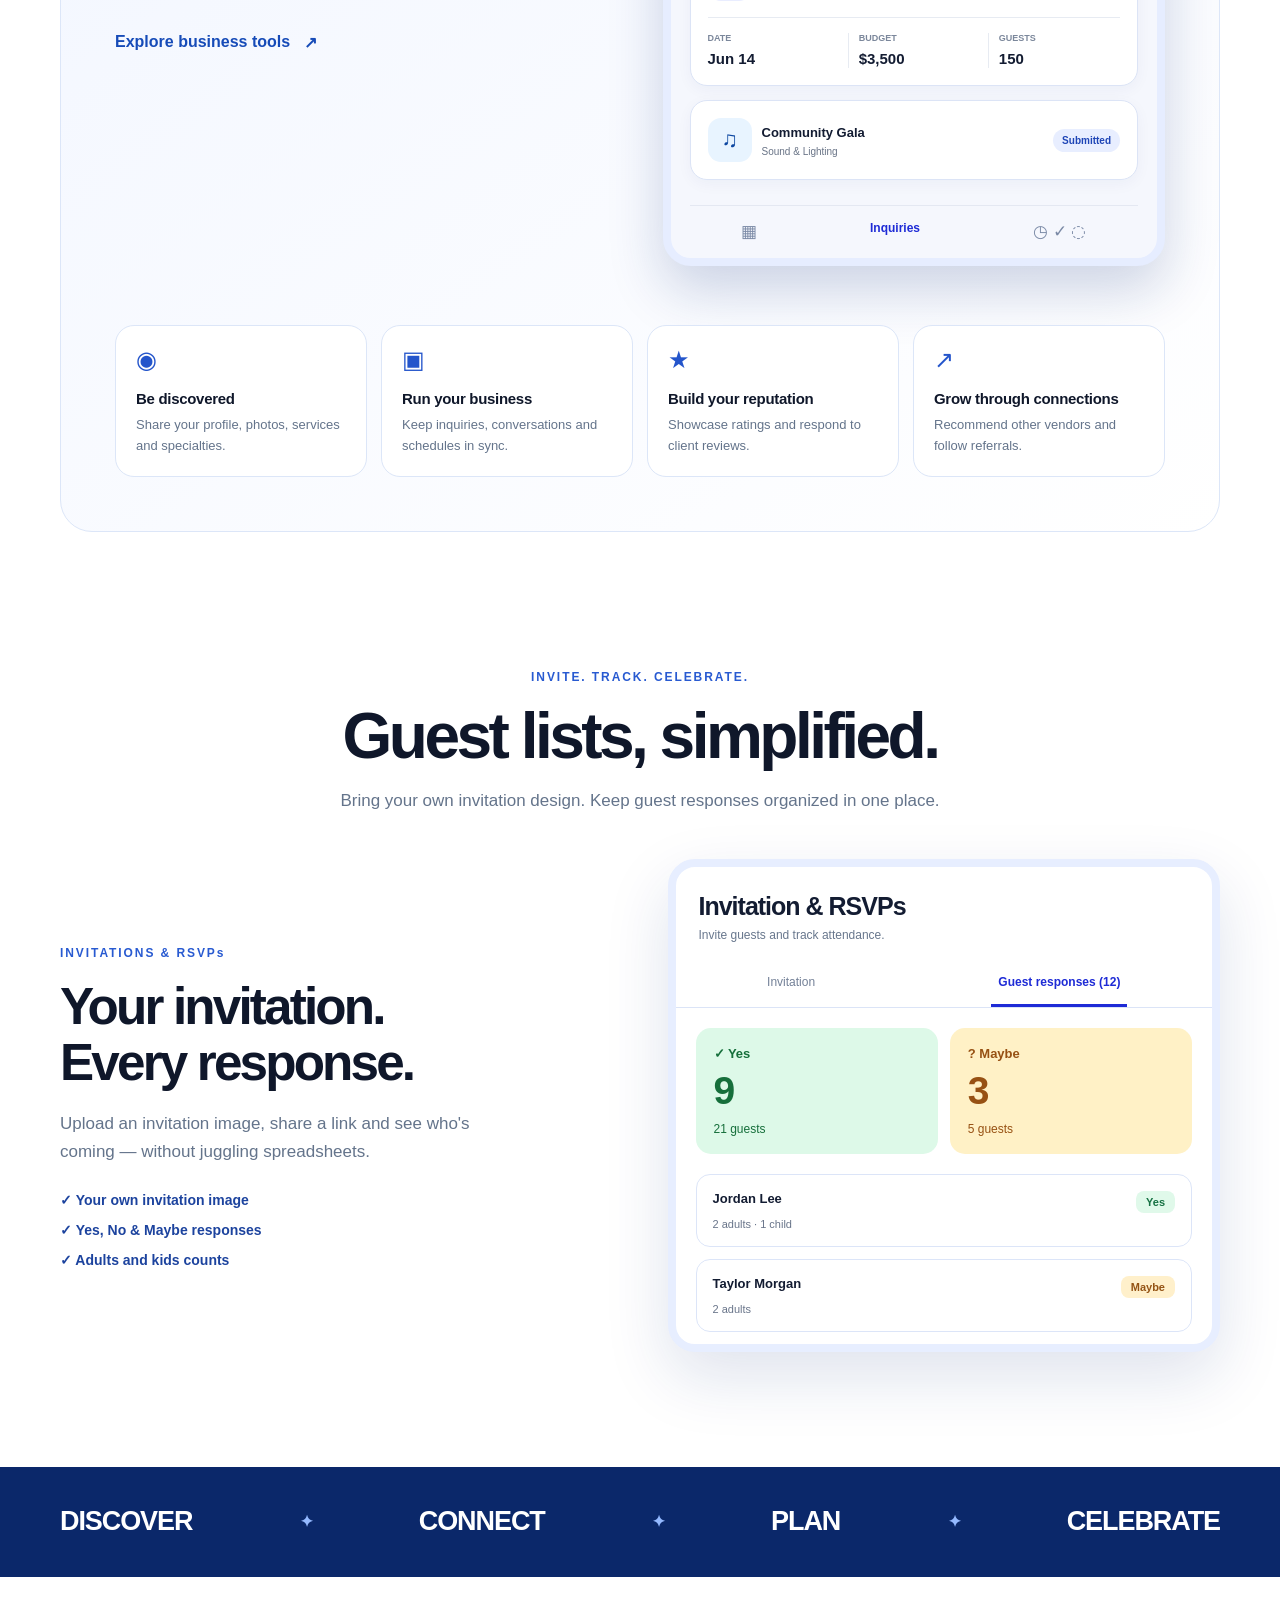
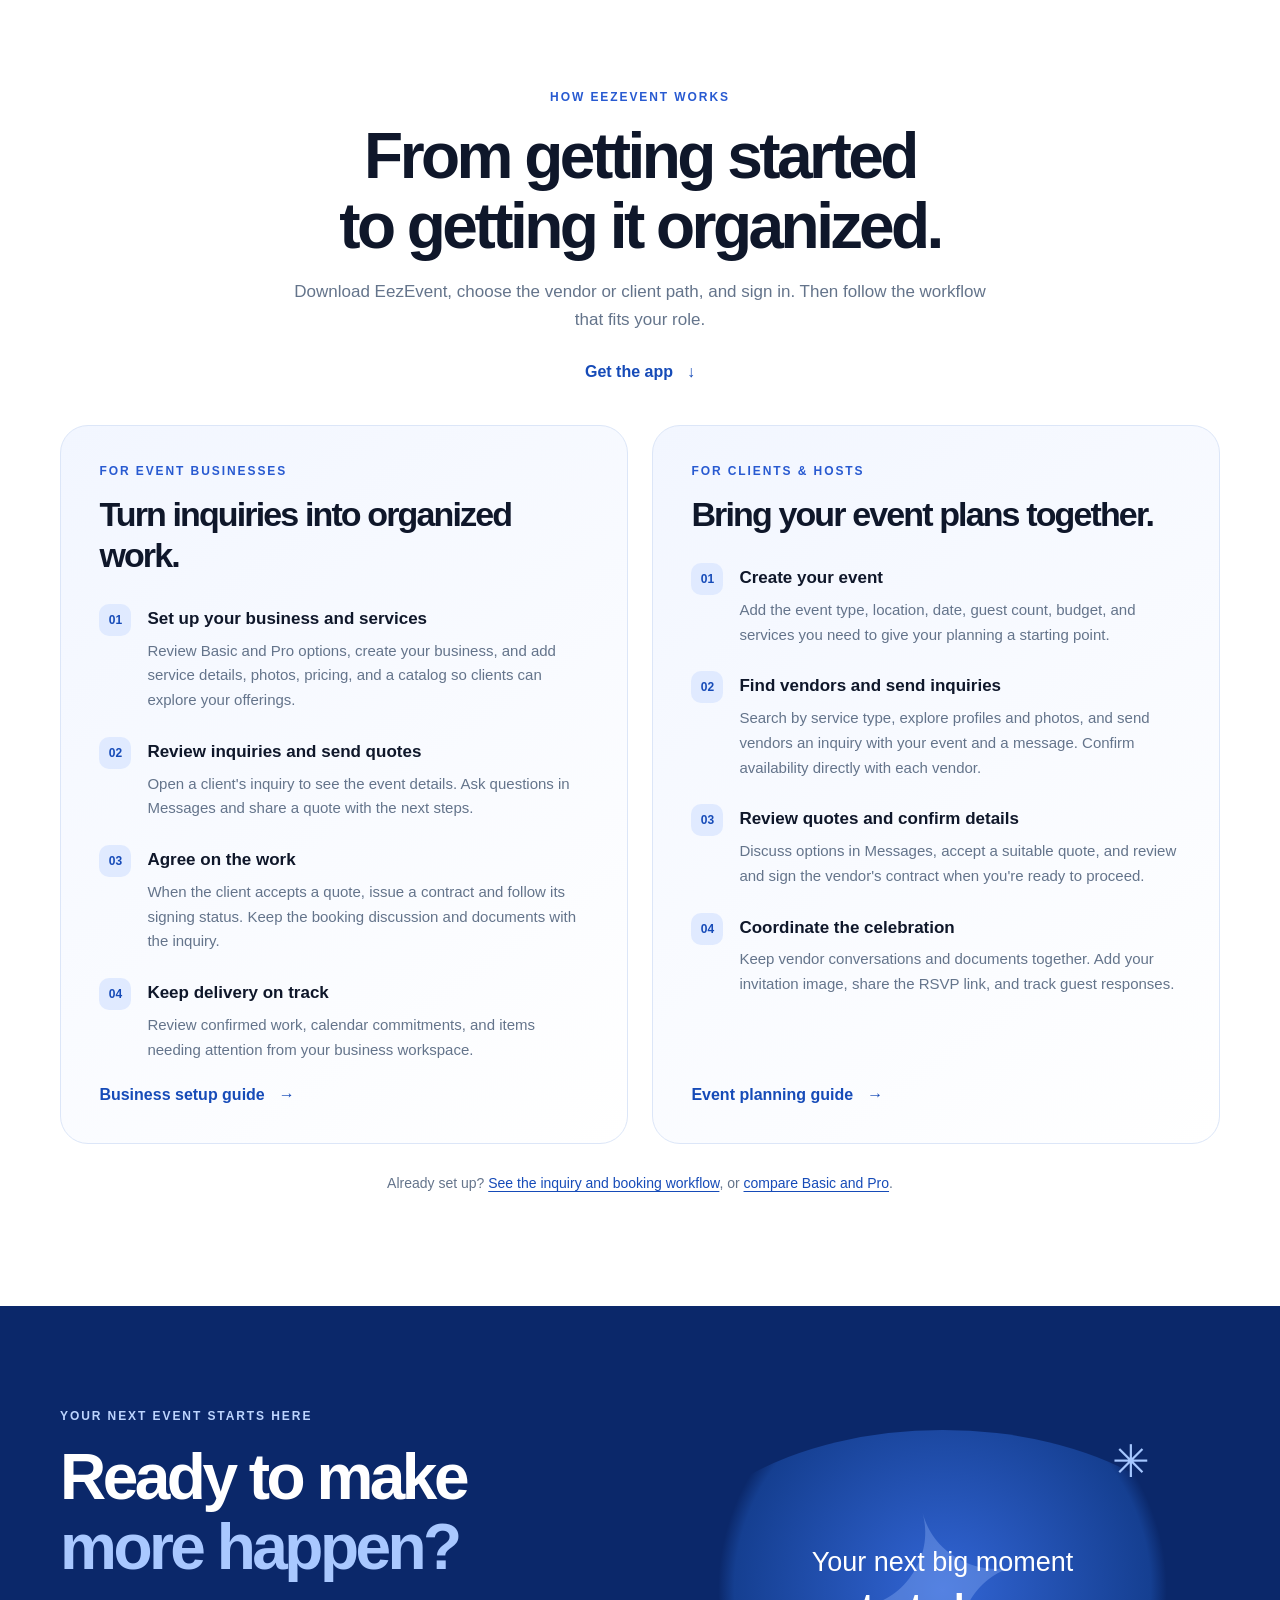
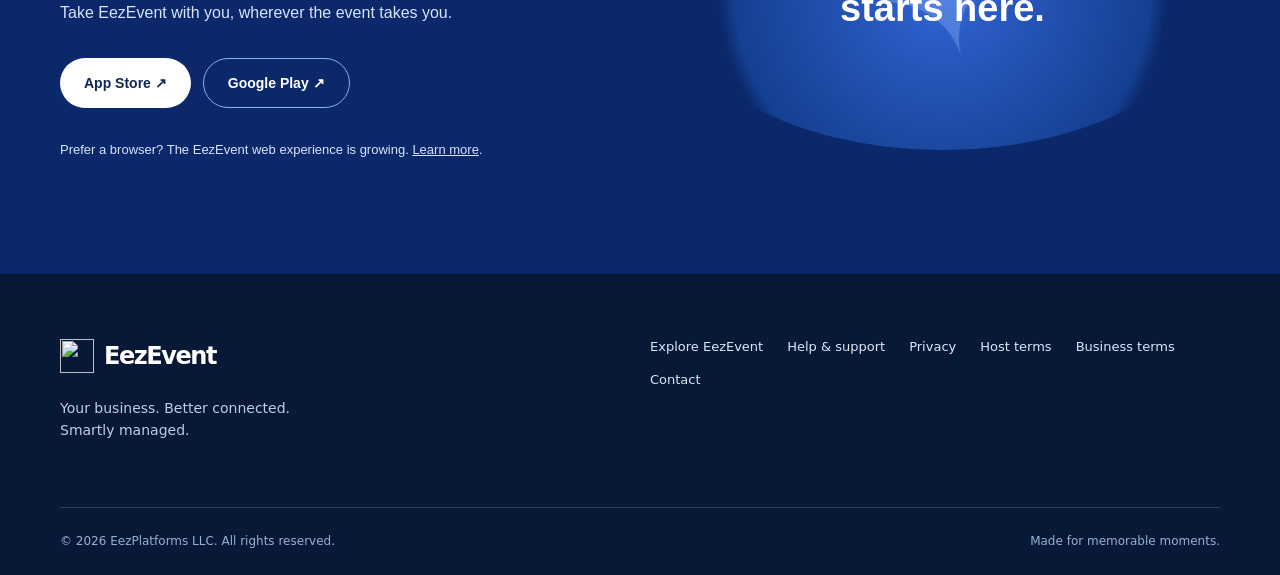
==== commit 867c5ceb: "Add footer styles for public site layout - Introduced a new CSS file for the site footer to maintain" ====
--- a/index.html
+++ b/index.html
@@ -17,13 +17,14 @@
   <link rel="preconnect" href="https://fonts.gstatic.com" crossorigin>
   <link href="https://fonts.googleapis.com/css2?family=DM+Sans:wght@400;500;600;700;800&family=Manrope:wght@400;500;600;700;800&display=swap" rel="stylesheet">
   <link rel="stylesheet" href="./modern.css">
+  <link rel="stylesheet" href="./footer.css">
 </head>
 <body>
 <a class="skip" href="#main">Skip to content</a>
 <header class="site-header">
   <nav class="nav wrap" aria-label="Main navigation">
     <a class="brand" href="./index.html" aria-label="EezEvent home"><img src="./assets/eezevent-just-logo.png" alt="" width="38" height="38"><span>EezEvent</span></a>
-    <div class="nav-links"><a href="#experiences">Who it's for</a><a href="#how-it-works">How it works</a><a href="./marketing.html">All features</a><a href="./help.html">Help</a></div>
+    <div class="nav-links"><a href="#experiences">Who it's for</a><a href="#how-it-works">How it works</a><a href="./marketing.html">Explore EezEvent</a><a href="./help.html">Help</a></div>
     <a class="nav-cta" href="#get-started">Get EezEvent <span aria-hidden="true">↗</span></a>
   </nav>
 </header>
@@ -38,14 +39,10 @@
       <div class="hero-actions"><a class="button button-light" href="#experiences">Explore EezEvent <span aria-hidden="true">↗</span></a><a class="button button-ghost" href="#get-started">Get the app <span aria-hidden="true">↓</span></a></div>
       <div class="hero-proof"><span class="proof-symbol">✦</span> Built for the people behind every event</div>
     </div>
-    <div class="hero-art" aria-label="Illustration of the EezEvent vendor and host experiences">
-      <div class="orbit orbit-one"></div><div class="orbit orbit-two"></div>
-      <div class="art-label art-label-top"><span class="tiny-icon">✦</span> Your business, connected</div>
-      <div class="phone-shell"><div class="phone-camera"></div><div class="phone-screen"><div class="phone-top"><span>eezevent</span><span>● ● ●</span></div><div class="phone-welcome">Good morning! <span>✳</span></div><div class="phone-title">Make every<br>moment count.</div><div class="phone-panel"><span class="panel-kicker">YOUR WORKSPACE</span><div class="mini-line long"></div><div class="mini-line"></div><div class="mini-row"><span class="mini-tile">✉</span><span class="mini-tile">▦</span><span class="mini-tile">★</span></div></div><div class="phone-bottom">Home <span>Explore</span> Events <span>Profile</span></div></div></div>
-      <div class="floating-card float-inquiry"><span class="float-icon">✉</span><span><strong>New inquiry</strong><small>Keep opportunities moving</small></span><span class="float-check">✓</span></div>
-      <div class="floating-card float-rsvp"><span class="float-icon">♥</span><span><strong>Guest RSVP</strong><small>Stay in the know</small></span><span class="float-check">✓</span></div>
-      <div class="art-spark art-spark-one">✦</div><div class="art-spark art-spark-two">✧</div>
-    </div>
+    <figure class="hero-art hero-product">
+      <img class="hero-dashboard" width="900" height="1951" src="./assets/vendor-dashboard.webp" alt="EezEvent business dashboard showing inquiries, upcoming events, revenue, and items needing attention." fetchpriority="high" decoding="async">
+      <figcaption>Your business, connected.</figcaption>
+    </figure>
   </div>
 </section>
 <section class="persona-section wrap" id="experiences" aria-labelledby="persona-title">
@@ -77,9 +74,58 @@
 </section>
 <section class="showcase-section wrap" id="invitations"><div class="section-intro"><span class="kicker">INVITE. TRACK. CELEBRATE.</span><h2>Guest lists, simplified.</h2><p>Bring your own invitation design. Keep guest responses organized in one place.</p></div><div class="showcase-grid"><div class="showcase-copy"><span class="persona-overline">INVITATIONS & RSVPs</span><h3>Your invitation.<br>Every response.</h3><p>Upload an invitation image, share a link and see who's coming — without juggling spreadsheets.</p><div class="showcase-bullets"><span>✓ Your own invitation image</span><span>✓ Yes, No & Maybe responses</span><span>✓ Adults and kids counts</span></div></div><div class="rsvp-preview" aria-label="Illustrative EezEvent RSVP summary using fictional sample data"><div class="rsvp-header"><strong>Invitation & RSVPs</strong><small>Invite guests and track attendance.</small></div><div class="rsvp-tabs"><span>Invitation</span><b>Guest responses (12)</b></div><div class="rsvp-cards"><div class="rsvp-yes"><small>✓ Yes</small><strong>9</strong><span>21 guests</span></div><div class="rsvp-maybe"><small>? Maybe</small><strong>3</strong><span>5 guests</span></div></div><div class="rsvp-guest"><strong>Jordan Lee</strong><span>Yes</span><small>2 adults · 1 child</small></div><div class="rsvp-guest"><strong>Taylor Morgan</strong><span>Maybe</span><small>2 adults</small></div></div></div></section>
 <section class="statement-band"><div class="wrap"><span>DISCOVER</span><i>✦</i><span>CONNECT</span><i>✦</i><span>PLAN</span><i>✦</i><span>CELEBRATE</span></div></section>
-<section class="how-section wrap" id="how-it-works"><div class="section-intro"><span class="kicker">SIMPLICITY IS THE FEATURE</span><h2>More doing.<br><em>Less juggling.</em></h2></div><div class="steps"><article><div class="step-number">01</div><h3>Create your space</h3><p>Join as a business or a host.</p></article><article><div class="step-number">02</div><h3>Make connections</h3><p>Discover services and start conversations.</p></article><article><div class="step-number">03</div><h3>Make it happen</h3><p>Bring every moving piece together.</p></article></div></section>
+<section class="how-section wrap" id="how-it-works" aria-labelledby="how-title">
+  <div class="section-intro">
+    <span class="kicker">HOW EEZEVENT WORKS</span>
+    <h2 id="how-title">From getting started<br>to getting it organized.</h2>
+    <p>Download EezEvent, choose the vendor or client path, and sign in. Then follow the workflow that fits your role.</p>
+    <a class="text-action" href="#get-started">Get the app <span aria-hidden="true">↓</span></a>
+  </div>
+  <div class="how-paths">
+    <article class="how-path" aria-labelledby="how-vendor-title">
+      <span class="persona-overline">FOR EVENT BUSINESSES</span>
+      <h3 id="how-vendor-title">Turn inquiries into organized work.</h3>
+      <ol class="how-workflow">
+        <li><h4>Set up your business and services</h4><p>Review Basic and Pro options, create your business, and add service details, photos, pricing, and a catalog so clients can explore your offerings.</p></li>
+        <li><h4>Review inquiries and send quotes</h4><p>Open a client's inquiry to see the event details. Ask questions in Messages and share a quote with the next steps.</p></li>
+        <li><h4>Agree on the work</h4><p>When the client accepts a quote, issue a contract and follow its signing status. Keep the booking discussion and documents with the inquiry.</p></li>
+        <li><h4>Keep delivery on track</h4><p>Review confirmed work, calendar commitments, and items needing attention from your business workspace.</p></li>
+      </ol>
+      <a class="text-action" href="./help.html#help-business">Business setup guide <span aria-hidden="true">→</span></a>
+    </article>
+    <article class="how-path" aria-labelledby="how-host-title">
+      <span class="persona-overline">FOR CLIENTS &amp; HOSTS</span>
+      <h3 id="how-host-title">Bring your event plans together.</h3>
+      <ol class="how-workflow">
+        <li><h4>Create your event</h4><p>Add the event type, location, date, guest count, budget, and services you need to give your planning a starting point.</p></li>
+        <li><h4>Find vendors and send inquiries</h4><p>Search by service type, explore profiles and photos, and send vendors an inquiry with your event and a message. Confirm availability directly with each vendor.</p></li>
+        <li><h4>Review quotes and confirm details</h4><p>Discuss options in Messages, accept a suitable quote, and review and sign the vendor's contract when you're ready to proceed.</p></li>
+        <li><h4>Coordinate the celebration</h4><p>Keep vendor conversations and documents together. Add your invitation image, share the RSVP link, and track guest responses.</p></li>
+      </ol>
+      <a class="text-action" href="./help.html#help-events">Event planning guide <span aria-hidden="true">→</span></a>
+    </article>
+  </div>
+  <p class="how-guide-note">Already set up? <a href="./help.html#help-inquiries">See the inquiry and booking workflow</a>, or <a href="./marketing.html#plans">compare Basic and Pro</a>.</p>
+</section>
 <section class="download-section" id="get-started"><div class="wrap download-layout"><div><span class="kicker">YOUR NEXT EVENT STARTS HERE</span><h2>Ready to make<br><em>more happen?</em></h2><p>Take EezEvent with you, wherever the event takes you.</p><div class="download-actions"><a class="button button-light" href="https://apps.apple.com/us/app/eezevent/id6774633058" target="_blank" rel="noopener noreferrer">App Store ↗</a><a class="button button-ghost" href="https://play.google.com/store/apps/details?id=com.eezevent.app" target="_blank" rel="noopener noreferrer">Google Play ↗</a></div><p class="browser-note">Prefer a browser? The EezEvent web experience is growing. <a href="./help.html">Learn more</a>.</p></div><div class="download-art" aria-hidden="true"><span class="download-shape">✦</span><span class="download-shape-small">✳</span><div class="download-message">Your next big moment<br><strong>starts here.</strong></div></div></div></section>
 </main>
-<footer class="footer"><div class="wrap footer-main"><div class="footer-brand"><a class="brand" href="./index.html"><img src="./assets/eezevent-just-logo.png" alt="" width="34" height="34"><span>EezEvent</span></a><p>Your business. Better connected.<br>Smartly managed.</p></div><div class="footer-links"><a href="./marketing.html">Features</a><a href="./help.html">Help & support</a><a href="./agreements/privacy-policy.html">Privacy</a><a href="./agreements/customer-agreement.html">Host terms</a><a href="./agreements/vendor-agreement.html">Business terms</a><a href="mailto:support@eezevent.com">Contact</a></div></div><div class="wrap footer-bottom"><span>© 2026 EezPlatforms LLC. All rights reserved.</span><span>Made for memorable moments.</span></div></footer>
+<footer class="site-footer">
+  <div class="site-footer-inner site-footer-main">
+    <div>
+      <a class="site-footer-brand" href="./index.html" aria-label="EezEvent home"><img src="./assets/eezevent-just-logo.png" alt="" width="34" height="34"><span>EezEvent</span></a>
+      <p class="site-footer-description">Your business. Better connected.<br>Smartly managed.</p>
+    </div>
+    <nav class="site-footer-links" aria-label="Footer navigation">
+      <a href="./marketing.html">Explore EezEvent</a>
+      <a href="./help.html">Help &amp; support</a>
+      <a href="./agreements/privacy-policy.html">Privacy</a>
+      <a href="./agreements/customer-agreement.html">Host terms</a>
+      <a href="./agreements/vendor-agreement.html">Business terms</a>
+      <a href="mailto:support@eezevent.com">Contact</a>
+    </nav>
+  </div>
+  <div class="site-footer-inner site-footer-bottom"><span>© 2026 EezPlatforms LLC. All rights reserved.</span><span>Made for memorable moments.</span></div>
+</footer>
+
 <script src="./persona.js" defer></script>
 </body></html>
--- a/modern.css
+++ b/modern.css
@@ -1 +1,22 @@
-:root{--royal-blue:#1e2bd6;--navy:#0d47a1;--sky:#74a6ff;--ink:#0f172a;--muted:#64748b;--royal blue:#1e2bd6;--deep:#081b48;--lav:#e9efff;--line:#dce5f7;--cream:#f8faff}*{box-sizing:border-box}html{scroll-behavior:smooth}body{margin:0;color:var(--ink);font-family:"DM Sans",sans-serif;background:#fff}h1,h2,h3,h4,p{margin-top:0}h1,h2,h3{font-family:Manrope,sans-serif;letter-spacing:-.055em}a{color:inherit;text-decoration:none}button{font:inherit}a:focus-visible,button:focus-visible{outline:3px solid #ffcb69;outline-offset:4px}.wrap{width:min(1160px,calc(100% - 48px));margin:auto}.skip{position:absolute;left:-9999px;top:0;z-index:99;background:white;padding:14px}.skip:focus{left:12px}.site-header{position:absolute;top:0;left:0;width:100%;z-index:5;color:white}.nav{height:92px;display:flex;align-items:center;gap:36px}.brand{display:inline-flex;align-items:center;gap:10px;font-family:Manrope,sans-serif;font-size:24px;font-weight:800;letter-spacing:-.06em}.brand img{object-fit:contain}.nav-links{display:flex;gap:28px;margin-left:auto;font-size:14px;color:#e0ebff}.nav-links a:hover{color:white}.nav-cta{font-size:14px;font-weight:800;background:white;color:var(--deep);border-radius:100px;padding:14px 20px;white-space:nowrap}.hero{background:radial-gradient(ellipse at 75% 40%,#2358d8 0%,transparent 45%),linear-gradient(125deg,#071c50,#123caa 58%,#081b48);color:#fff;position:relative;overflow:hidden}.hero-glow{position:absolute;pointer-events:none;border-radius:50%;filter:blur(8px);opacity:.35}.hero-glow-a{width:420px;height:420px;background:#3d74ef;right:-150px;top:-150px}.hero-glow-b{width:240px;height:240px;background:#74a6ff;left:-150px;bottom:-120px}.hero-layout{min-height:760px;display:grid;grid-template-columns:1fr 1fr;align-items:center;gap:40px;padding:132px 0 80px;position:relative}.eyebrow,.kicker,.persona-overline{font-size:12px;letter-spacing:.16em;font-weight:800}.eyebrow{color:#dbe7ff;display:flex;align-items:center;gap:10px}.eyebrow-dot{width:8px;height:8px;border-radius:50%;background:#9cc0ff;box-shadow:0 0 20px #9cc0ff}.hero h1{font-size:clamp(64px,7vw,106px);line-height:1.03;margin:28px 0}.hero h1 em,.persona-story h3 em,.how-section h2 em,.download-section h2 em{font-style:normal;color:#a9c8ff}.hero-copy>p{font-size:19px;line-height:1.65;max-width:460px;color:#dce8ff}.hero-actions,.download-actions{display:flex;flex-wrap:wrap;gap:12px;margin:32px 0}.button{display:inline-flex;align-items:center;justify-content:center;gap:22px;border-radius:100px;padding:16px 24px;font-weight:800;font-size:14px;transition:transform .2s}.button:hover,.nav-cta:hover{transform:translateY(-2px)}.button-light{background:#fff;color:#102956}.button-ghost{border:1px solid #8fb0ef;color:#fff}.hero-proof{font-size:12px;color:#c1d5fa;display:flex;align-items:center;gap:10px;margin-top:42px}.proof-symbol{color:#9ec3ff;font-size:22px}.hero-art{height:560px;position:relative;display:grid;place-items:center}.orbit{position:absolute;border:1px solid #ffffff23;border-radius:50%;width:460px;height:460px}.orbit-two{width:340px;height:340px}.phone-shell{height:470px;width:245px;background:#faf8ff;border:8px solid #0b2459;border-radius:39px;box-shadow:25px 35px 80px #07173590,0 0 0 2px #8daff0;transform:rotate(7deg);position:relative;padding:12px;color:#10254d}.phone-camera{width:76px;height:17px;border-radius:0 0 14px 14px;background:#0b2459;position:absolute;top:0;left:calc(50% - 38px)}.phone-screen{height:100%;padding:20px 10px;overflow:hidden}.phone-top{display:flex;justify-content:space-between;font-size:10px;font-weight:800;color:#2353cb}.phone-top span:last-child{color:#b4c5e3}.phone-welcome{font-size:11px;margin-top:32px;color:#637694}.phone-welcome span{color:#3c6de4}.phone-title{font-family:Manrope,sans-serif;font-size:25px;line-height:1.2;font-weight:800;letter-spacing:-.06em;margin:9px 0 20px}.phone-panel{background:linear-gradient(145deg,#3166df,#0c3b9e);color:white;border-radius:20px;padding:20px 16px;height:190px}.panel-kicker{font-size:9px;letter-spacing:.1em}.mini-line{height:8px;background:#ffffff65;width:55%;border-radius:8px;margin:10px 0}.mini-line.long{width:83%;margin-top:20px}.mini-row{display:flex;gap:9px;margin-top:20px}.mini-tile{background:#ffffff32;border-radius:12px;width:43px;height:43px;display:grid;place-items:center;font-size:19px}.phone-bottom{display:flex;justify-content:space-between;font-size:9px;margin-top:20px;color:#7a91bb}.phone-bottom span{color:#1d4ec4}.floating-card{position:absolute;background:#fff;color:#15284b;display:flex;align-items:center;gap:12px;padding:15px 18px;border-radius:18px;box-shadow:0 18px 50px #07173560;z-index:2}.floating-card strong,.floating-card small{display:block}.floating-card strong{font-size:13px}.floating-card small{font-size:10px;color:#64748b;margin-top:3px}.float-icon{font-size:22px;background:#e5edff;color:#2455cb;border-radius:12px;width:42px;height:42px;display:grid;place-items:center}.float-check{color:#39a576}.float-inquiry{left:0;top:125px;transform:rotate(-7deg)}.float-rsvp{right:-15px;bottom:115px;transform:rotate(5deg)}.art-label{position:absolute;top:35px;right:10px;font-size:12px;color:#d9e8ff}.tiny-icon{color:#a4c8ff}.art-spark{position:absolute;color:#a8c8ff;font-size:38px}.art-spark-one{left:50px;bottom:60px}.art-spark-two{right:60px;top:80px}.persona-section{padding:110px 0 100px}.section-intro{text-align:center;max-width:700px;margin:0 auto 44px}.kicker{color:#285ad1}.section-intro h2{font-size:clamp(42px,5vw,65px);line-height:1.1;margin:16px 0}.section-intro p{font-size:17px;color:var(--muted);line-height:1.65}.persona-switch{display:flex;gap:8px;background:#eef3ff;border-radius:100px;padding:7px;width:fit-content;margin:0 auto 40px}.persona-tab{border:0;background:transparent;color:#566984;padding:15px 30px;border-radius:100px;font-weight:800;cursor:pointer}.persona-tab.active{background:#153f9f;color:#fff;box-shadow:0 6px 18px #123c9922}.persona-panel{display:grid;grid-template-columns:1fr 1fr;gap:45px;align-items:center;background:linear-gradient(145deg,#f2f6ff,#fff);border:1px solid #dce6f8;border-radius:32px;padding:54px}.persona-panel[hidden]{display:none}.persona-overline{color:#285ad1}.persona-story h3{font-size:clamp(39px,4vw,58px);line-height:1.1;margin:20px 0}.persona-story h3 em{color:#285ad1}.persona-story p{color:var(--muted);font-size:17px;line-height:1.65;max-width:430px}.text-action{font-weight:800;color:#164bb8;display:inline-flex;gap:14px;margin-top:12px}.feature-visual{background:linear-gradient(135deg,#281546,#5c35aa);padding:22px;border-radius:25px;box-shadow:0 30px 60px #153f912b;color:white;min-height:280px;grid-column:2;grid-row:1/3}.visual-head{display:flex;justify-content:space-between;color:#d9e7ff;font-size:12px;margin-bottom:22px}.visual-dots{letter-spacing:3px}.visual-card-primary{background:#ffffff1b;border:1px solid #ffffff2c;border-radius:19px;padding:22px;display:flex;gap:16px;align-items:center}.visual-symbol{width:55px;height:55px;display:grid;place-items:center;background:#ffffff22;border-radius:16px;font-size:32px}.visual-card small,.visual-card strong{display:block}.visual-card small{font-size:10px;color:#d6e3ff;letter-spacing:.1em;margin-bottom:7px}.visual-card strong{font-size:20px;line-height:1.3}.visual-columns{display:grid;grid-template-columns:repeat(3,1fr);gap:10px;margin-top:16px}.visual-columns>div{background:#ffffff14;border:1px solid #ffffff24;border-radius:15px;padding:14px 10px}.visual-columns span,.visual-columns strong,.visual-columns small{display:block}.visual-columns span{font-size:23px;margin-bottom:8px}.visual-columns strong{font-size:12px}.visual-columns small{font-size:10px;color:#d6e4ff;margin-top:4px}.persona-features{grid-column:1/-1;display:grid;grid-template-columns:repeat(4,1fr);gap:14px;margin-top:14px}.persona-features article{padding:20px;border-radius:19px;background:white;border:1px solid #dce6f8}.feature-icon{font-size:24px;color:#2455cb;display:block;margin-bottom:16px}.persona-features h4{font-size:15px;letter-spacing:-.02em;margin-bottom:8px}.persona-features p{color:var(--muted);font-size:13px;line-height:1.55;margin:0}.host-panel{background:linear-gradient(145deg,#f0f7ff,#fff)}.host-visual{background:linear-gradient(130deg,#1b56c4,#5e9cf1)}.statement-band{background:#0b286a;color:#fff;overflow:hidden}.statement-band .wrap{min-height:110px;display:flex;align-items:center;justify-content:space-between;gap:20px;font-size:clamp(16px,2.4vw,27px);font-weight:800;letter-spacing:-.04em}.statement-band i{font-size:16px;color:#94b9ff;font-style:normal}.how-section{padding:110px 0}.how-section .section-intro h2 em{color:#285ad1}.steps{display:grid;grid-template-columns:repeat(3,1fr);gap:22px}.steps article{background:#f2f6ff;padding:32px;border-radius:22px}.step-number{color:#285ad1;font-weight:800;font-size:13px;margin-bottom:55px}.steps h3{font-size:24px;letter-spacing:-.04em}.steps p{color:var(--muted);font-size:15px;line-height:1.6;margin-bottom:0}.download-section{background:#0b286a;color:#fff;overflow:hidden}.download-layout{padding:100px 0;display:grid;grid-template-columns:1fr 1fr;gap:50px;align-items:center}.download-section .kicker{color:#bdd5ff}.download-section h2{font-size:clamp(48px,5vw,72px);line-height:1.1;margin:18px 0}.download-section p{color:#d6e4ff;line-height:1.6}.browser-note{font-size:13px;margin-top:30px}.browser-note a{text-decoration:underline}.download-art{height:320px;display:grid;place-items:center;position:relative;background:radial-gradient(circle,#3265d5,#153f91 65%,transparent 70%);border-radius:50%}.download-shape{position:absolute;font-size:200px;color:#9fc0ff;opacity:.32;transform:rotate(-15deg)}.download-shape-small{position:absolute;top:5px;right:70px;font-size:45px;color:#a5c7ff}.download-message{font-family:Manrope,sans-serif;font-size:27px;text-align:center;line-height:1.4;position:relative}.download-message strong{font-size:38px}.footer{background:#071937;color:#fff}.footer-main{padding:65px 0;display:flex;justify-content:space-between;gap:30px}.footer-brand p{color:#bbcee9;font-size:14px;line-height:1.6;margin-top:20px}.footer-links{display:flex;flex-wrap:wrap;align-content:flex-start;gap:18px 24px;max-width:550px;color:#dce7f8;font-size:13px}.footer-links a:hover{text-decoration:underline}.footer-bottom{border-top:1px solid #ffffff25;display:flex;justify-content:space-between;padding:24px 0;color:#9aafd0;font-size:12px}@media(max-width:950px){.nav-links{display:none}.nav-cta{margin-left:auto}.hero-layout{grid-template-columns:1fr;gap:10px;padding-top:160px}.hero-art{height:510px}.hero-copy{max-width:700px}.persona-panel{grid-template-columns:1fr}.feature-visual{grid-column:1;grid-row:auto}.persona-features{grid-template-columns:repeat(2,1fr)}.download-layout{grid-template-columns:1fr}.download-art{max-width:500px;width:100%;justify-self:center}}@media(max-width:620px){.wrap{width:min(100% - 32px,1160px)}.nav{height:76px}.brand{font-size:21px}.nav-cta{padding:12px 16px}.hero-layout{padding:135px 0 45px;min-height:0}.hero h1{font-size:clamp(52px,12vw,78px)}.hero-copy>p{font-size:17px}.hero-art{height:400px}.phone-shell{transform:scale(.75) rotate(7deg)}.orbit{width:330px;height:330px}.orbit-two{width:230px;height:230px}.floating-card{padding:9px 10px;gap:6px}.floating-card strong{font-size:11px}.floating-card small{font-size:9px}.float-icon{width:30px;height:30px;font-size:15px}.float-inquiry{left:0;top:80px}.float-rsvp{right:0;bottom:65px}.art-label{right:0;top:8px}.persona-section,.how-section{padding:70px 0}.persona-switch{width:100%;justify-content:center}.persona-tab{flex:1;padding:14px 10px;font-size:13px}.persona-panel{padding:26px 20px;border-radius:22px;gap:28px}.persona-story h3{font-size:39px}.persona-features{grid-template-columns:1fr;gap:10px}.persona-features article{display:flex;gap:15px;padding:14px}.feature-icon{margin:0;min-width:26px}.visual-columns{gap:5px}.visual-columns>div{padding:12px 7px}.visual-columns strong{font-size:10px}.statement-band .wrap{flex-wrap:wrap;justify-content:center;padding:25px 0;gap:12px}.steps{grid-template-columns:1fr}.step-number{margin-bottom:30px}.download-layout{padding:75px 0}.download-art{height:250px}.footer-main,.footer-bottom{flex-direction:column}.footer-main{padding:45px 0}.footer-bottom{gap:8px}}@media(prefers-reduced-motion:reduce){html{scroll-behavior:auto}.button{transition:none}}+:root{--royal-blue:#1e2bd6;--navy:#0d47a1;--sky:#74a6ff;--ink:#0f172a;--muted:#64748b;--royal blue:#1e2bd6;--deep:#081b48;--lav:#e9efff;--line:#dce5f7;--cream:#f8faff}*{box-sizing:border-box}html{scroll-behavior:smooth}body{margin:0;color:var(--ink);font-family:"DM Sans",sans-serif;background:#fff}h1,h2,h3,h4,p{margin-top:0}h1,h2,h3{font-family:Manrope,sans-serif;letter-spacing:-.055em}a{color:inherit;text-decoration:none}button{font:inherit}a:focus-visible,button:focus-visible{outline:3px solid #ffcb69;outline-offset:4px}.wrap{width:min(1160px,calc(100% - 48px));margin:auto}.skip{position:absolute;left:-9999px;top:0;z-index:99;background:white;padding:14px}.skip:focus{left:12px}.site-header{position:absolute;top:0;left:0;width:100%;z-index:5;color:white}.nav{height:92px;display:flex;align-items:center;gap:36px}.brand{display:inline-flex;align-items:center;gap:10px;font-family:Manrope,sans-serif;font-size:24px;font-weight:800;letter-spacing:-.06em}.brand img{object-fit:contain}.nav-links{display:flex;gap:28px;margin-left:auto;font-size:14px;color:#e0ebff}.nav-links a:hover{color:white}.nav-cta{font-size:14px;font-weight:800;background:white;color:var(--deep);border-radius:100px;padding:14px 20px;white-space:nowrap}.hero{background:radial-gradient(ellipse at 75% 40%,#2358d8 0%,transparent 45%),linear-gradient(125deg,#071c50,#123caa 58%,#081b48);color:#fff;position:relative;overflow:hidden}.hero-glow{position:absolute;pointer-events:none;border-radius:50%;filter:blur(8px);opacity:.35}.hero-glow-a{width:420px;height:420px;background:#3d74ef;right:-150px;top:-150px}.hero-glow-b{width:240px;height:240px;background:#74a6ff;left:-150px;bottom:-120px}.hero-layout{min-height:760px;display:grid;grid-template-columns:1fr 1fr;align-items:center;gap:40px;padding:132px 0 80px;position:relative}.eyebrow,.kicker,.persona-overline{font-size:12px;letter-spacing:.16em;font-weight:800}.eyebrow{color:#dbe7ff;display:flex;align-items:center;gap:10px}.eyebrow-dot{width:8px;height:8px;border-radius:50%;background:#9cc0ff;box-shadow:0 0 20px #9cc0ff}.hero h1{font-size:clamp(64px,7vw,106px);line-height:1.03;margin:28px 0}.hero h1 em,.persona-story h3 em,.how-section h2 em,.download-section h2 em{font-style:normal;color:#a9c8ff}.hero-copy>p{font-size:19px;line-height:1.65;max-width:460px;color:#dce8ff}.hero-actions,.download-actions{display:flex;flex-wrap:wrap;gap:12px;margin:32px 0}.button{display:inline-flex;align-items:center;justify-content:center;gap:22px;border-radius:100px;padding:16px 24px;font-weight:800;font-size:14px;transition:transform .2s}.button:hover,.nav-cta:hover{transform:translateY(-2px)}.button-light{background:#fff;color:#102956}.button-ghost{border:1px solid #8fb0ef;color:#fff}.hero-proof{font-size:12px;color:#c1d5fa;display:flex;align-items:center;gap:10px;margin-top:42px}.proof-symbol{color:#9ec3ff;font-size:22px}.hero-art{height:560px;position:relative;display:grid;place-items:center}.orbit{position:absolute;border:1px solid #ffffff23;border-radius:50%;width:460px;height:460px}.orbit-two{width:340px;height:340px}.phone-shell{height:470px;width:245px;background:#faf8ff;border:8px solid #0b2459;border-radius:39px;box-shadow:25px 35px 80px #07173590,0 0 0 2px #8daff0;transform:rotate(7deg);position:relative;padding:12px;color:#10254d}.phone-camera{width:76px;height:17px;border-radius:0 0 14px 14px;background:#0b2459;position:absolute;top:0;left:calc(50% - 38px)}.phone-screen{height:100%;padding:20px 10px;overflow:hidden}.phone-top{display:flex;justify-content:space-between;font-size:10px;font-weight:800;color:#2353cb}.phone-top span:last-child{color:#b4c5e3}.phone-welcome{font-size:11px;margin-top:32px;color:#637694}.phone-welcome span{color:#3c6de4}.phone-title{font-family:Manrope,sans-serif;font-size:25px;line-height:1.2;font-weight:800;letter-spacing:-.06em;margin:9px 0 20px}.phone-panel{background:linear-gradient(145deg,#3166df,#0c3b9e);color:white;border-radius:20px;padding:20px 16px;height:190px}.panel-kicker{font-size:9px;letter-spacing:.1em}.mini-line{height:8px;background:#ffffff65;width:55%;border-radius:8px;margin:10px 0}.mini-line.long{width:83%;margin-top:20px}.mini-row{display:flex;gap:9px;margin-top:20px}.mini-tile{background:#ffffff32;border-radius:12px;width:43px;height:43px;display:grid;place-items:center;font-size:19px}.phone-bottom{display:flex;justify-content:space-between;font-size:9px;margin-top:20px;color:#7a91bb}.phone-bottom span{color:#1d4ec4}.floating-card{position:absolute;background:#fff;color:#15284b;display:flex;align-items:center;gap:12px;padding:15px 18px;border-radius:18px;box-shadow:0 18px 50px #07173560;z-index:2}.floating-card strong,.floating-card small{display:block}.floating-card strong{font-size:13px}.floating-card small{font-size:10px;color:#64748b;margin-top:3px}.float-icon{font-size:22px;background:#e5edff;color:#2455cb;border-radius:12px;width:42px;height:42px;display:grid;place-items:center}.float-check{color:#39a576}.float-inquiry{left:0;top:125px;transform:rotate(-7deg)}.float-rsvp{right:-15px;bottom:115px;transform:rotate(5deg)}.art-label{position:absolute;top:35px;right:10px;font-size:12px;color:#d9e8ff}.tiny-icon{color:#a4c8ff}.art-spark{position:absolute;color:#a8c8ff;font-size:38px}.art-spark-one{left:50px;bottom:60px}.art-spark-two{right:60px;top:80px}.persona-section{padding:110px 0 100px}.section-intro{text-align:center;max-width:700px;margin:0 auto 44px}.kicker{color:#285ad1}.section-intro h2{font-size:clamp(42px,5vw,65px);line-height:1.1;margin:16px 0}.section-intro p{font-size:17px;color:var(--muted);line-height:1.65}.persona-switch{display:flex;gap:8px;background:#eef3ff;border-radius:100px;padding:7px;width:fit-content;margin:0 auto 40px}.persona-tab{border:0;background:transparent;color:#566984;padding:15px 30px;border-radius:100px;font-weight:800;cursor:pointer}.persona-tab.active{background:#153f9f;color:#fff;box-shadow:0 6px 18px #123c9922}.persona-panel{display:grid;grid-template-columns:1fr 1fr;gap:45px;align-items:center;background:linear-gradient(145deg,#f2f6ff,#fff);border:1px solid #dce6f8;border-radius:32px;padding:54px}.persona-panel[hidden]{display:none}.persona-overline{color:#285ad1}.persona-story h3{font-size:clamp(39px,4vw,58px);line-height:1.1;margin:20px 0}.persona-story h3 em{color:#285ad1}.persona-story p{color:var(--muted);font-size:17px;line-height:1.65;max-width:430px}.text-action{font-weight:800;color:#164bb8;display:inline-flex;gap:14px;margin-top:12px}.feature-visual{background:linear-gradient(135deg,#281546,#5c35aa);padding:22px;border-radius:25px;box-shadow:0 30px 60px #153f912b;color:white;min-height:280px;grid-column:2;grid-row:1/3}.visual-head{display:flex;justify-content:space-between;color:#d9e7ff;font-size:12px;margin-bottom:22px}.visual-dots{letter-spacing:3px}.visual-card-primary{background:#ffffff1b;border:1px solid #ffffff2c;border-radius:19px;padding:22px;display:flex;gap:16px;align-items:center}.visual-symbol{width:55px;height:55px;display:grid;place-items:center;background:#ffffff22;border-radius:16px;font-size:32px}.visual-card small,.visual-card strong{display:block}.visual-card small{font-size:10px;color:#d6e3ff;letter-spacing:.1em;margin-bottom:7px}.visual-card strong{font-size:20px;line-height:1.3}.visual-columns{display:grid;grid-template-columns:repeat(3,1fr);gap:10px;margin-top:16px}.visual-columns>div{background:#ffffff14;border:1px solid #ffffff24;border-radius:15px;padding:14px 10px}.visual-columns span,.visual-columns strong,.visual-columns small{display:block}.visual-columns span{font-size:23px;margin-bottom:8px}.visual-columns strong{font-size:12px}.visual-columns small{font-size:10px;color:#d6e4ff;margin-top:4px}.persona-features{grid-column:1/-1;display:grid;grid-template-columns:repeat(4,1fr);gap:14px;margin-top:14px}.persona-features article{padding:20px;border-radius:19px;background:white;border:1px solid #dce6f8}.feature-icon{font-size:24px;color:#2455cb;display:block;margin-bottom:16px}.persona-features h4{font-size:15px;letter-spacing:-.02em;margin-bottom:8px}.persona-features p{color:var(--muted);font-size:13px;line-height:1.55;margin:0}.host-panel{background:linear-gradient(145deg,#f0f7ff,#fff)}.host-visual{background:linear-gradient(130deg,#1b56c4,#5e9cf1)}.statement-band{background:#0b286a;color:#fff;overflow:hidden}.statement-band .wrap{min-height:110px;display:flex;align-items:center;justify-content:space-between;gap:20px;font-size:clamp(16px,2.4vw,27px);font-weight:800;letter-spacing:-.04em}.statement-band i{font-size:16px;color:#94b9ff;font-style:normal}.how-section{padding:110px 0}.how-section .section-intro h2 em{color:#285ad1}.steps{display:grid;grid-template-columns:repeat(3,1fr);gap:22px}.steps article{background:#f2f6ff;padding:32px;border-radius:22px}.step-number{color:#285ad1;font-weight:800;font-size:13px;margin-bottom:55px}.steps h3{font-size:24px;letter-spacing:-.04em}.steps p{color:var(--muted);font-size:15px;line-height:1.6;margin-bottom:0}.download-section{background:#0b286a;color:#fff;overflow:hidden}.download-layout{padding:100px 0;display:grid;grid-template-columns:1fr 1fr;gap:50px;align-items:center}.download-section .kicker{color:#bdd5ff}.download-section h2{font-size:clamp(48px,5vw,72px);line-height:1.1;margin:18px 0}.download-section p{color:#d6e4ff;line-height:1.6}.browser-note{font-size:13px;margin-top:30px}.browser-note a{text-decoration:underline}.download-art{height:320px;display:grid;place-items:center;position:relative;background:radial-gradient(circle,#3265d5,#153f91 65%,transparent 70%);border-radius:50%}.download-shape{position:absolute;font-size:200px;color:#9fc0ff;opacity:.32;transform:rotate(-15deg)}.download-shape-small{position:absolute;top:5px;right:70px;font-size:45px;color:#a5c7ff}.download-message{font-family:Manrope,sans-serif;font-size:27px;text-align:center;line-height:1.4;position:relative}.download-message strong{font-size:38px}.footer{background:#071937;color:#fff}.footer-main{padding:65px 0;display:flex;justify-content:space-between;gap:30px}.footer-brand p{color:#bbcee9;font-size:14px;line-height:1.6;margin-top:20px}.footer-links{display:flex;flex-wrap:wrap;align-content:flex-start;gap:18px 24px;max-width:550px;color:#dce7f8;font-size:13px}.footer-links a:hover{text-decoration:underline}.footer-bottom{border-top:1px solid #ffffff25;display:flex;justify-content:space-between;padding:24px 0;color:#9aafd0;font-size:12px}@media(max-width:950px){.nav-links{display:none}.nav-cta{margin-left:auto}.hero-layout{grid-template-columns:1fr;gap:10px;padding-top:160px}.hero-art{height:510px}.hero-copy{max-width:700px}.persona-panel{grid-template-columns:1fr}.feature-visual{grid-column:1;grid-row:auto}.persona-features{grid-template-columns:repeat(2,1fr)}.download-layout{grid-template-columns:1fr}.download-art{max-width:500px;width:100%;justify-self:center}}@media(max-width:620px){.wrap{width:min(100% - 32px,1160px)}.nav{height:76px}.brand{font-size:21px}.nav-cta{padding:12px 16px}.hero-layout{padding:135px 0 45px;min-height:0}.hero h1{font-size:clamp(52px,12vw,78px)}.hero-copy>p{font-size:17px}.hero-art{height:400px}.phone-shell{transform:scale(.75) rotate(7deg)}.orbit{width:330px;height:330px}.orbit-two{width:230px;height:230px}.floating-card{padding:9px 10px;gap:6px}.floating-card strong{font-size:11px}.floating-card small{font-size:9px}.float-icon{width:30px;height:30px;font-size:15px}.float-inquiry{left:0;top:80px}.float-rsvp{right:0;bottom:65px}.art-label{right:0;top:8px}.persona-section,.how-section{padding:70px 0}.persona-switch{width:100%;justify-content:center}.persona-tab{flex:1;padding:14px 10px;font-size:13px}.persona-panel{padding:26px 20px;border-radius:22px;gap:28px}.persona-story h3{font-size:39px}.persona-features{grid-template-columns:1fr;gap:10px}.persona-features article{display:flex;gap:15px;padding:14px}.feature-icon{margin:0;min-width:26px}.visual-columns{gap:5px}.visual-columns>div{padding:12px 7px}.visual-columns strong{font-size:10px}.statement-band .wrap{flex-wrap:wrap;justify-content:center;padding:25px 0;gap:12px}.steps{grid-template-columns:1fr}.step-number{margin-bottom:30px}.download-layout{padding:75px 0}.download-art{height:250px}.footer-main,.footer-bottom{flex-direction:column}.footer-main{padding:45px 0}.footer-bottom{gap:8px}}@media(prefers-reduced-motion:reduce){html{scroll-behavior:auto}.button{transition:none}}
+/* Product-led previews based on the supplied EezEvent screens. All displayed names and metrics are fictional examples. */
+.product-preview{grid-column:2;grid-row:1/3;min-width:0;border:8px solid #e6edff;background:#f5f7fd;border-radius:28px;box-shadow:0 24px 55px #0d2f7833;overflow:hidden;max-width:510px;width:100%;justify-self:center;color:#131c32}.preview-top{background:#edf1ff;display:flex;align-items:center;gap:10px;padding:17px 19px;font-size:17px}.preview-logo{display:grid;place-items:center;background:#1e2bd6;color:white;border-radius:7px;width:29px;height:29px;font-size:13px}.preview-menu{margin-left:auto;font-size:22px}.preview-body{padding:22px 19px 10px}.preview-heading{display:flex;align-items:center;justify-content:space-between}.preview-heading h4,.preview-event h4{font-size:23px;letter-spacing:-.04em;margin:0;font-weight:800}.preview-count{background:#e5ecff;border-radius:100px;padding:6px 12px;font-size:13px;font-weight:800}.preview-subtitle{color:#697489;font-size:13px;margin:5px 0 22px}.preview-inquiry,.preview-event,.preview-tracker,.preview-invite-row{background:white;border:1px solid #dce4f6;border-radius:17px;box-shadow:0 4px 15px #0a2a700b}.preview-inquiry{padding:17px;margin-bottom:14px}.preview-inquiry-head{display:flex;gap:10px;align-items:center}.preview-inquiry-head>div{min-width:0;flex:1}.preview-inquiry-head strong{display:block;font-size:13px;line-height:1.35}.preview-inquiry-head small,.preview-event small{display:block;color:#687386;font-size:10px;margin-top:5px}.preview-avatar{display:grid;place-items:center;flex-shrink:0;width:44px;height:44px;border-radius:13px;background:#e9edff;color:#1e2bd6;font-size:22px}.preview-avatar.alt{background:#e8f4ff;color:#0d47a1}.preview-status{border-radius:100px;background:#fff0e6;color:#9c4d1b;font-weight:800;font-size:10px;padding:6px 9px;white-space:nowrap}.preview-status.blue{background:#e8eeff;color:#1e45b6}.preview-metrics{display:grid;grid-template-columns:repeat(3,1fr);border-top:1px solid #e7ebf2;margin-top:16px;padding-top:15px;gap:8px}.preview-metrics div+div{border-left:1px solid #e7ebf2;padding-left:10px}.preview-metrics small{display:block;color:#7b879b;font-size:9px;font-weight:800;margin-bottom:7px}.preview-metrics strong{font-size:15px}.preview-inquiry-compact{margin-bottom:0}.preview-bottom{border-top:1px solid #e4e8f2;display:flex;justify-content:space-around;gap:10px;margin-top:25px;padding:15px 0 6px;color:#7b8aa6;font-size:17px}.preview-bottom b{color:#1e2bd6;font-size:12px}.preview-event{display:flex;align-items:center;gap:13px;padding:16px}.preview-event h4{font-size:18px}.host-avatar{background:#edf3ff}.preview-event-metrics{display:flex;gap:12px;flex-wrap:wrap;color:#596980;font-size:11px;padding:14px 0 20px}.preview-invite-row{display:flex;align-items:center;gap:12px;padding:16px;margin-bottom:16px;color:#1e2bd6}.preview-invite-row strong{color:#182a4a;font-size:14px;flex:1}.preview-invite-row span:last-child{font-size:25px;color:#7486a2}.preview-tracker{padding:18px}.preview-tracker>strong,.preview-tracker>small{display:block}.preview-tracker>strong{font-size:16px}.preview-tracker>small{color:#6b7a8f;font-size:11px;margin-top:4px}.preview-numbers{display:flex;justify-content:space-between;text-align:center;gap:8px;margin:22px 0 14px}.preview-numbers span{font-size:10px;color:#64748b}.preview-numbers b{display:block;font-size:20px;color:#17223b}.preview-progress{display:flex;height:10px;border-radius:10px;overflow:hidden;background:#e2e7f1}.preview-progress i:nth-child(1){width:45%;background:#5fcf94}.preview-progress i:nth-child(2){width:23%;background:#f2bf5d}.preview-progress i:nth-child(3){flex:1;background:#bdc8da}.showcase-section{padding:35px 0 115px}.showcase-grid{display:grid;grid-template-columns:1fr 1fr;gap:55px;align-items:center}.showcase-copy h3{font-size:clamp(38px,4vw,60px);line-height:1.1;margin:18px 0}.showcase-copy p{font-size:17px;line-height:1.65;color:var(--muted);max-width:440px}.showcase-bullets{display:grid;gap:14px;margin-top:26px;color:#1c439e;font-weight:800;font-size:14px}.rsvp-preview{border:8px solid #e7eeff;border-radius:27px;box-shadow:0 25px 65px #0c2f7a22;background:#fff;overflow:hidden;color:#131c32}.rsvp-header{padding:25px 23px 18px}.rsvp-header strong,.rsvp-header small{display:block}.rsvp-header strong{font-size:25px;letter-spacing:-.04em}.rsvp-header small{color:#68778d;font-size:12px;margin-top:7px}.rsvp-tabs{display:flex;justify-content:space-around;border-bottom:1px solid #dbe4f7;color:#738097;font-size:12px}.rsvp-tabs span,.rsvp-tabs b{padding:15px 7px}.rsvp-tabs b{border-bottom:3px solid #1e2bd6;color:#1e2bd6}.rsvp-cards{display:grid;grid-template-columns:1fr 1fr;gap:12px;padding:20px}.rsvp-cards>div{padding:18px;border-radius:15px}.rsvp-cards small,.rsvp-cards strong,.rsvp-cards span{display:block}.rsvp-cards small{font-size:13px;font-weight:800}.rsvp-cards strong{font-size:39px;line-height:1.2;margin:7px 0}.rsvp-cards span{font-size:12px}.rsvp-yes{background:#ddf9e8;color:#166f3b}.rsvp-maybe{background:#fff1c6;color:#975113}.rsvp-guest{margin:0 20px 12px;border:1px solid #dce5f8;border-radius:14px;padding:16px;display:grid;grid-template-columns:1fr auto;gap:5px}.rsvp-guest strong{font-size:13px}.rsvp-guest span{background:#e0f9ea;color:#177244;padding:5px 10px;border-radius:8px;font-size:11px;font-weight:800}.rsvp-guest:last-child span{background:#fff0cb;color:#945314}.rsvp-guest small{grid-column:1/-1;color:#69758a;font-size:11px}@media(max-width:950px){.product-preview{grid-column:1;grid-row:auto}.showcase-grid{grid-template-columns:1fr}.showcase-copy{max-width:620px}}@media(max-width:620px){.product-preview{border-width:5px}.preview-body{padding:15px 12px}.preview-inquiry{padding:12px}.preview-inquiry-head strong{font-size:11px}.preview-status{font-size:9px;padding:5px 7px}.preview-avatar{width:36px;height:36px}.preview-metrics strong{font-size:13px}.showcase-section{padding:10px 0 70px}.rsvp-preview{border-width:5px}}
+/* Real product imagery in the home hero. */
+.hero-art.hero-product{height:auto;min-width:0;margin:0;gap:18px;padding:12px 0}
+.hero-dashboard{display:block;width:min(100%,300px);height:auto;border-radius:28px;box-shadow:0 28px 70px #04133570;border:1px solid #b9ceff66}
+.hero-product figcaption{font-size:13px;font-weight:600;color:#d9e8ff;text-align:center}
+@media(max-width:620px){.hero-art.hero-product{height:auto;padding:0}.hero-dashboard{width:min(100%,260px);border-radius:24px}}
+/* Role-specific getting-started walkthroughs. */
+.how-paths{display:grid;grid-template-columns:repeat(2,minmax(0,1fr));gap:24px}
+.how-path{padding:clamp(24px,3vw,40px);border:1px solid #dce6f8;border-radius:28px;background:linear-gradient(145deg,#f2f6ff,#fff);display:flex;flex-direction:column;min-width:0}
+.how-path h3{font-size:clamp(26px,3vw,34px);line-height:1.2;margin:16px 0 28px}
+.how-workflow{list-style:none;counter-reset:workflow;padding:0;margin:0 0 24px;display:grid;gap:24px}
+.how-workflow li{counter-increment:workflow;position:relative;padding-left:48px}
+.how-workflow li::before{content:counter(workflow,decimal-leading-zero);position:absolute;left:0;top:0;width:32px;height:32px;display:grid;place-items:center;border-radius:10px;background:#e0eaff;color:#164bb8;font-size:12px;font-weight:800}
+.how-workflow h4{font-size:17px;line-height:1.4;margin:3px 0 8px;color:#0f172a}
+.how-workflow p{font-size:15px;line-height:1.65;color:#64748b;margin:0}
+.how-path>.text-action{margin-top:auto;align-self:flex-start}
+.how-guide-note{text-align:center;margin:28px 0 0;color:#64748b;font-size:14px;line-height:1.7}
+.how-guide-note a{color:#164bb8;text-decoration:underline;text-underline-offset:3px}
+#how-it-works{scroll-margin-top:24px}
+@media(max-width:800px){.how-paths{grid-template-columns:minmax(0,1fr)}}
--- a/footer.css
+++ b/footer.css
@@ -0,0 +1,14 @@
+/* Shared public-site footer. Keep independent of page-specific styles. */
+.site-footer{background:#071937;color:#fff;font-family:"DM Sans","Source Sans 3",system-ui,sans-serif;text-align:left}
+.site-footer *{box-sizing:border-box}
+.site-footer-inner{width:min(1160px,calc(100% - 48px));margin-inline:auto}
+.site-footer-main{padding:65px 0;display:flex;justify-content:space-between;gap:30px}
+.site-footer a{color:inherit;text-decoration:none}
+.site-footer-brand{display:inline-flex;align-items:center;gap:10px;font-family:Manrope,"DM Sans",system-ui,sans-serif;font-size:24px;font-weight:800;letter-spacing:-.06em}
+.site-footer-brand img{display:block;object-fit:contain}
+.site-footer-description{color:#bbcee9;font-size:14px;line-height:1.6;margin:20px 0 0}
+.site-footer-links{display:flex;flex-wrap:wrap;align-content:flex-start;gap:18px 24px;max-width:570px;color:#dce7f8;font-size:13px}
+.site-footer-links a:hover{text-decoration:underline;text-underline-offset:4px}
+.site-footer a:focus-visible{outline:3px solid #ffcb69;outline-offset:4px}
+.site-footer-bottom{border-top:1px solid #ffffff25;display:flex;justify-content:space-between;gap:16px;padding:24px 0;color:#9aafd0;font-size:12px;line-height:1.6}
+@media(max-width:800px){.site-footer-main{flex-direction:column;padding:45px 0}.site-footer-bottom{flex-direction:column;gap:8px}}
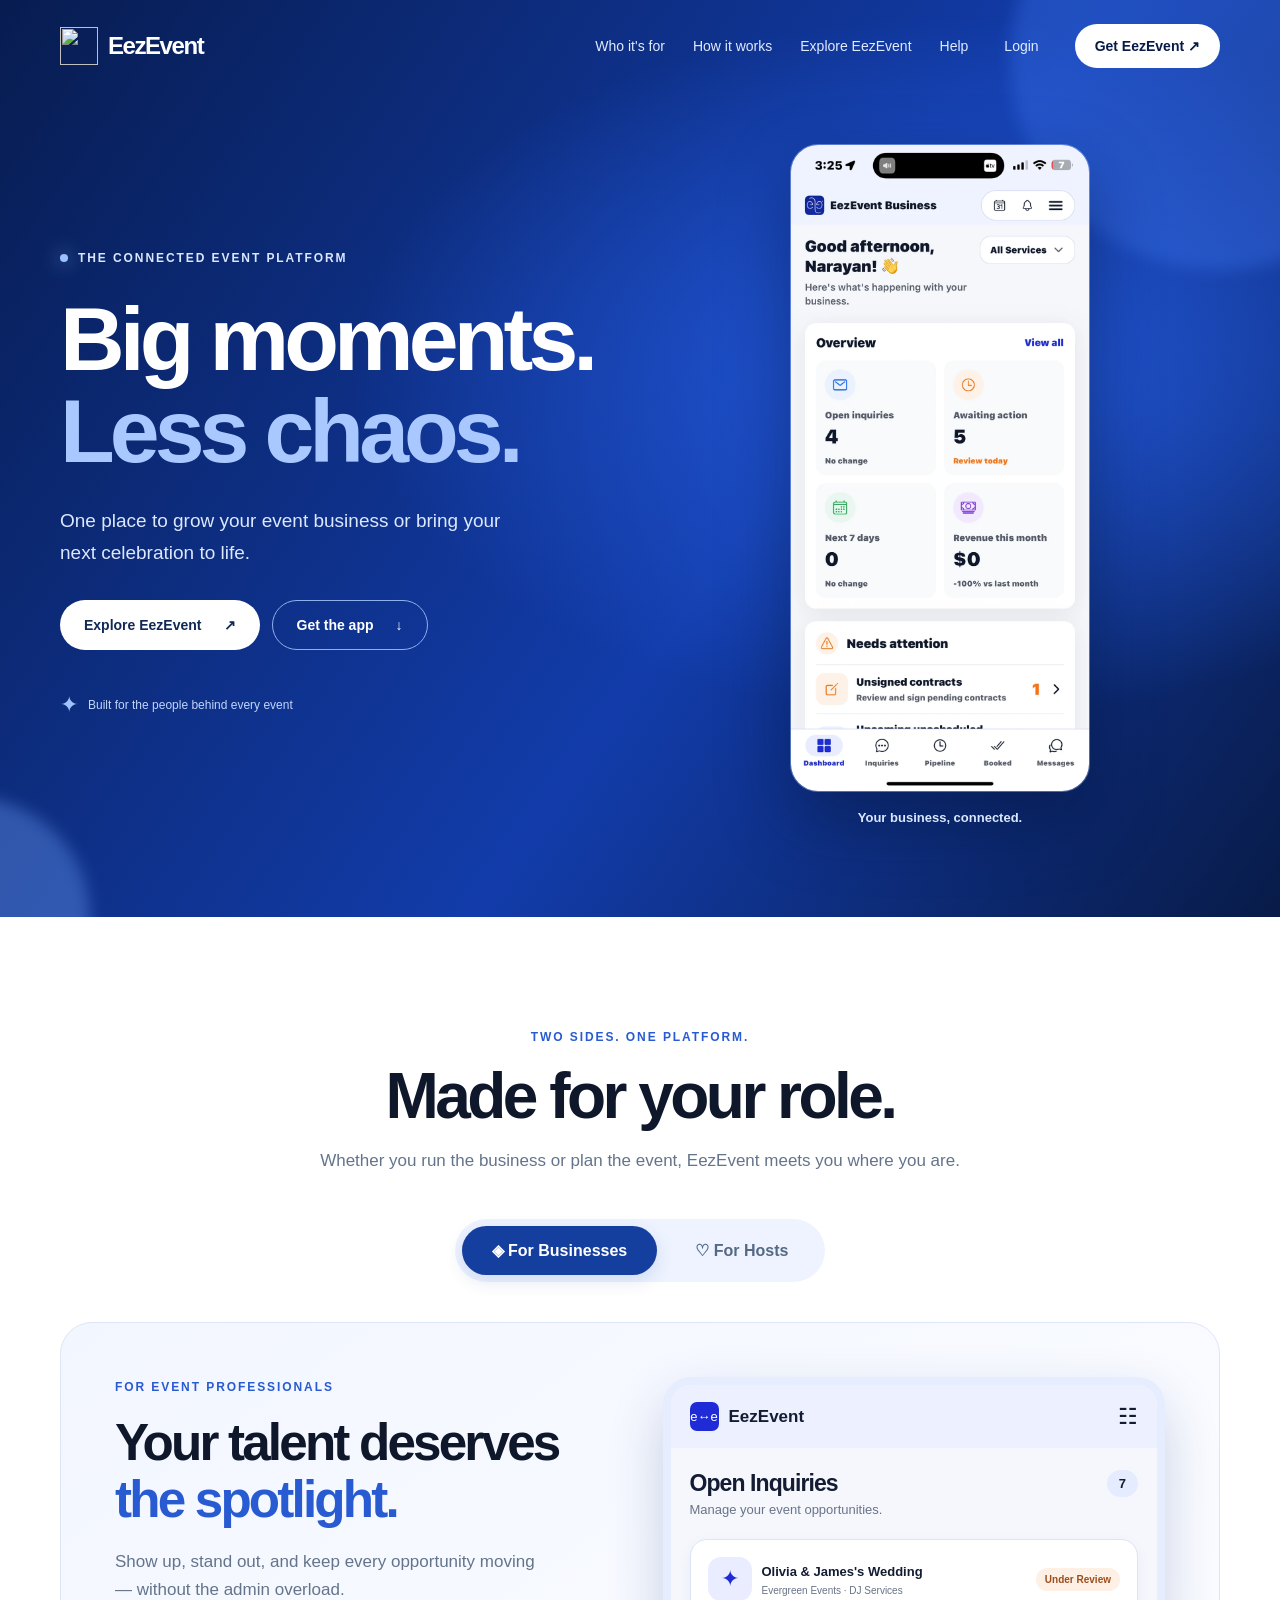
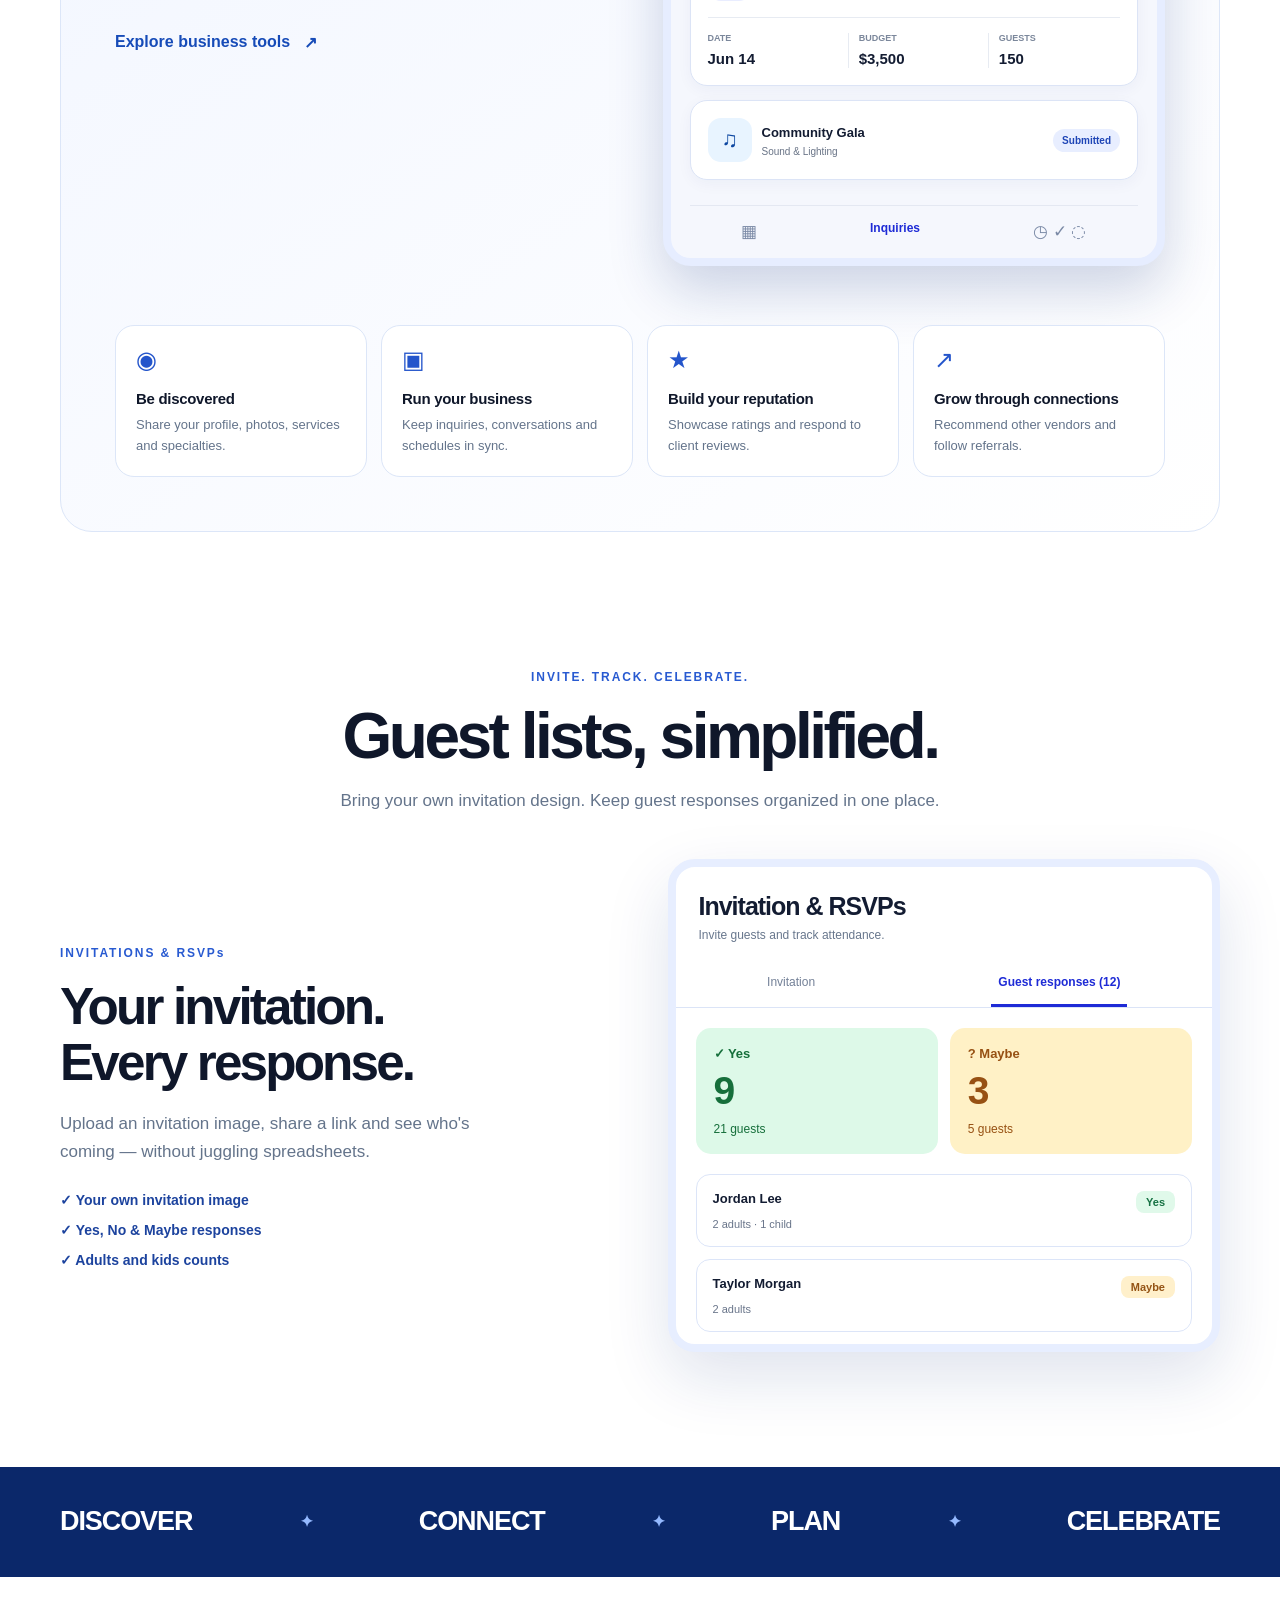
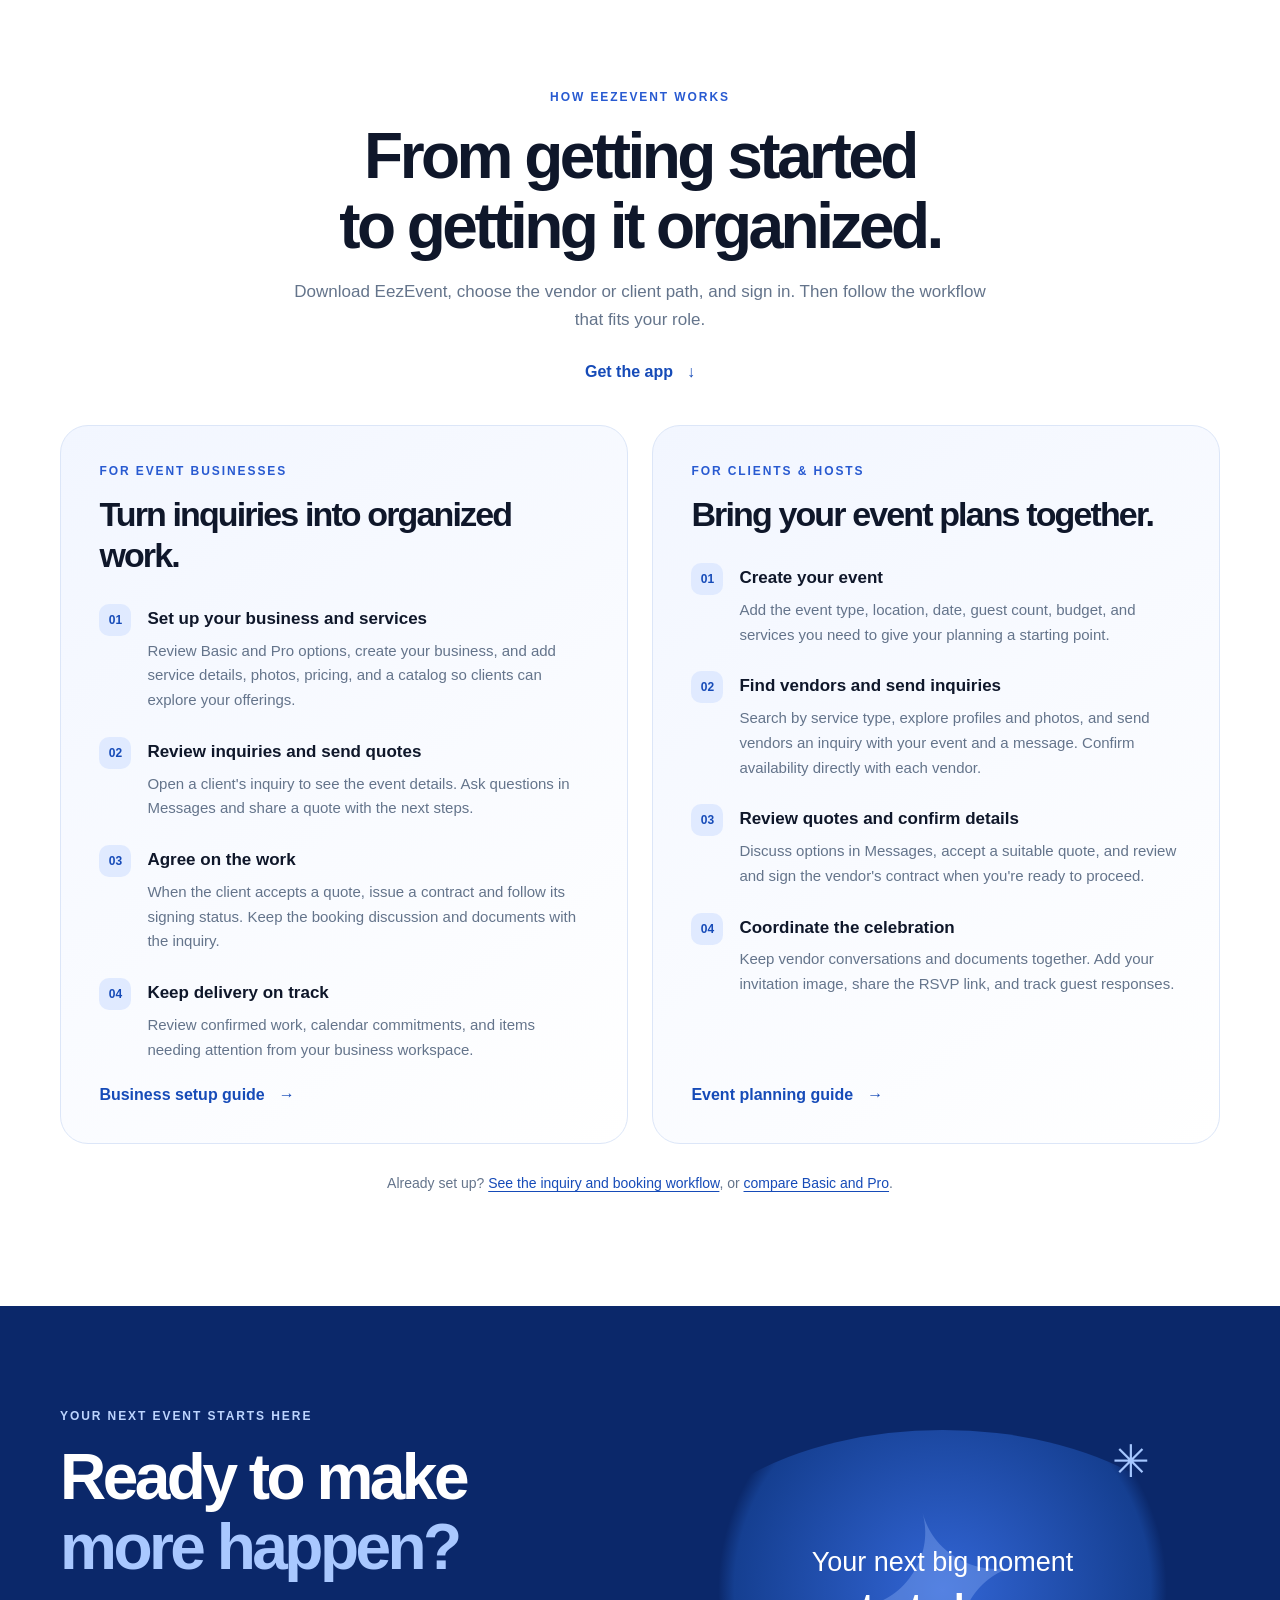
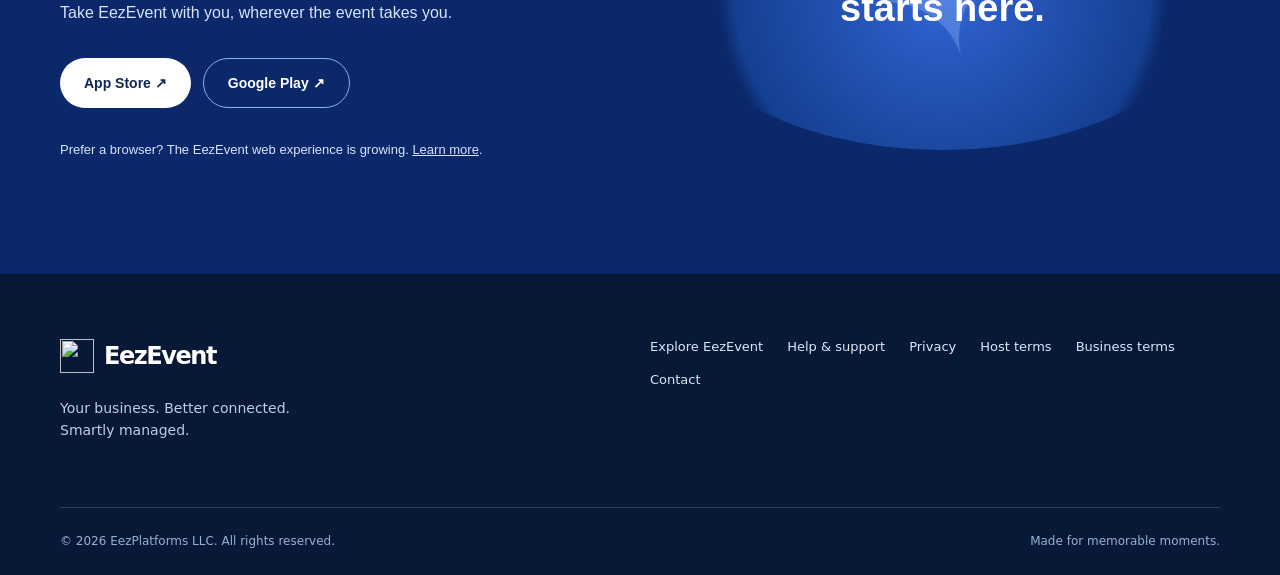
==== commit 4f7a975d: "feat(nav): add Login link to navigation across multiple pages" ====
--- a/index.html
+++ b/index.html
@@ -25,6 +25,7 @@
   <nav class="nav wrap" aria-label="Main navigation">
     <a class="brand" href="./index.html" aria-label="EezEvent home"><img src="./assets/eezevent-just-logo.png" alt="" width="38" height="38"><span>EezEvent</span></a>
     <div class="nav-links"><a href="#experiences">Who it's for</a><a href="#how-it-works">How it works</a><a href="./marketing.html">Explore EezEvent</a><a href="./help.html">Help</a></div>
+    <a class="nav-login" href="https://web.eezevent.com">Login</a>
     <a class="nav-cta" href="#get-started">Get EezEvent <span aria-hidden="true">↗</span></a>
   </nav>
 </header>
--- a/modern.css
+++ b/modern.css
@@ -20,3 +20,9 @@
 .how-guide-note a{color:#164bb8;text-decoration:underline;text-underline-offset:3px}
 #how-it-works{scroll-margin-top:24px}
 @media(max-width:800px){.how-paths{grid-template-columns:minmax(0,1fr)}}
+
+/* Keep Login available when the secondary home links collapse on mobile. */
+.nav-login{color:#e0ebff;font-size:14px;white-space:nowrap}
+.nav-login:hover{color:#fff}
+@media(max-width:950px){.nav-login{margin-left:auto}}
+@media(max-width:620px){.nav{gap:14px}.nav-login{font-size:13px}}
